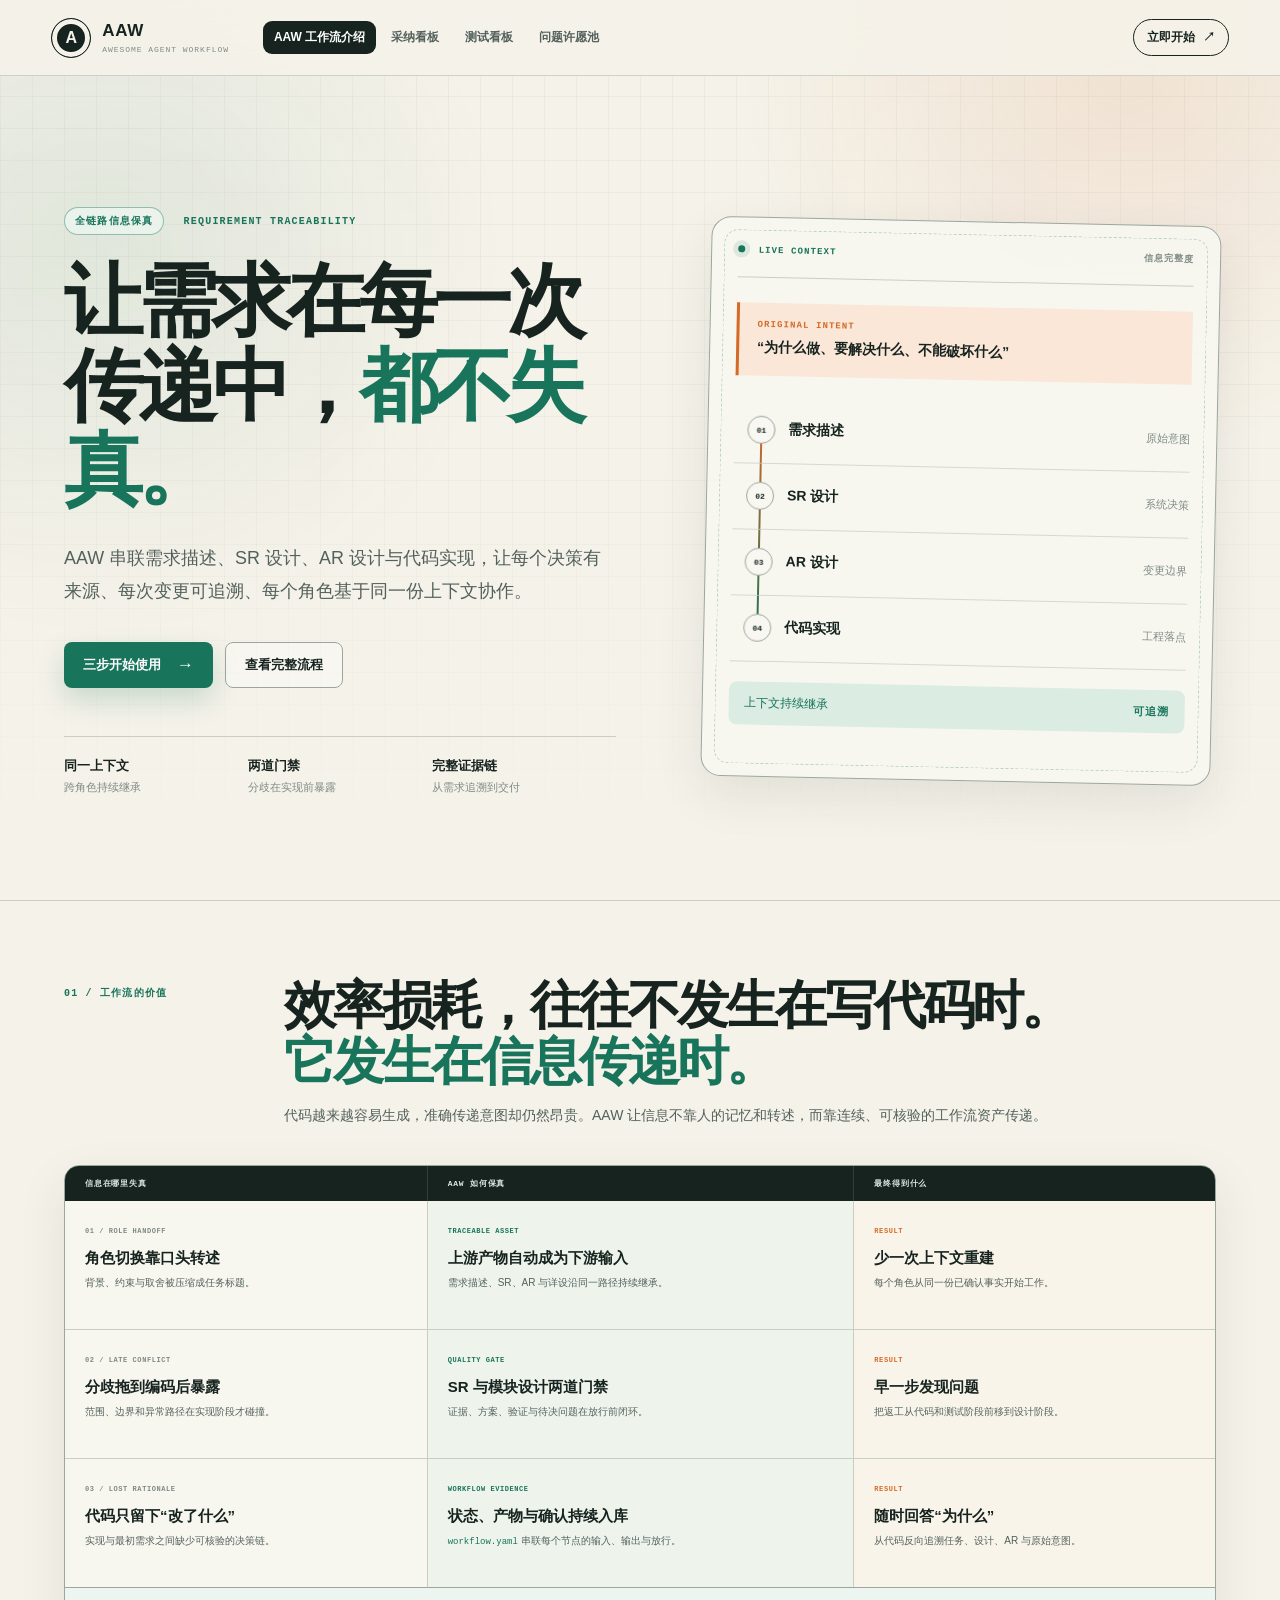
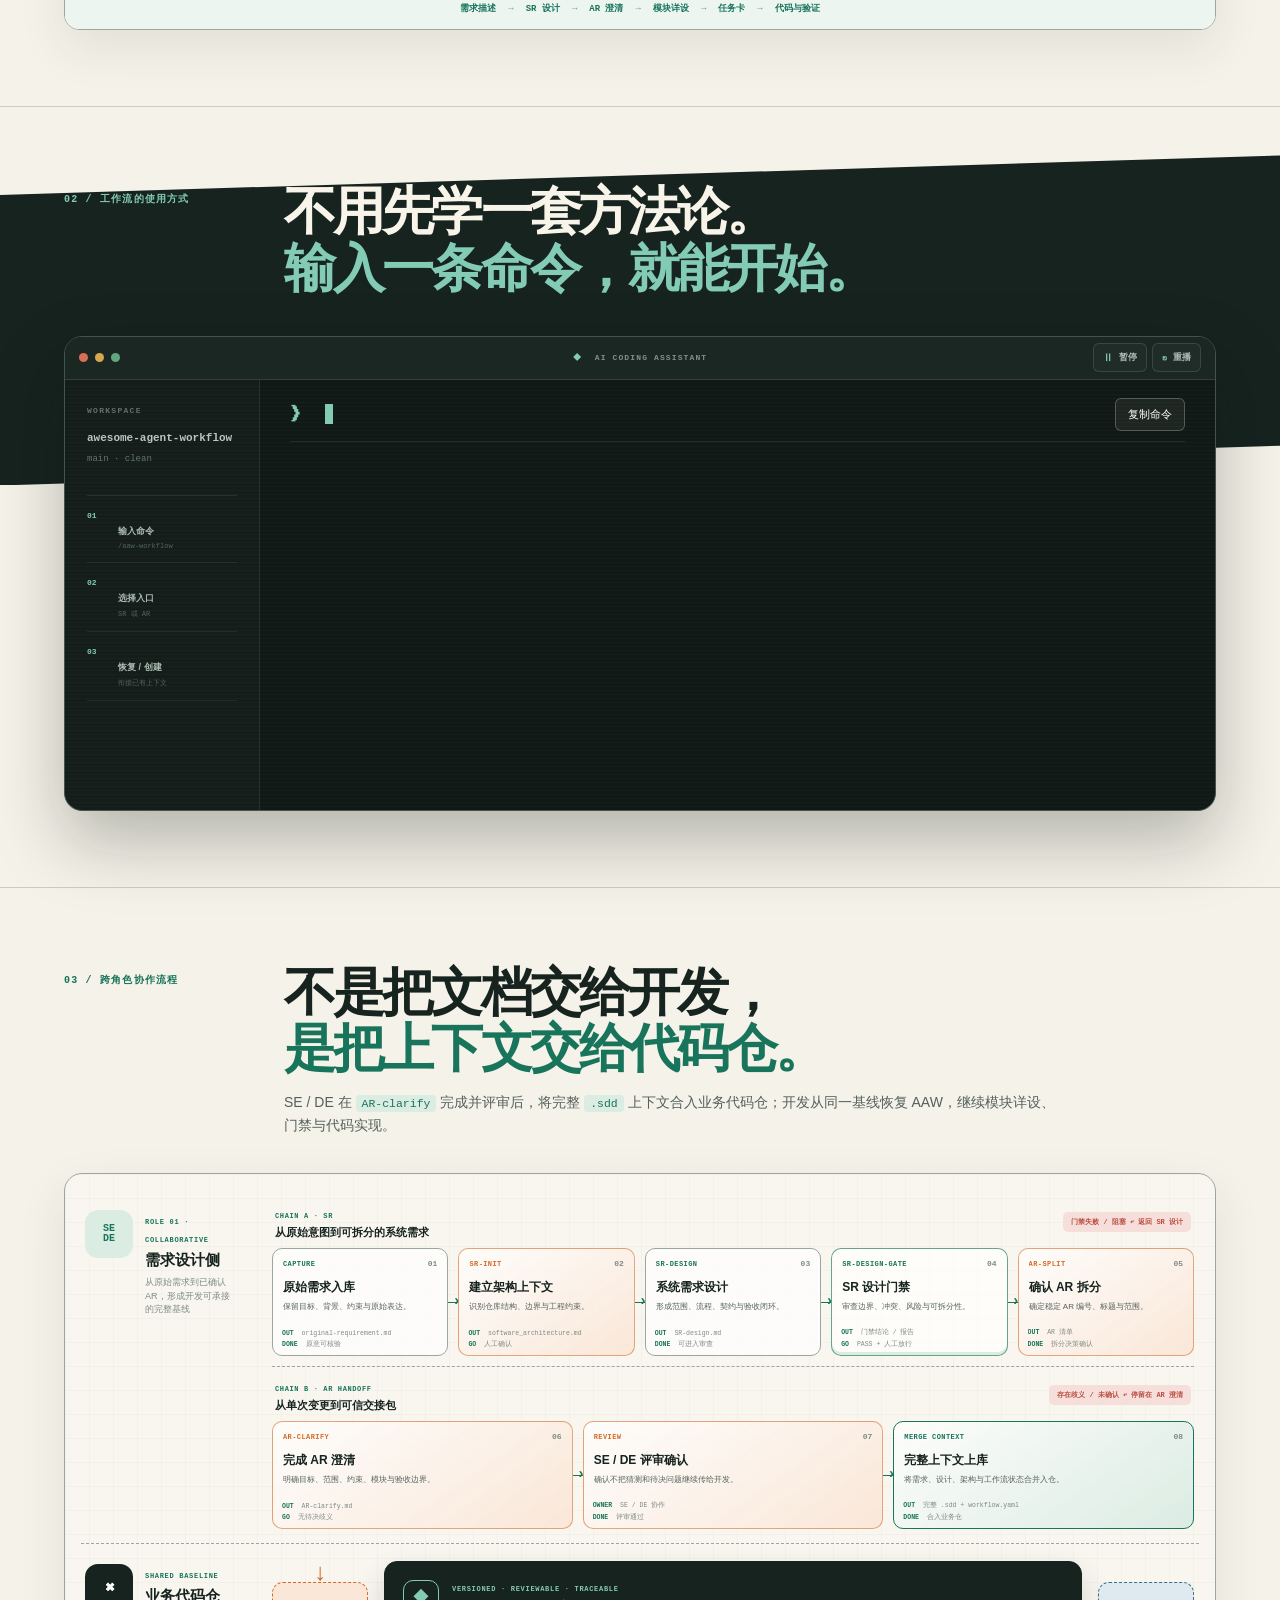
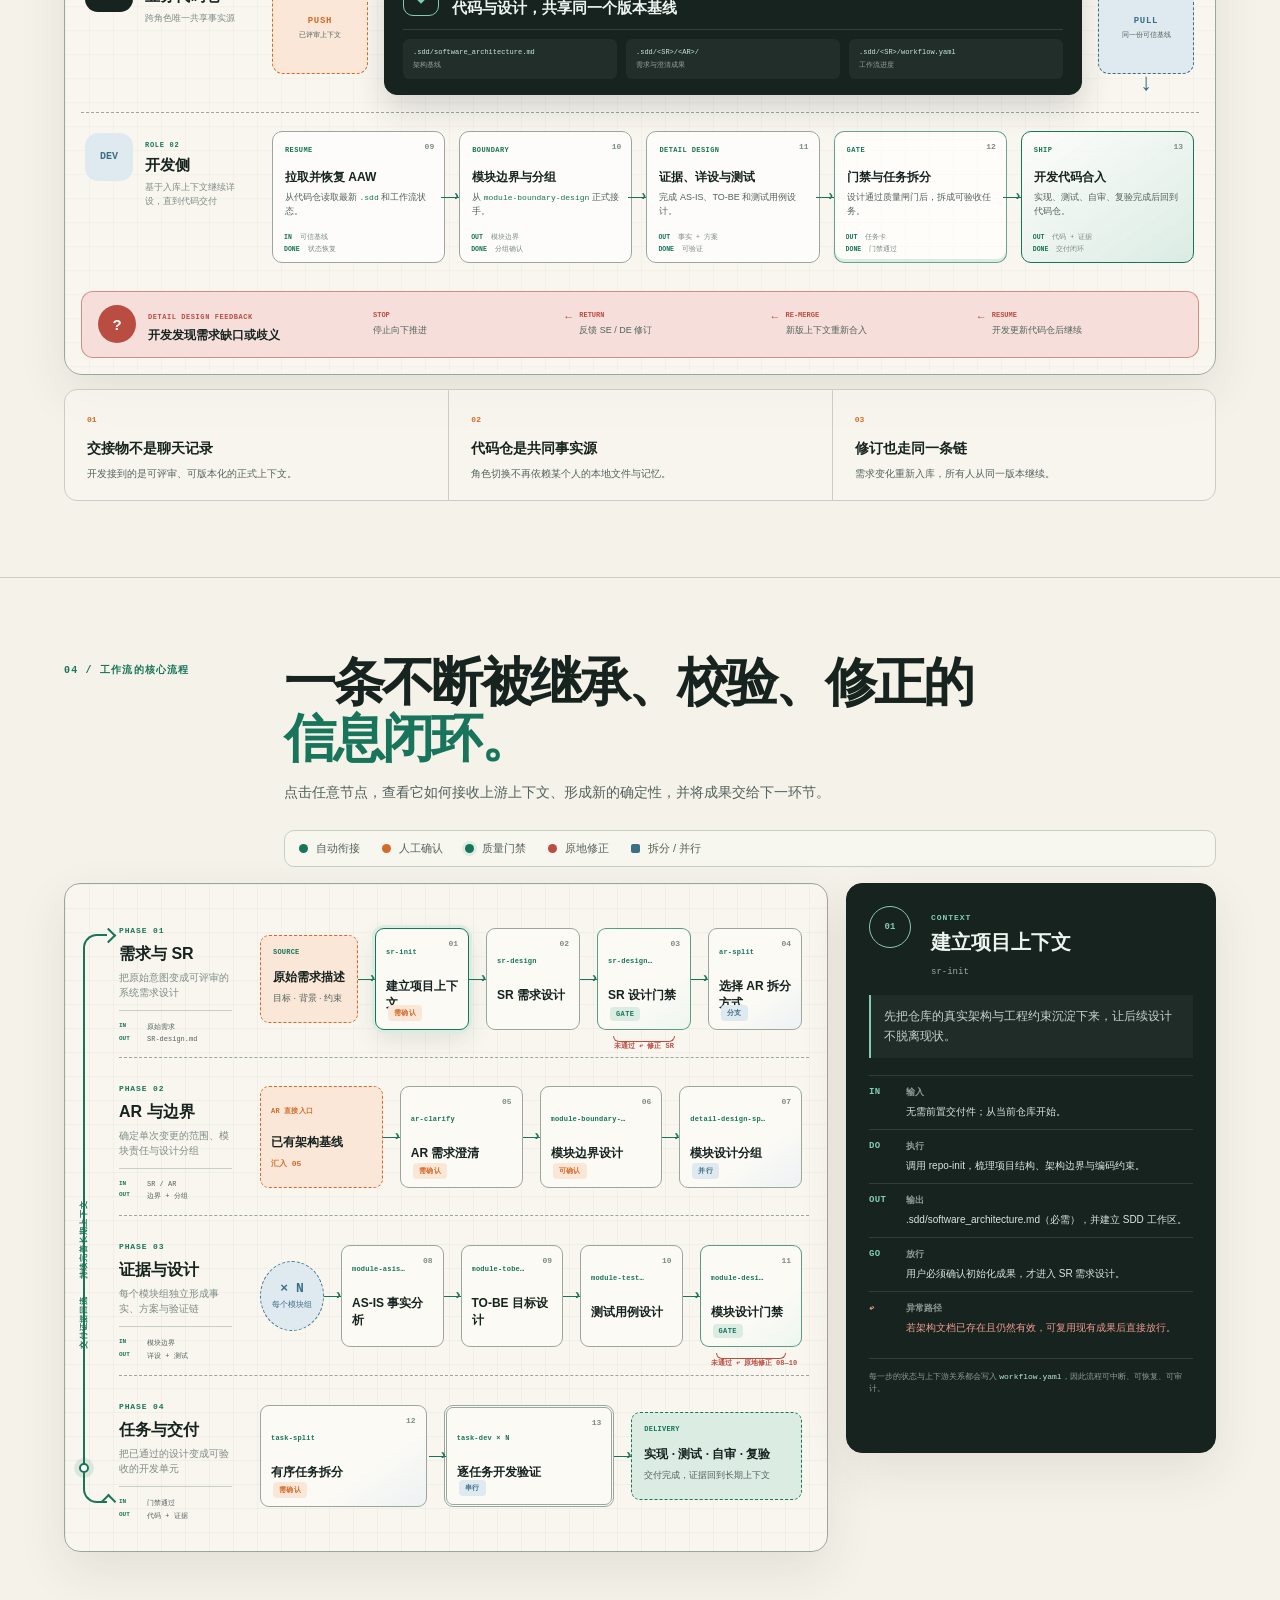
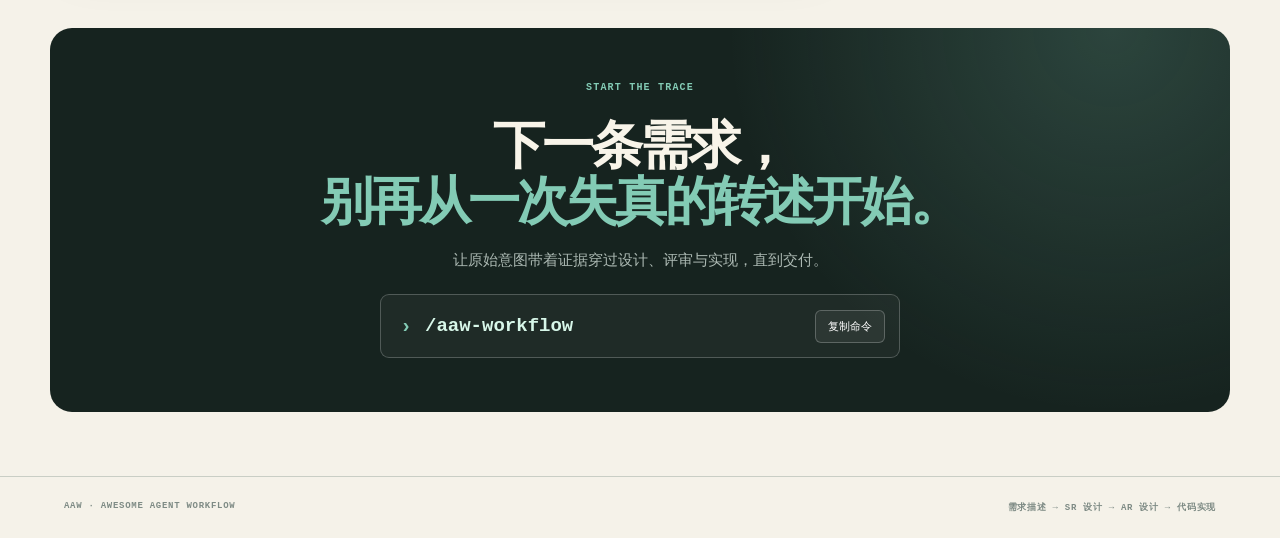
==== telemetry-front/portal/aaw-workflow.html @ e858fbc6 "fix: complete requirements design collaboration flow" ====
<!doctype html>
<html lang="zh-CN">
<head>
<meta charset="utf-8">
<meta name="viewport" content="width=device-width,initial-scale=1">
<meta name="description" content="AAW 让需求描述、SR 设计、AR 设计与代码实现形成可追溯的信息链，减少人与人之间的信息传递失真。">
<title>AAW 工作流介绍 · Adoption Studio</title>
<link rel="stylesheet" href="vendor/fonts.css">
<link rel="stylesheet" href="aaw-workflow.css?v=20260727-5">
<script defer src="aaw-workflow.js?v=20260727-3"></script>
</head>
<body>
<div class="paper-grid" aria-hidden="true"></div>

<header class="site-bar">
  <a class="site-brand" href="aaw-workflow.html" aria-label="AAW 工作流介绍首页">
    <span class="site-brand__mark" aria-hidden="true">A</span>
    <span class="site-brand__copy"><b>AAW</b><small>AWESOME AGENT WORKFLOW</small></span>
  </a>
  <nav class="portal-nav" aria-label="主导航">
    <a class="is-active" href="aaw-workflow.html" aria-current="page">AAW 工作流介绍</a>
    <a href="bright.html">采纳看板</a>
    <a href="test.html">测试看板</a>
    <a href="wishes.html">问题许愿池</a>
  </nav>
  <a class="nav-cta" href="#start">立即开始 <span aria-hidden="true">↗</span></a>
</header>

<main>
  <section class="hero" aria-labelledby="hero-title">
    <div class="hero__copy">
      <p class="eyebrow"><span>全链路信息保真</span> REQUIREMENT TRACEABILITY</p>
      <h1 id="hero-title">让需求在每一次传递中，<em>都不失真。</em></h1>
      <p class="hero__lead">AAW 串联需求描述、SR 设计、AR 设计与代码实现，让每个决策有来源、每次变更可追溯、每个角色基于同一份上下文协作。</p>
      <div class="hero__actions">
        <a class="button button--primary" href="#start">三步开始使用 <span aria-hidden="true">→</span></a>
        <a class="button button--quiet" href="#workflow">查看完整流程</a>
      </div>
      <ul class="hero__proof" aria-label="AAW 核心能力">
        <li><b>同一上下文</b><span>跨角色持续继承</span></li>
        <li><b>两道门禁</b><span>分歧在实现前暴露</span></li>
        <li><b>完整证据链</b><span>从需求追溯到交付</span></li>
      </ul>
    </div>

    <div class="trace-card" aria-label="从需求到交付的上下文传递示意">
      <header>
        <span><i aria-hidden="true"></i> LIVE CONTEXT</span>
        <b>信息完整度</b>
      </header>
      <div class="trace-source">
        <small>ORIGINAL INTENT</small>
        <strong>“为什么做、要解决什么、不能破坏什么”</strong>
      </div>
      <ol class="trace-chain">
        <li style="--step:0"><span>01</span><b>需求描述</b><em>原始意图</em></li>
        <li style="--step:1"><span>02</span><b>SR 设计</b><em>系统决策</em></li>
        <li style="--step:2"><span>03</span><b>AR 设计</b><em>变更边界</em></li>
        <li style="--step:3"><span>04</span><b>代码实现</b><em>工程落点</em></li>
      </ol>
      <div class="trace-status"><span>上下文持续继承</span><b>可追溯</b></div>
    </div>
  </section>

  <section class="value-section" id="value" aria-labelledby="value-title">
    <div class="section-heading">
      <p class="section-index">01 / 工作流的价值</p>
      <h2 id="value-title">效率损耗，往往不发生在写代码时。<br><em>它发生在信息传递时。</em></h2>
      <p>代码越来越容易生成，准确传递意图却仍然昂贵。AAW 让信息不靠人的记忆和转述，而靠连续、可核验的工作流资产传递。</p>
    </div>

    <div class="value-matrix" aria-label="信息失真点、AAW 机制与可验证结果对照">
      <div class="value-matrix__head"><span>信息在哪里失真</span><span>AAW 如何保真</span><span>最终得到什么</span></div>
      <article>
        <div><small>01 / ROLE HANDOFF</small><b>角色切换靠口头转述</b><p>背景、约束与取舍被压缩成任务标题。</p></div>
        <div><small>TRACEABLE ASSET</small><b>上游产物自动成为下游输入</b><p>需求描述、SR、AR 与详设沿同一路径持续继承。</p></div>
        <div><small>RESULT</small><b>少一次上下文重建</b><p>每个角色从同一份已确认事实开始工作。</p></div>
      </article>
      <article>
        <div><small>02 / LATE CONFLICT</small><b>分歧拖到编码后暴露</b><p>范围、边界和异常路径在实现阶段才碰撞。</p></div>
        <div><small>QUALITY GATE</small><b>SR 与模块设计两道门禁</b><p>证据、方案、验证与待决问题在放行前闭环。</p></div>
        <div><small>RESULT</small><b>早一步发现问题</b><p>把返工从代码和测试阶段前移到设计阶段。</p></div>
      </article>
      <article>
        <div><small>03 / LOST RATIONALE</small><b>代码只留下“改了什么”</b><p>实现与最初需求之间缺少可核验的决策链。</p></div>
        <div><small>WORKFLOW EVIDENCE</small><b>状态、产物与确认持续入库</b><p><code>workflow.yaml</code> 串联每个节点的输入、输出与放行。</p></div>
        <div><small>RESULT</small><b>随时回答“为什么”</b><p>从代码反向追溯任务、设计、AR 与原始意图。</p></div>
      </article>
      <div class="trace-strip" aria-label="AAW 全链路追溯路径">
        <span>需求描述</span><i>→</i><span>SR 设计</span><i>→</i><span>AR 澄清</span><i>→</i><span>模块详设</span><i>→</i><span>任务卡</span><i>→</i><span>代码与验证</span>
      </div>
    </div>
  </section>

  <section class="start-section" id="start" aria-labelledby="start-title">
    <div class="section-heading section-heading--compact">
      <p class="section-index">02 / 工作流的使用方式</p>
      <h2 id="start-title">不用先学一套方法论。<br><em>输入一条命令，就能开始。</em></h2>
    </div>

    <div class="terminal-demo" data-terminal-demo data-phase="idle" data-active-entry="sr" data-playing="true" aria-label="AAW 工作流入口交互演示">
      <div class="terminal-demo__bar">
        <span class="terminal-lights" aria-hidden="true"><i></i><i></i><i></i></span>
        <span class="terminal-demo__identity"><i aria-hidden="true">◆</i> AI CODING ASSISTANT</span>
        <div class="terminal-demo__actions">
          <button type="button" data-terminal-toggle aria-label="暂停演示"><span aria-hidden="true">Ⅱ</span><b>暂停</b></button>
          <button type="button" data-terminal-replay aria-label="重新播放演示"><span aria-hidden="true">↻</span><b>重播</b></button>
        </div>
      </div>

      <div class="terminal-screen">
        <div class="terminal-context">
          <span>WORKSPACE</span>
          <b>awesome-agent-workflow</b>
          <small>main · clean</small>
          <ol class="terminal-steps" aria-label="三个使用步骤">
            <li><i>01</i><b>输入命令</b><small>/aaw-workflow</small></li>
            <li><i>02</i><b>选择入口</b><small>SR 或 AR</small></li>
            <li><i>03</i><b>恢复 / 创建</b><small>衔接已有上下文</small></li>
          </ol>
        </div>

        <div class="terminal-transcript">
          <div class="terminal-row terminal-row--command">
            <span class="terminal-prompt" aria-hidden="true">❯</span>
            <code data-terminal-command></code><span class="terminal-cursor" aria-hidden="true"></span>
            <button class="copy-command terminal-copy" type="button" data-copy="/aaw-workflow" aria-label="复制 /aaw-workflow 命令">复制命令</button>
          </div>

          <div class="terminal-detection">
            <p><span aria-hidden="true">✓</span><b>仓库上下文</b><small>branch · modules · constraints</small></p>
            <p><span aria-hidden="true">✓</span><b>架构基线</b><small data-terminal-baseline>读取 software_architecture.md</small></p>
            <p><span aria-hidden="true">✓</span><b>工作流进度</b><small>读取 .sdd/&lt;SR&gt;/workflow.yaml</small></p>
          </div>

          <div class="terminal-entry">
            <p class="terminal-question"><span>?</span> 请选择本次工作的入口</p>
            <div class="terminal-entry__options" role="group" aria-label="工作流入口">
              <button type="button" data-terminal-entry="sr" aria-pressed="true">
                <span>SR</span><b>从原始需求开始</b><small>前置：原始需求 · 下一步：sr-init</small>
              </button>
              <button type="button" data-terminal-entry="ar" aria-pressed="false">
                <span>AR</span><b>从明确变更接入</b><small>前置：架构基线 + AR · 下一步：ar-clarify</small>
              </button>
            </div>
            <p class="terminal-hint"><kbd>↑</kbd><kbd>↓</kbd> 选择 <kbd>Enter</kbd> 确认</p>
          </div>

          <div class="terminal-result" aria-live="polite">
            <span class="terminal-result__icon" aria-hidden="true">→</span>
            <div>
              <small data-terminal-result-label>已选择 SR 入口</small>
              <b data-terminal-result-title>准备执行 sr-init</b>
              <p data-terminal-result-copy>建立项目与架构上下文，再进入系统需求设计。</p>
            </div>
          </div>

          <div class="terminal-progress">
            <span aria-hidden="true">↻</span>
            <p><b data-terminal-progress-title>已创建工作流，可随时恢复</b><code>.sdd/&lt;SR&gt;/workflow.yaml</code></p>
            <i aria-hidden="true"></i>
          </div>
        </div>
      </div>
    </div>
  </section>

  <section class="collaboration-section" id="collaboration" aria-labelledby="collaboration-title">
    <div class="section-heading collaboration-heading">
      <p class="section-index">03 / 跨角色协作流程</p>
      <h2 id="collaboration-title">不是把文档交给开发，<br><em>是把上下文交给代码仓。</em></h2>
      <p>SE / DE 在 <code>AR-clarify</code> 完成并评审后，将完整 <code>.sdd</code> 上下文合入业务代码仓；开发从同一基线恢复 AAW，继续模块详设、门禁与代码实现。</p>
    </div>

    <div class="handoff-board" aria-label="SE、DE 与开发通过业务代码仓协作的三泳道流程">
      <section class="swimlane swimlane--design" aria-labelledby="role-design">
        <header class="swimlane__role">
          <span class="role-avatar role-avatar--design">SE<br>DE</span>
          <div><small>ROLE 01 · COLLABORATIVE</small><h3 id="role-design">需求设计侧</h3><p>从原始需求到已确认 AR，形成开发可承接的完整基线</p></div>
        </header>
        <div class="design-chains">
          <section class="design-chain" aria-label="SR 需求设计链">
            <header><div><small>CHAIN A · SR</small><b>从原始意图到可拆分的系统需求</b></div><em>门禁失败 / 阻塞 ↩ 返回 SR 设计</em></header>
            <div class="design-track design-track--sr">
              <article class="collab-step">
                <span>01</span><small>CAPTURE</small>
                <h4>原始需求入库</h4>
                <p>保留目标、背景、约束与原始表达。</p>
                <div class="collab-facts"><span><b>OUT</b> original-requirement.md</span><span><b>DONE</b> 原意可核验</span></div>
              </article>
              <article class="collab-step collab-step--human">
                <span>02</span><small>SR-INIT</small>
                <h4>建立架构上下文</h4>
                <p>识别仓库结构、边界与工程约束。</p>
                <div class="collab-facts"><span><b>OUT</b> software_architecture.md</span><span><b>GO</b> 人工确认</span></div>
              </article>
              <article class="collab-step">
                <span>03</span><small>SR-DESIGN</small>
                <h4>系统需求设计</h4>
                <p>形成范围、流程、契约与验收闭环。</p>
                <div class="collab-facts"><span><b>OUT</b> SR-design.md</span><span><b>DONE</b> 可进入审查</span></div>
              </article>
              <article class="collab-step collab-step--gate">
                <span>04</span><small>SR-DESIGN-GATE</small>
                <h4>SR 设计门禁</h4>
                <p>审查边界、冲突、风险与可拆分性。</p>
                <div class="collab-facts"><span><b>OUT</b> 门禁结论 / 报告</span><span><b>GO</b> PASS + 人工放行</span></div>
              </article>
              <article class="collab-step collab-step--human">
                <span>05</span><small>AR-SPLIT</small>
                <h4>确认 AR 拆分</h4>
                <p>确定稳定 AR 编号、标题与范围。</p>
                <div class="collab-facts"><span><b>OUT</b> AR 清单</span><span><b>DONE</b> 拆分决策确认</span></div>
              </article>
            </div>
          </section>

          <section class="design-chain design-chain--handoff" aria-label="AR 澄清与交接链">
            <header><div><small>CHAIN B · AR HANDOFF</small><b>从单次变更到可信交接包</b></div><em>存在歧义 / 未确认 ↩ 停留在 AR 澄清</em></header>
            <div class="design-track design-track--ar">
              <article class="collab-step collab-step--human">
                <span>06</span><small>AR-CLARIFY</small>
                <h4>完成 AR 澄清</h4>
                <p>明确目标、范围、约束、模块与验收边界。</p>
                <div class="collab-facts"><span><b>OUT</b> AR-clarify.md</span><span><b>GO</b> 无待决歧义</span></div>
              </article>
              <article class="collab-step collab-step--human">
                <span>07</span><small>REVIEW</small>
                <h4>SE / DE 评审确认</h4>
                <p>确认不把猜测和待决问题继续传给开发。</p>
                <div class="collab-facts"><span><b>OWNER</b> SE / DE 协作</span><span><b>DONE</b> 评审通过</span></div>
              </article>
              <article class="collab-step collab-step--merge">
                <span>08</span><small>MERGE CONTEXT</small>
                <h4>完整上下文上库</h4>
                <p>将需求、设计、架构与工作流状态合并入仓。</p>
                <div class="collab-facts"><span><b>OUT</b> 完整 .sdd + workflow.yaml</span><span><b>DONE</b> 合入业务仓</span></div>
              </article>
            </div>
          </section>
        </div>
      </section>

      <section class="swimlane swimlane--repository" aria-labelledby="role-repository">
        <header class="swimlane__role">
          <span class="role-avatar role-avatar--repo" aria-hidden="true">⌘</span>
          <div><small>SHARED BASELINE</small><h3 id="role-repository">业务代码仓</h3><p>跨角色唯一共享事实源</p></div>
        </header>
        <div class="repo-track">
          <div class="repo-transfer repo-transfer--in"><span>↓</span><b>PUSH</b><small>已评审上下文</small></div>
          <article class="repo-hub">
            <div class="repo-hub__title">
              <span aria-hidden="true">◆</span>
              <div><small>VERSIONED · REVIEWABLE · TRACEABLE</small><h4>代码与设计，共享同一个版本基线</h4></div>
            </div>
            <ul aria-label="入库的 AAW 交接资产">
              <li><code>.sdd/software_architecture.md</code><span>架构基线</span></li>
              <li><code>.sdd/&lt;SR&gt;/&lt;AR&gt;/</code><span>需求与澄清成果</span></li>
              <li><code>.sdd/&lt;SR&gt;/workflow.yaml</code><span>工作流进度</span></li>
            </ul>
          </article>
          <div class="repo-transfer repo-transfer--out"><span>↓</span><b>PULL</b><small>同一份可信基线</small></div>
        </div>
      </section>

      <section class="swimlane swimlane--development" aria-labelledby="role-development">
        <header class="swimlane__role">
          <span class="role-avatar role-avatar--dev">DEV</span>
          <div><small>ROLE 02</small><h3 id="role-development">开发侧</h3><p>基于入库上下文继续详设，直到代码交付</p></div>
        </header>
        <div class="lane-track lane-track--development">
          <article class="collab-step">
            <span>09</span><small>RESUME</small>
            <h4>拉取并恢复 AAW</h4>
            <p>从代码仓读取最新 <code>.sdd</code> 和工作流状态。</p>
            <div class="collab-facts"><span><b>IN</b> 可信基线</span><span><b>DONE</b> 状态恢复</span></div>
          </article>
          <article class="collab-step">
            <span>10</span><small>BOUNDARY</small>
            <h4>模块边界与分组</h4>
            <p>从 <code>module-boundary-design</code> 正式接手。</p>
            <div class="collab-facts"><span><b>OUT</b> 模块边界</span><span><b>DONE</b> 分组确认</span></div>
          </article>
          <article class="collab-step">
            <span>11</span><small>DETAIL DESIGN</small>
            <h4>证据、详设与测试</h4>
            <p>完成 AS-IS、TO-BE 和测试用例设计。</p>
            <div class="collab-facts"><span><b>OUT</b> 事实 + 方案</span><span><b>DONE</b> 可验证</span></div>
          </article>
          <article class="collab-step collab-step--gate">
            <span>12</span><small>GATE</small>
            <h4>门禁与任务拆分</h4>
            <p>设计通过质量闸门后，拆成可验收任务。</p>
            <div class="collab-facts"><span><b>OUT</b> 任务卡</span><span><b>DONE</b> 门禁通过</span></div>
          </article>
          <article class="collab-step collab-step--ship">
            <span>13</span><small>SHIP</small>
            <h4>开发代码合入</h4>
            <p>实现、测试、自审、复验完成后回到代码仓。</p>
            <div class="collab-facts"><span><b>OUT</b> 代码 + 证据</span><span><b>DONE</b> 交付闭环</span></div>
          </article>
        </div>
      </section>

      <aside class="handoff-feedback" aria-label="开发发现需求缺口时的反馈流程">
        <div class="feedback-question"><span>?</span><div><small>DETAIL DESIGN FEEDBACK</small><b>开发发现需求缺口或歧义</b></div></div>
        <ol>
          <li><span>STOP</span>停止向下推进</li>
          <li><span>RETURN</span>反馈 SE / DE 修订</li>
          <li><span>RE-MERGE</span>新版上下文重新合入</li>
          <li><span>RESUME</span>开发更新代码仓后继续</li>
        </ol>
      </aside>
    </div>

    <div class="handoff-principles" aria-label="协作交接原则">
      <article><span>01</span><b>交接物不是聊天记录</b><p>开发接到的是可评审、可版本化的正式上下文。</p></article>
      <article><span>02</span><b>代码仓是共同事实源</b><p>角色切换不再依赖某个人的本地文件与记忆。</p></article>
      <article><span>03</span><b>修订也走同一条链</b><p>需求变化重新入库，所有人从同一版本继续。</p></article>
    </div>
  </section>

  <section class="workflow-section" id="workflow" aria-labelledby="workflow-title">
    <div class="section-heading workflow-heading">
      <p class="section-index">04 / 工作流的核心流程</p>
      <h2 id="workflow-title">一条不断被继承、校验、修正的<br><em>信息闭环。</em></h2>
      <p>点击任意节点，查看它如何接收上游上下文、形成新的确定性，并将成果交给下一环节。</p>
    </div>

    <div class="workflow-legend" aria-label="流程图图例">
      <span><i class="legend-dot legend-dot--flow"></i>自动衔接</span>
      <span><i class="legend-dot legend-dot--human"></i>人工确认</span>
      <span><i class="legend-dot legend-dot--gate"></i>质量门禁</span>
      <span><i class="legend-dot legend-dot--fix"></i>原地修正</span>
      <span><i class="legend-dot legend-dot--parallel"></i>拆分 / 并行</span>
    </div>

    <div class="workflow-atlas">
      <div class="workflow-map" aria-label="AAW 完整闭环流程图">
        <div class="return-rail" aria-hidden="true"><span>交付证据回流 · 持续完善长期上下文</span><i></i></div>

        <section class="phase-lane phase-lane--sr" aria-labelledby="phase-sr">
          <header><span>PHASE 01</span><h3 id="phase-sr">需求与 SR</h3><p>把原始意图变成可评审的系统需求设计</p><dl class="phase-io"><div><dt>IN</dt><dd>原始需求</dd></div><div><dt>OUT</dt><dd>SR-design.md</dd></div></dl></header>
          <div class="phase-flow">
            <div class="source-node"><small>SOURCE</small><b>原始需求描述</b><span>目标 · 背景 · 约束</span></div>
            <button class="flow-node is-selected" type="button" data-node="sr-init" aria-pressed="true">
              <span class="node-id">01</span><small>sr-init</small><b>建立项目上下文</b><em class="node-tag node-tag--human">需确认</em>
            </button>
            <button class="flow-node" type="button" data-node="sr-design" aria-pressed="false">
              <span class="node-id">02</span><small>sr-design</small><b>SR 需求设计</b>
            </button>
            <button class="flow-node flow-node--gate" type="button" data-node="sr-design-gate" aria-pressed="false">
              <span class="node-id">03</span><small>sr-design-gate</small><b>SR 设计门禁</b><em class="node-tag node-tag--gate">GATE</em>
              <span class="fix-loop">未通过 ↩ 修正 SR</span>
            </button>
            <button class="flow-node flow-node--split" type="button" data-node="ar-split" aria-pressed="false">
              <span class="node-id">04</span><small>ar-split</small><b>选择 AR 拆分方式</b><em class="node-tag node-tag--parallel">分支</em>
            </button>
          </div>
        </section>

        <section class="phase-lane phase-lane--ar" aria-labelledby="phase-ar">
          <header><span>PHASE 02</span><h3 id="phase-ar">AR 与边界</h3><p>确定单次变更的范围、模块责任与设计分组</p><dl class="phase-io"><div><dt>IN</dt><dd>SR / AR</dd></div><div><dt>OUT</dt><dd>边界 + 分组</dd></div></dl></header>
          <div class="phase-flow">
            <button class="entry-port" type="button" data-node="ar-init" aria-pressed="false"><small>AR 直接入口</small><b>已有架构基线</b><span>汇入 05</span></button>
            <button class="flow-node" type="button" data-node="ar-clarify" aria-pressed="false">
              <span class="node-id">05</span><small>ar-clarify</small><b>AR 需求澄清</b><em class="node-tag node-tag--human">需确认</em>
            </button>
            <button class="flow-node" type="button" data-node="module-boundary-design" aria-pressed="false">
              <span class="node-id">06</span><small>module-boundary-design</small><b>模块边界设计</b><em class="node-tag node-tag--human">可确认</em>
            </button>
            <button class="flow-node flow-node--split" type="button" data-node="module-detail-design-split" aria-pressed="false">
              <span class="node-id">07</span><small>detail-design-split</small><b>模块设计分组</b><em class="node-tag node-tag--parallel">并行</em>
            </button>
          </div>
        </section>

        <section class="phase-lane phase-lane--design" aria-labelledby="phase-design">
          <header><span>PHASE 03</span><h3 id="phase-design">证据与设计</h3><p>每个模块组独立形成事实、方案与验证链</p><dl class="phase-io"><div><dt>IN</dt><dd>模块边界</dd></div><div><dt>OUT</dt><dd>详设 + 测试</dd></div></dl></header>
          <div class="phase-flow">
            <div class="parallel-badge"><b>× N</b><span>每个模块组</span></div>
            <button class="flow-node" type="button" data-node="module-asis-analysis" aria-pressed="false">
              <span class="node-id">08</span><small>module-asis-analysis</small><b>AS-IS 事实分析</b>
            </button>
            <button class="flow-node" type="button" data-node="module-tobe-design" aria-pressed="false">
              <span class="node-id">09</span><small>module-tobe-design</small><b>TO-BE 目标设计</b>
            </button>
            <button class="flow-node" type="button" data-node="module-test-design" aria-pressed="false">
              <span class="node-id">10</span><small>module-test-design</small><b>测试用例设计</b>
            </button>
            <button class="flow-node flow-node--gate" type="button" data-node="module-design-gate" aria-pressed="false">
              <span class="node-id">11</span><small>module-design-gate</small><b>模块设计门禁</b><em class="node-tag node-tag--gate">GATE</em>
              <span class="fix-loop">未通过 ↩ 原地修正 08—10</span>
            </button>
          </div>
        </section>

        <section class="phase-lane phase-lane--ship" aria-labelledby="phase-ship">
          <header><span>PHASE 04</span><h3 id="phase-ship">任务与交付</h3><p>把已通过的设计变成可验收的开发单元</p><dl class="phase-io"><div><dt>IN</dt><dd>门禁通过</dd></div><div><dt>OUT</dt><dd>代码 + 证据</dd></div></dl></header>
          <div class="phase-flow">
            <button class="flow-node flow-node--split" type="button" data-node="task-split" aria-pressed="false">
              <span class="node-id">12</span><small>task-split</small><b>有序任务拆分</b><em class="node-tag node-tag--human">需确认</em>
            </button>
            <button class="flow-node flow-node--serial" type="button" data-node="task-dev" aria-pressed="false">
              <span class="node-id">13</span><small>task-dev × N</small><b>逐任务开发验证</b><em class="node-tag node-tag--parallel">串行</em>
            </button>
            <div class="delivery-node"><small>DELIVERY</small><b>实现 · 测试 · 自审 · 复验</b><span>交付完成，证据回到长期上下文</span></div>
          </div>
        </section>
      </div>

      <aside class="node-detail" aria-live="polite" aria-atomic="true">
        <div class="node-detail__top">
          <span class="detail-index" id="detailIndex">01</span>
          <div><small id="detailType">CONTEXT</small><h3 id="detailTitle">建立项目上下文</h3><code id="detailCode">sr-init</code></div>
        </div>
        <p class="detail-summary" id="detailSummary"></p>
        <dl class="detail-grid">
          <div><dt><i>IN</i> 输入</dt><dd id="detailInput"></dd></div>
          <div><dt><i>DO</i> 执行</dt><dd id="detailAction"></dd></div>
          <div><dt><i>OUT</i> 输出</dt><dd id="detailOutput"></dd></div>
          <div><dt><i>GO</i> 放行</dt><dd id="detailRelease"></dd></div>
          <div class="detail-exception"><dt><i>↩</i> 异常路径</dt><dd id="detailException"></dd></div>
        </dl>
        <p class="detail-footnote">每一步的状态与上下游关系都会写入 <code>workflow.yaml</code>，因此流程可中断、可恢复、可审计。</p>
      </aside>
    </div>
  </section>

  <section class="final-cta" aria-labelledby="cta-title">
    <p class="section-index">START THE TRACE</p>
    <h2 id="cta-title">下一条需求，<br><em>别再从一次失真的转述开始。</em></h2>
    <p>让原始意图带着证据穿过设计、评审与实现，直到交付。</p>
    <div class="final-command">
      <span aria-hidden="true">›</span><code>/aaw-workflow</code>
      <button class="copy-command" type="button" data-copy="/aaw-workflow" aria-label="复制 /aaw-workflow 命令">复制命令</button>
    </div>
  </section>
</main>

<footer>
  <span>AAW · AWESOME AGENT WORKFLOW</span>
  <span>需求描述 → SR 设计 → AR 设计 → 代码实现</span>
</footer>
</body>
</html>
---- telemetry-front/portal/aaw-workflow.css ----
:root {
  --paper: #f5f2e9;
  --paper-deep: #ece7da;
  --ink: #16231f;
  --soft: #53615c;
  --muted: #7e8b85;
  --line: #c9cec5;
  --line-dark: #9ba69f;
  --green: #18745a;
  --green-soft: #dbece3;
  --green-pale: #edf6f0;
  --orange: #d56a28;
  --orange-soft: #fae7d8;
  --red: #ba4d42;
  --red-soft: #f6dfda;
  --blue: #3b6f87;
  --blue-soft: #dfeaf0;
  --shadow: 0 18px 50px rgba(40, 49, 44, .09);
  --display: "Sora", "Microsoft YaHei", sans-serif;
  --sans: "Manrope", "Microsoft YaHei", sans-serif;
  --mono: "Space Mono", Consolas, monospace;
}

* { box-sizing: border-box; }
html { scroll-behavior: smooth; }
body {
  margin: 0;
  color: var(--ink);
  background: var(--paper);
  font-family: var(--sans);
  -webkit-font-smoothing: antialiased;
  overflow-x: hidden;
}
button, a { -webkit-tap-highlight-color: transparent; }
button { font: inherit; }
code { font-family: var(--mono); }
.paper-grid {
  position: fixed;
  inset: 0;
  z-index: -2;
  pointer-events: none;
  background:
    radial-gradient(circle at 88% 8%, rgba(213, 106, 40, .12), transparent 24rem),
    radial-gradient(circle at 8% 28%, rgba(24, 116, 90, .10), transparent 25rem),
    linear-gradient(rgba(39, 73, 62, .045) 1px, transparent 1px),
    linear-gradient(90deg, rgba(39, 73, 62, .045) 1px, transparent 1px);
  background-size: auto, auto, 32px 32px, 32px 32px;
  mask-image: linear-gradient(to bottom, #000 0, rgba(0, 0, 0, .82) 50%, transparent 96%);
}

.site-bar {
  position: sticky;
  top: 0;
  z-index: 20;
  min-height: 76px;
  padding: 12px clamp(18px, 4vw, 58px);
  display: flex;
  align-items: center;
  gap: 34px;
  background: rgba(245, 242, 233, .9);
  border-bottom: 1px solid rgba(109, 122, 114, .28);
  backdrop-filter: blur(18px);
}
.site-brand {
  display: flex;
  align-items: center;
  gap: 11px;
  color: inherit;
  text-decoration: none;
  flex: 0 0 auto;
}
.site-brand__mark {
  width: 40px;
  height: 40px;
  display: grid;
  place-items: center;
  border: 1px solid var(--ink);
  border-radius: 50%;
  color: var(--paper);
  background: var(--ink);
  font: 700 16px var(--display);
  box-shadow: inset 0 0 0 5px var(--paper), inset 0 0 0 6px var(--ink);
}
.site-brand__copy { display: grid; line-height: 1.05; }
.site-brand__copy b { font: 700 17px var(--display); letter-spacing: .04em; }
.site-brand__copy small { margin-top: 4px; color: var(--muted); font: 8px var(--mono); letter-spacing: .12em; }
.portal-nav { display: flex; align-items: center; gap: 4px; }
.portal-nav a {
  padding: 8px 11px;
  border-radius: 9px;
  color: var(--soft);
  text-decoration: none;
  white-space: nowrap;
  font: 600 12px var(--display);
  transition: background .2s ease, color .2s ease;
}
.portal-nav a:hover { color: var(--green); background: rgba(24, 116, 90, .08); }
.portal-nav a.is-active { color: #fff; background: var(--ink); }
.nav-cta {
  margin-left: auto;
  padding: 9px 13px;
  border: 1px solid var(--ink);
  border-radius: 999px;
  color: var(--ink);
  text-decoration: none;
  font: 600 12px var(--display);
}
.nav-cta span { margin-left: 4px; }

.hero {
  max-width: 1320px;
  min-height: calc(100vh - 76px);
  margin: auto;
  padding: clamp(74px, 9vw, 125px) clamp(22px, 5vw, 72px) 90px;
  display: grid;
  grid-template-columns: minmax(0, 1.04fr) minmax(430px, .96fr);
  align-items: center;
  gap: clamp(50px, 7vw, 96px);
}
.eyebrow, .section-index {
  margin: 0 0 24px;
  color: var(--green);
  font: 700 10px var(--mono);
  letter-spacing: .12em;
  text-transform: uppercase;
}
.eyebrow span {
  display: inline-block;
  margin-right: 12px;
  padding: 6px 10px;
  border: 1px solid rgba(24, 116, 90, .42);
  border-radius: 999px;
  background: rgba(237, 246, 240, .8);
}
.hero h1 {
  max-width: 720px;
  margin: 0;
  font: 600 clamp(48px, 6.2vw, 82px)/1.07 var(--display);
  letter-spacing: -.065em;
}
h1 em, h2 em { color: var(--green); font-style: normal; }
.hero__lead {
  max-width: 650px;
  margin: 29px 0 0;
  color: var(--soft);
  font-size: clamp(16px, 1.4vw, 19px);
  line-height: 1.82;
}
.hero__actions { display: flex; gap: 12px; margin-top: 34px; }
.button {
  display: inline-flex;
  align-items: center;
  justify-content: center;
  min-height: 46px;
  padding: 0 19px;
  border-radius: 8px;
  text-decoration: none;
  font: 700 13px var(--display);
}
.button--primary { color: #fff; background: var(--green); box-shadow: 0 12px 28px rgba(24, 116, 90, .2); }
.button--primary span { margin-left: 16px; font-size: 17px; }
.button--quiet { color: var(--ink); border: 1px solid var(--line-dark); background: rgba(255, 255, 255, .33); }
.button:focus-visible, .portal-nav a:focus-visible, .nav-cta:focus-visible, .copy-command:focus-visible, .flow-node:focus-visible, .entry-port:focus-visible {
  outline: 3px solid rgba(213, 106, 40, .35);
  outline-offset: 3px;
}
.hero__proof {
  max-width: 690px;
  margin: 48px 0 0;
  padding: 20px 0 0;
  border-top: 1px solid var(--line);
  list-style: none;
  display: grid;
  grid-template-columns: repeat(3, 1fr);
}
.hero__proof li { display: grid; gap: 5px; padding-right: 20px; }
.hero__proof b { font: 600 13px var(--display); }
.hero__proof span { color: var(--muted); font-size: 11px; }

.trace-card {
  position: relative;
  min-height: 560px;
  padding: 26px;
  border: 1px solid var(--line-dark);
  border-radius: 20px;
  background: rgba(248, 247, 241, .88);
  box-shadow: var(--shadow);
  transform: rotate(1.2deg);
}
.trace-card::before {
  content: "";
  position: absolute;
  inset: 12px;
  z-index: -1;
  border: 1px dashed rgba(24, 116, 90, .28);
  border-radius: 14px;
}
.trace-card > header {
  display: flex;
  justify-content: space-between;
  align-items: center;
  padding-bottom: 20px;
  border-bottom: 1px solid var(--line);
  color: var(--muted);
  font: 700 9px var(--mono);
  letter-spacing: .12em;
}
.trace-card > header span { color: var(--green); }
.trace-card > header i {
  display: inline-block;
  width: 7px;
  height: 7px;
  margin-right: 7px;
  border-radius: 50%;
  background: var(--green);
  box-shadow: 0 0 0 5px rgba(24, 116, 90, .12);
  animation: livePulse 1.8s ease-in-out infinite;
}
.trace-source {
  margin-top: 25px;
  padding: 17px 18px;
  border-left: 3px solid var(--orange);
  background: var(--orange-soft);
}
.trace-source small { display: block; margin-bottom: 7px; color: var(--orange); font: 700 9px var(--mono); letter-spacing: .12em; }
.trace-source strong { font: 600 14px/1.55 var(--display); }
.trace-chain {
  position: relative;
  margin: 22px 0 0;
  padding: 0;
  list-style: none;
}
.trace-chain::before {
  content: "";
  position: absolute;
  left: 26px;
  top: 22px;
  bottom: 22px;
  width: 2px;
  background: linear-gradient(var(--orange), var(--green));
}
.trace-chain::after {
  content: "";
  position: absolute;
  left: 22px;
  top: 25px;
  width: 10px;
  height: 10px;
  border-radius: 50%;
  background: #fff;
  border: 2px solid var(--green);
  box-shadow: 0 0 0 5px rgba(24, 116, 90, .12);
  animation: contextTravel 4.8s ease-in-out infinite;
}
.trace-chain li {
  position: relative;
  display: grid;
  grid-template-columns: 54px 1fr auto;
  align-items: center;
  min-height: 66px;
  border-bottom: 1px solid rgba(201, 206, 197, .75);
}
.trace-chain li > span {
  z-index: 1;
  width: 28px;
  height: 28px;
  display: grid;
  place-items: center;
  margin-left: 13px;
  border: 1px solid var(--line-dark);
  border-radius: 50%;
  background: #f8f7f1;
  font: 700 8px var(--mono);
}
.trace-chain b { font: 600 14px var(--display); }
.trace-chain em { color: var(--muted); font: 400 11px var(--sans); font-style: normal; }
.trace-status {
  display: flex;
  align-items: center;
  justify-content: space-between;
  margin-top: 20px;
  padding: 13px 15px;
  border-radius: 8px;
  color: var(--green);
  background: var(--green-soft);
  font-size: 12px;
}
.trace-status b { font: 700 11px var(--mono); letter-spacing: .1em; }

@keyframes livePulse { 50% { box-shadow: 0 0 0 8px rgba(24, 116, 90, .04); } }
@keyframes contextTravel { 0%, 8% { top: 25px; } 92%, 100% { top: calc(100% - 33px); } }

.value-section, .start-section, .collaboration-section, .workflow-section {
  max-width: 1320px;
  margin: auto;
  padding: 76px clamp(22px, 5vw, 72px);
  border-top: 1px solid var(--line);
}
.section-heading {
  max-width: none;
  display: grid;
  grid-template-columns: 190px minmax(0, 1fr);
  column-gap: 30px;
  align-items: start;
}
.section-heading .section-index { grid-column: 1; grid-row: 1 / span 2; margin-top: 9px; }
.section-heading h2, .section-heading > p:last-child { grid-column: 2; }
.section-heading h2, .final-cta h2 {
  margin: 0;
  font: 600 clamp(34px, 4.1vw, 52px)/1.08 var(--display);
  letter-spacing: -.055em;
}
.section-heading > p:last-child {
  max-width: 780px;
  margin: 15px 0 0;
  color: var(--soft);
  font-size: 14px;
  line-height: 1.65;
}
.compare-grid {
  display: grid;
  grid-template-columns: 1fr 1fr;
  gap: 22px;
  margin-top: 62px;
}
.compare-card {
  padding: clamp(26px, 4vw, 42px);
  border: 1px solid var(--line);
  border-radius: 16px;
  background: rgba(249, 247, 241, .78);
}
.compare-card--risk { box-shadow: inset 0 4px 0 var(--red); }
.compare-card--good { box-shadow: inset 0 4px 0 var(--green), var(--shadow); }
.compare-card header { display: flex; align-items: center; gap: 16px; }
.compare-icon {
  width: 48px;
  height: 48px;
  display: grid;
  place-items: center;
  border-radius: 50%;
  font: 600 22px var(--display);
}
.compare-card--risk .compare-icon { color: var(--red); background: var(--red-soft); }
.compare-card--good .compare-icon { color: var(--green); background: var(--green-soft); }
.compare-card header small { color: var(--muted); font: 700 9px var(--mono); letter-spacing: .1em; }
.compare-card h3 { margin: 3px 0 0; font: 600 25px var(--display); }
.message-chain { margin: 34px 0 26px; }
.message-chain p {
  margin: 0;
  padding: 14px 16px;
  display: flex;
  align-items: center;
  justify-content: space-between;
  gap: 18px;
  border: 1px solid var(--line);
  border-radius: 8px;
  background: rgba(255, 255, 255, .48);
}
.message-chain p span { font: 600 12px var(--display); }
.message-chain p b { color: var(--soft); font-size: 11px; text-align: right; }
.message-chain > i {
  position: relative;
  display: block;
  width: fit-content;
  margin: 0 auto;
  padding: 10px 10px 10px 28px;
  color: var(--muted);
  font-size: 10px;
  font-style: normal;
}
.message-chain > i::before {
  content: "";
  position: absolute;
  left: 13px;
  top: -3px;
  width: 1px;
  height: 34px;
  background: var(--line-dark);
}
.message-chain--broken > i { color: var(--red); transform: rotate(-1.5deg); }
.message-chain--broken > i::before { background: repeating-linear-gradient(to bottom, var(--red) 0 4px, transparent 4px 7px); }
.message-chain--kept > i { color: var(--green); }
.message-chain--kept > i::before { background: var(--green); }
.compare-card > ul {
  margin: 0;
  padding: 22px 0 0;
  border-top: 1px solid var(--line);
  list-style: none;
  display: grid;
  gap: 11px;
}
.compare-card > ul li { position: relative; padding-left: 19px; color: var(--soft); font-size: 13px; }
.compare-card > ul li::before { content: "—"; position: absolute; left: 0; color: var(--line-dark); }
.compare-card--risk > ul li::before { color: var(--red); }
.compare-card--good > ul li::before { content: "✓"; color: var(--green); }
.value-outcomes {
  display: grid;
  grid-template-columns: repeat(3, 1fr);
  gap: 0;
  margin-top: 24px;
  border: 1px solid var(--line);
  border-radius: 14px;
  background: rgba(249, 247, 241, .65);
}
.value-outcomes article { min-height: 210px; padding: 30px; }
.value-outcomes article + article { border-left: 1px solid var(--line); }
.value-outcomes span { color: var(--orange); font: 700 10px var(--mono); }
.value-outcomes h3 { margin: 44px 0 11px; font: 600 20px var(--display); }
.value-outcomes p { margin: 0; color: var(--soft); font-size: 13px; line-height: 1.7; }
.value-matrix {
  margin-top: 38px;
  overflow: hidden;
  border: 1px solid var(--line-dark);
  border-radius: 15px;
  background: rgba(249, 247, 241, .72);
  box-shadow: var(--shadow);
}
.value-matrix__head,
.value-matrix > article {
  display: grid;
  grid-template-columns: 1fr 1.18fr 1fr;
}
.value-matrix__head {
  color: #dce8e2;
  background: var(--ink);
  font: 700 8px var(--mono);
  letter-spacing: .1em;
}
.value-matrix__head span { padding: 12px 20px; }
.value-matrix__head span + span { border-left: 1px solid rgba(255,255,255,.12); }
.value-matrix > article + article { border-top: 1px solid var(--line); }
.value-matrix > article > div { position: relative; min-height: 128px; padding: 18px 20px; }
.value-matrix > article > div + div { border-left: 1px solid var(--line); }
.value-matrix > article > div:nth-child(2) { background: rgba(220, 239, 231, .38); }
.value-matrix > article > div:nth-child(3) { background: rgba(255, 240, 220, .22); }
.value-matrix small { color: var(--muted); font: 700 7px var(--mono); letter-spacing: .08em; }
.value-matrix article div:nth-child(2) small { color: var(--green); }
.value-matrix article div:nth-child(3) small { color: var(--orange); }
.value-matrix b { display: block; margin-top: 12px; font: 600 15px var(--display); }
.value-matrix p { margin: 7px 0 0; color: var(--soft); font-size: 10px; line-height: 1.55; }
.value-matrix code { color: var(--green); font-size: 9px; }
.trace-strip {
  display: flex;
  align-items: center;
  justify-content: center;
  gap: 12px;
  padding: 14px 18px;
  border-top: 1px solid var(--line-dark);
  color: var(--green);
  background: #edf5f1;
  font: 700 9px var(--mono);
}
.trace-strip i { color: var(--muted); font-style: normal; }

.start-section { position: relative; }
.start-section::before {
  content: "";
  position: absolute;
  inset: 48px 0 auto;
  height: 330px;
  z-index: -1;
  background: var(--ink);
  clip-path: polygon(0 12%, 100% 0, 100% 88%, 0 100%);
}
.start-section .section-index { color: #83cbb5; }
.start-section .section-heading h2 { color: #f8f4e9; }
.start-section .section-heading h2 em { color: #83cbb5; }
.section-heading--compact { margin-bottom: 40px; }
.terminal-demo {
  position: relative;
  overflow: hidden;
  border: 1px solid #42544e;
  border-radius: 18px;
  background: #101915;
  color: #e8eee9;
  box-shadow: 0 30px 70px rgba(9, 21, 16, .28);
}
.terminal-demo::after {
  content: "";
  position: absolute;
  inset: 46px 0 0;
  pointer-events: none;
  background: repeating-linear-gradient(0deg, transparent 0 3px, rgba(255,255,255,.018) 3px 4px);
  mix-blend-mode: screen;
}
.terminal-demo__bar {
  position: relative;
  z-index: 2;
  min-height: 43px;
  display: grid;
  grid-template-columns: 1fr auto 1fr;
  align-items: center;
  padding: 0 14px;
  border-bottom: 1px solid rgba(200, 222, 211, .13);
  background: #1b2722;
}
.terminal-lights { display: flex; gap: 7px; }
.terminal-lights i { width: 9px; height: 9px; border-radius: 50%; background: #d66f55; }
.terminal-lights i:nth-child(2) { background: #d5a84e; }
.terminal-lights i:nth-child(3) { background: #62a581; }
.terminal-demo__identity { color: #7f9189; font: 700 8px var(--mono); letter-spacing: .14em; }
.terminal-demo__identity i { margin-right: 7px; color: #83cbb5; font-style: normal; }
.terminal-demo__actions { justify-self: end; display: flex; gap: 5px; }
.terminal-demo__actions button {
  display: flex;
  align-items: center;
  gap: 6px;
  min-height: 29px;
  padding: 0 9px;
  border: 1px solid rgba(201, 220, 211, .15);
  border-radius: 6px;
  color: #aebbb5;
  background: rgba(255,255,255,.025);
  cursor: pointer;
  font: 500 9px var(--sans);
}
.terminal-demo__actions button:hover,
.terminal-demo__actions button:focus-visible { color: #e8f8f0; border-color: #699c89; outline: none; }
.terminal-demo__actions span { color: #83cbb5; font: 700 10px var(--mono); }
.terminal-screen {
  position: relative;
  z-index: 1;
  display: grid;
  grid-template-columns: 195px 1fr;
  min-height: 430px;
}
.terminal-context {
  padding: 26px 22px;
  border-right: 1px solid rgba(200, 222, 211, .1);
  background: rgba(255,255,255,.018);
}
.terminal-context span { display: block; color: #617269; font: 700 8px var(--mono); letter-spacing: .16em; }
.terminal-context b { display: block; margin-top: 15px; color: #b8c8c0; font: 600 11px var(--mono); line-height: 1.6; word-break: break-word; }
.terminal-context small { display: block; margin-top: 7px; color: #5f776c; font: 500 9px var(--mono); }
.terminal-steps { margin: 31px 0 0; padding: 0; border-top: 1px solid rgba(200, 222, 211, .1); list-style: none; }
.terminal-steps li { position: relative; padding: 14px 0 12px 31px; border-bottom: 1px solid rgba(200, 222, 211, .08); }
.terminal-steps i { position: absolute; left: 0; top: 15px; color: #83cbb5; font: 700 8px var(--mono); font-style: normal; }
.terminal-steps b { display: block; color: #a9bab2; font: 600 9px var(--sans); }
.terminal-steps small { margin-top: 4px; color: #52665c; font-size: 7px; }
.terminal-transcript { min-width: 0; padding: 18px 30px; font-family: var(--mono); }
.terminal-row--command {
  min-height: 36px;
  display: flex;
  align-items: center;
  gap: 12px;
  padding-bottom: 10px;
  border-bottom: 1px solid rgba(200, 222, 211, .1);
}
.terminal-prompt { color: #83cbb5; font-size: 22px; }
.terminal-row--command code { color: #e8f8f0; font: 700 clamp(15px, 2vw, 20px) var(--mono); }
.terminal-cursor { width: 8px; height: 20px; background: #83cbb5; animation: terminalBlink .8s steps(1) infinite; }
.terminal-copy { margin-left: auto; flex: 0 0 auto; }
.terminal-detection {
  display: grid;
  grid-template-columns: repeat(3, 1fr);
  gap: 9px;
  margin-top: 10px;
}
.terminal-detection p {
  min-width: 0;
  margin: 0;
  padding: 8px 11px;
  border: 1px solid rgba(200, 222, 211, .1);
  border-radius: 8px;
  background: rgba(255,255,255,.018);
  opacity: 0;
  transform: translateY(7px);
  transition: opacity .35s ease, transform .35s ease;
}
.terminal-detection p:nth-child(2) { transition-delay: .1s; }
.terminal-detection p:nth-child(3) { transition-delay: .2s; }
.terminal-detection span { float: left; margin-right: 9px; color: #83cbb5; font-size: 11px; }
.terminal-detection b { display: block; color: #b8c8c0; font-size: 9px; }
.terminal-detection small { display: block; margin: 6px 0 0 20px; overflow: hidden; color: #60756b; font-size: 8px; line-height: 1.45; text-overflow: ellipsis; white-space: nowrap; }
.terminal-entry {
  margin-top: 10px;
  opacity: 0;
  transform: translateY(9px);
  transition: opacity .35s ease, transform .35s ease;
}
.terminal-question { margin: 0 0 8px; color: #b8c8c0; font-size: 10px; }
.terminal-question span { color: #e3aa67; }
.terminal-entry__options { display: grid; grid-template-columns: 1fr 1fr; gap: 10px; }
.terminal-entry__options button {
  position: relative;
  display: grid;
  grid-template-columns: 42px 1fr;
  gap: 1px 13px;
  min-height: 58px;
  padding: 8px 14px;
  border: 1px solid rgba(200, 222, 211, .13);
  border-radius: 9px;
  color: #9aaba3;
  background: rgba(255,255,255,.02);
  text-align: left;
  cursor: pointer;
}
.terminal-entry__options button:hover,
.terminal-entry__options button:focus-visible { border-color: #699c89; outline: none; }
.terminal-entry__options button > span {
  grid-row: span 2;
  align-self: center;
  width: 36px;
  height: 36px;
  display: grid;
  place-items: center;
  border-radius: 7px;
  color: #83cbb5;
  background: rgba(131,203,181,.1);
  font-weight: 700;
}
.terminal-entry__options button:last-child > span { color: #e3aa67; background: rgba(227,170,103,.1); }
.terminal-entry__options b { align-self: end; color: #c4d0ca; font-size: 10px; }
.terminal-entry__options small { color: #65776e; font-size: 8px; }
.terminal-entry__options button.is-selected {
  border-color: #83cbb5;
  background: rgba(131,203,181,.07);
  box-shadow: inset 3px 0 #83cbb5;
}
.terminal-demo[data-active-entry="ar"] .terminal-entry__options button.is-selected {
  border-color: #e3aa67;
  background: rgba(227,170,103,.07);
  box-shadow: inset 3px 0 #e3aa67;
}
.terminal-hint { margin: 5px 0 0; color: #52635b; font-size: 8px; }
.terminal-hint kbd { padding: 2px 5px; border: 1px solid #3c4b44; border-radius: 3px; color: #87958e; background: #1b2722; font: inherit; }
.terminal-result {
  min-height: 52px;
  display: grid;
  grid-template-columns: 32px 1fr;
  align-items: center;
  gap: 12px;
  margin-top: 8px;
  padding: 7px 14px;
  border-left: 2px solid #83cbb5;
  background: rgba(131,203,181,.055);
  opacity: 0;
  transform: translateY(8px);
  transition: opacity .35s ease, transform .35s ease;
}
.terminal-demo[data-active-entry="ar"] .terminal-result { border-left-color: #e3aa67; background: rgba(227,170,103,.055); }
.terminal-result__icon { color: #83cbb5; font-size: 18px; }
.terminal-demo[data-active-entry="ar"] .terminal-result__icon { color: #e3aa67; }
.terminal-result small { display: block; color: #71867c; font-size: 8px; }
.terminal-result b { display: block; margin-top: 4px; color: #d5e0db; font-size: 11px; }
.terminal-result p { margin: 5px 0 0; color: #7f9289; font: 400 9px/1.5 var(--sans); }
.terminal-progress {
  display: grid;
  grid-template-columns: 24px 1fr 80px;
  align-items: center;
  gap: 10px;
  margin-top: 7px;
  color: #83cbb5;
  opacity: 0;
  transform: translateY(7px);
  transition: opacity .35s ease, transform .35s ease;
}
.terminal-progress > span { font-size: 18px; }
.terminal-progress p { margin: 0; }
.terminal-progress b { display: block; color: #93a79d; font-size: 9px; }
.terminal-progress code { display: block; margin-top: 4px; color: #5d786b; font-size: 8px; }
.terminal-progress i { height: 2px; overflow: hidden; background: #2a3a33; }
.terminal-progress i::after { content: ""; display: block; width: 100%; height: 100%; background: #83cbb5; transform-origin: left; animation: progressSweep 1.4s ease both; }
.terminal-demo[data-phase="detecting"] .terminal-detection p,
.terminal-demo[data-phase="choosing"] .terminal-detection p,
.terminal-demo[data-phase="launching"] .terminal-detection p,
.terminal-demo[data-phase="done"] .terminal-detection p,
.terminal-demo[data-phase="choosing"] .terminal-entry,
.terminal-demo[data-phase="launching"] .terminal-entry,
.terminal-demo[data-phase="done"] .terminal-entry,
.terminal-demo[data-phase="launching"] .terminal-result,
.terminal-demo[data-phase="done"] .terminal-result,
.terminal-demo[data-phase="done"] .terminal-progress { opacity: 1; transform: none; }
.terminal-demo[data-playing="false"] .terminal-cursor,
.terminal-demo[data-playing="false"] .terminal-progress i::after { animation-play-state: paused; }
.usage-beats {
  display: grid;
  grid-template-columns: repeat(3, 1fr);
  margin: 24px 0 0;
  padding: 0;
  border: 1px solid var(--line);
  border-radius: 12px;
  background: #f8f6ef;
  box-shadow: var(--shadow);
  list-style: none;
}
.usage-beats li { position: relative; min-height: 92px; padding: 20px 24px 18px 62px; }
.usage-beats li + li { border-left: 1px solid var(--line); }
.usage-beats li > span { position: absolute; left: 22px; top: 23px; color: var(--green); font: 700 9px var(--mono); }
.usage-beats b { display: block; font: 600 15px var(--display); }
.usage-beats small { display: block; margin-top: 7px; color: var(--soft); font: 500 9px var(--mono); }
@keyframes terminalBlink { 50% { opacity: 0; } }
@keyframes progressSweep { from { transform: scaleX(0); } }

.final-command {
  display: flex;
  align-items: center;
  gap: 13px;
  min-height: 64px;
  padding: 0 14px 0 19px;
  border: 1px solid var(--ink);
  border-radius: 9px;
  background: var(--ink);
  color: #fff;
}
.final-command > span { color: #83cbb5; font: 700 20px var(--mono); }
.final-command code { color: #d7f7e9; font: 700 clamp(15px, 2vw, 19px) var(--mono); }
.copy-command {
  margin-left: auto;
  padding: 8px 12px;
  border: 1px solid rgba(255, 255, 255, .23);
  border-radius: 6px;
  color: #fff;
  background: rgba(255, 255, 255, .06);
  cursor: pointer;
  font-size: 11px;
}
.copy-command.is-copied { color: #d7f7e9; border-color: #83cbb5; }
.collaboration-section { max-width: 1460px; }
.collaboration-heading code {
  padding: 2px 6px;
  border-radius: 4px;
  color: var(--green);
  background: var(--green-soft);
  font-size: .82em;
}
.handoff-board {
  margin-top: 36px;
  padding: 16px;
  border: 1px solid var(--line-dark);
  border-radius: 18px;
  background:
    linear-gradient(rgba(41, 78, 65, .035) 1px, transparent 1px),
    linear-gradient(90deg, rgba(41, 78, 65, .035) 1px, transparent 1px),
    rgba(249, 247, 241, .84);
  background-size: 24px 24px;
  box-shadow: var(--shadow);
}
.swimlane {
  display: grid;
  grid-template-columns: 175px minmax(0, 1fr);
  min-height: 154px;
}
.swimlane + .swimlane { border-top: 1px dashed var(--line-dark); }
.swimlane__role {
  display: flex;
  align-items: flex-start;
  gap: 12px;
  padding: 20px 18px 18px 4px;
}
.role-avatar {
  width: 48px;
  height: 48px;
  flex: 0 0 auto;
  display: grid;
  place-items: center;
  border-radius: 13px;
  color: var(--green);
  background: var(--green-soft);
  font: 700 10px/1.05 var(--mono);
  text-align: center;
}
.role-avatar--repo { color: #fff; background: var(--ink); font-size: 17px; }
.role-avatar--dev { color: var(--blue); background: var(--blue-soft); }
.swimlane__role small { color: var(--green); font: 700 7px var(--mono); letter-spacing: .1em; }
.swimlane__role h3 { margin: 5px 0 6px; font: 600 15px var(--display); }
.swimlane__role p { margin: 0; color: var(--muted); font-size: 9px; line-height: 1.5; }
.lane-track {
  display: grid;
  align-items: stretch;
  gap: 14px;
  padding: 18px 5px 18px 16px;
}
.lane-track--design { grid-template-columns: repeat(3, minmax(0, 1fr)); }
.lane-track--development { grid-template-columns: repeat(5, minmax(0, 1fr)); }
.swimlane--design { min-height: 0; }
.design-chains { min-width: 0; padding: 14px 5px 14px 16px; }
.design-chain + .design-chain { margin-top: 10px; padding-top: 10px; border-top: 1px dashed var(--line-dark); }
.design-chain > header {
  min-height: 30px;
  display: flex;
  align-items: center;
  justify-content: space-between;
  gap: 18px;
  padding: 0 3px 8px;
}
.design-chain > header small { color: var(--green); font: 700 7px var(--mono); letter-spacing: .09em; }
.design-chain > header b { display: block; margin-top: 3px; font: 600 11px var(--display); }
.design-chain > header em {
  flex: 0 0 auto;
  padding: 5px 8px;
  border-radius: 5px;
  color: var(--red);
  background: var(--red-soft);
  font: 700 7px var(--mono);
  font-style: normal;
}
.design-track {
  display: grid;
  align-items: stretch;
  gap: 10px;
}
.design-track--sr { grid-template-columns: repeat(5, minmax(0, 1fr)); }
.design-track--ar { grid-template-columns: repeat(3, minmax(0, 1fr)); }
.design-track .collab-step { min-height: 108px; padding: 11px 10px 39px; }
.design-track .collab-step + .collab-step::before { left: -11px; width: 10px; }
.design-track .collab-step + .collab-step::after { left: -7px; }
.design-track .collab-step h4 { margin-top: 12px; }
.design-track .collab-step p { font-size: 8px; line-height: 1.45; }
.design-track .collab-facts { left: 9px; right: 9px; bottom: 6px; }
.collab-step {
  position: relative;
  min-height: 124px;
  padding: 14px 12px 43px;
  border: 1px solid var(--line-dark);
  border-radius: 10px;
  background: rgba(255, 255, 255, .62);
}
.collab-step + .collab-step::before {
  content: "";
  position: absolute;
  left: -19px;
  top: 50%;
  width: 18px;
  height: 1px;
  background: var(--green);
}
.collab-step + .collab-step::after {
  content: "›";
  position: absolute;
  left: -8px;
  top: calc(50% - 9px);
  color: var(--green);
  font: 700 14px var(--mono);
}
.collab-step > span {
  position: absolute;
  top: 10px;
  right: 10px;
  color: var(--muted);
  font: 700 8px var(--mono);
}
.collab-step > small {
  display: block;
  max-width: calc(100% - 24px);
  overflow: hidden;
  color: var(--green);
  font: 700 7px var(--mono);
  letter-spacing: .06em;
  text-overflow: ellipsis;
  white-space: nowrap;
}
.collab-step h4 { margin: 16px 0 5px; font: 600 12px/1.3 var(--display); }
.collab-step p { margin: 0; color: var(--soft); font-size: 9px; line-height: 1.55; }
.collab-step > code, .collab-step > em {
  position: absolute;
  left: 13px;
  bottom: 11px;
  max-width: calc(100% - 26px);
  overflow: hidden;
  color: var(--green);
  font: 700 7px var(--mono);
  font-style: normal;
  text-overflow: ellipsis;
  white-space: nowrap;
}
.collab-step p code { position: static; color: var(--green); font-size: 8px; }
.collab-step--human { border-color: rgba(213, 106, 40, .58); background: linear-gradient(145deg, rgba(255, 255, 255, .7), var(--orange-soft)); }
.collab-step--human > small, .collab-step--human em { color: var(--orange); }
.collab-step--merge, .collab-step--ship { border-color: var(--green); background: linear-gradient(145deg, rgba(255, 255, 255, .7), var(--green-soft)); }
.collab-step--gate { border-color: rgba(24, 116, 90, .65); box-shadow: inset 0 -3px 0 var(--green-soft); }
.collab-facts {
  position: absolute;
  left: 11px;
  right: 11px;
  bottom: 8px;
  display: grid;
  gap: 3px;
}
.collab-facts span {
  overflow: hidden;
  color: var(--muted);
  font: 500 6.5px var(--mono);
  text-overflow: ellipsis;
  white-space: nowrap;
}
.collab-facts b { margin-right: 4px; color: var(--green); font-size: inherit; }
.repo-track {
  display: grid;
  grid-template-columns: 96px minmax(0, 1fr) 96px;
  align-items: center;
  gap: 16px;
  padding: 17px 5px 17px 16px;
}
.repo-transfer {
  position: relative;
  min-height: 92px;
  display: grid;
  place-items: center;
  align-content: center;
  border: 1px dashed var(--orange);
  border-radius: 11px;
  color: var(--orange);
  background: var(--orange-soft);
}
.repo-transfer > span { position: absolute; top: -23px; font: 700 24px var(--mono); animation: transferPulse 2.2s ease-in-out infinite; }
.repo-transfer b { font: 700 9px var(--mono); letter-spacing: .08em; }
.repo-transfer small { margin-top: 4px; color: var(--soft); font-size: 7px; text-align: center; }
.repo-transfer--out { color: var(--blue); border-color: var(--blue); background: var(--blue-soft); }
.repo-transfer--out > span { top: auto; bottom: -24px; }
@keyframes transferPulse { 50% { transform: translateY(5px); opacity: .55; } }
.repo-hub {
  padding: 15px 18px;
  border: 1px solid var(--ink);
  border-radius: 13px;
  color: #eef5f1;
  background: var(--ink);
  box-shadow: 0 14px 30px rgba(22, 35, 31, .16);
}
.repo-hub__title { display: flex; align-items: center; gap: 13px; }
.repo-hub__title > span {
  width: 36px;
  height: 36px;
  display: grid;
  place-items: center;
  flex: 0 0 auto;
  border: 1px solid #83cbb5;
  border-radius: 10px;
  color: #83cbb5;
}
.repo-hub__title small { color: #83cbb5; font: 700 7px var(--mono); letter-spacing: .1em; }
.repo-hub__title h4 { margin: 4px 0 0; font: 600 15px var(--display); }
.repo-hub ul {
  margin: 11px 0 0;
  padding: 9px 0 0;
  border-top: 1px solid rgba(207, 222, 214, .16);
  list-style: none;
  display: grid;
  grid-template-columns: repeat(3, minmax(0, 1fr));
  gap: 9px;
}
.repo-hub li {
  min-width: 0;
  padding: 9px 10px;
  border-radius: 6px;
  background: rgba(255, 255, 255, .05);
}
.repo-hub li code {
  display: block;
  overflow: hidden;
  color: #c4ebdc;
  font-size: 7px;
  text-overflow: ellipsis;
  white-space: nowrap;
}
.repo-hub li span { display: block; margin-top: 4px; color: #94a39c; font-size: 7px; }
.handoff-feedback {
  margin-top: 10px;
  padding: 13px 16px;
  display: grid;
  grid-template-columns: 255px 1fr;
  gap: 20px;
  align-items: center;
  border: 1px solid rgba(186, 77, 66, .55);
  border-radius: 12px;
  background: var(--red-soft);
}
.feedback-question { display: flex; align-items: center; gap: 12px; }
.feedback-question > span {
  width: 38px;
  height: 38px;
  display: grid;
  place-items: center;
  flex: 0 0 auto;
  border-radius: 50%;
  color: #fff;
  background: var(--red);
  font: 700 15px var(--display);
}
.feedback-question small { color: var(--red); font: 700 7px var(--mono); letter-spacing: .08em; }
.feedback-question b { display: block; margin-top: 4px; font: 600 12px var(--display); }
.handoff-feedback ol {
  margin: 0;
  padding: 0;
  list-style: none;
  display: grid;
  grid-template-columns: repeat(4, 1fr);
  gap: 16px;
}
.handoff-feedback li { position: relative; color: var(--soft); font-size: 9px; }
.handoff-feedback li + li::before {
  content: "←";
  position: absolute;
  left: -14px;
  color: var(--red);
  font: 700 11px var(--mono);
}
.handoff-feedback li span { display: block; margin-bottom: 5px; color: var(--red); font: 700 7px var(--mono); }
.handoff-principles {
  margin-top: 14px;
  display: grid;
  grid-template-columns: repeat(3, 1fr);
  border: 1px solid var(--line);
  border-radius: 13px;
  background: rgba(249, 247, 241, .7);
}
.handoff-principles article { min-height: 102px; padding: 18px 22px; }
.handoff-principles article + article { border-left: 1px solid var(--line); }
.handoff-principles span { color: var(--orange); font: 700 8px var(--mono); }
.handoff-principles b { display: block; margin-top: 14px; font: 600 14px var(--display); }
.handoff-principles p { margin: 8px 0 0; color: var(--soft); font-size: 10px; line-height: 1.6; }

.workflow-section { max-width: 1460px; }
.workflow-heading { max-width: 980px; }
.workflow-legend {
  display: flex;
  flex-wrap: wrap;
  gap: 12px 22px;
  margin: 26px 0 16px 220px;
  padding: 10px 14px;
  border: 1px solid var(--line);
  border-radius: 10px;
  background: rgba(249, 247, 241, .72);
  color: var(--soft);
  font-size: 11px;
}
.workflow-legend span { display: inline-flex; align-items: center; gap: 8px; }
.legend-dot { width: 9px; height: 9px; border-radius: 50%; background: var(--green); }
.legend-dot--human { background: var(--orange); }
.legend-dot--gate { background: var(--green); box-shadow: 0 0 0 3px var(--green-soft); }
.legend-dot--fix { background: var(--red); }
.legend-dot--parallel { border-radius: 2px; background: var(--blue); }
.workflow-atlas {
  display: grid;
  grid-template-columns: minmax(720px, 1fr) 370px;
  gap: 18px;
  align-items: start;
}
.workflow-map {
  position: relative;
  min-width: 0;
  padding: 16px 18px 16px 54px;
  border: 1px solid var(--line-dark);
  border-radius: 16px;
  background:
    linear-gradient(rgba(41, 78, 65, .04) 1px, transparent 1px),
    linear-gradient(90deg, rgba(41, 78, 65, .04) 1px, transparent 1px),
    rgba(249, 247, 241, .82);
  background-size: 24px 24px;
  box-shadow: var(--shadow);
}
.return-rail {
  position: absolute;
  left: 18px;
  top: 50px;
  bottom: 48px;
  width: 24px;
  border-left: 2px solid var(--green);
  border-top: 2px solid var(--green);
  border-bottom: 2px solid var(--green);
  border-radius: 14px 0 0 14px;
}
.return-rail::before, .return-rail::after {
  content: "";
  position: absolute;
  right: -7px;
  width: 9px;
  height: 9px;
  border-top: 2px solid var(--green);
  border-right: 2px solid var(--green);
}
.return-rail::before { top: -6px; transform: rotate(45deg); }
.return-rail::after { bottom: -6px; transform: rotate(-45deg); }
.return-rail span {
  position: absolute;
  left: -2px;
  top: 50%;
  width: 260px;
  color: var(--green);
  font: 700 8px var(--mono);
  letter-spacing: .1em;
  transform: translate(-50%, -50%) rotate(-90deg);
}
.return-rail i {
  position: absolute;
  left: -6px;
  bottom: 5%;
  width: 10px;
  height: 10px;
  border: 2px solid var(--green);
  border-radius: 50%;
  background: #fff;
  box-shadow: 0 0 0 5px rgba(24, 116, 90, .12);
  animation: returnTravel 5.5s linear infinite;
}
@keyframes returnTravel { to { bottom: 94%; } }
.phase-lane {
  position: relative;
  display: grid;
  grid-template-columns: 128px minmax(0, 1fr);
  min-height: 148px;
}
.phase-lane + .phase-lane { border-top: 1px dashed var(--line-dark); }
.phase-lane > header { padding: 19px 15px 14px 0; }
.phase-lane > header span { color: var(--green); font: 700 8px var(--mono); letter-spacing: .11em; }
.phase-lane > header h3 { margin: 7px 0 6px; font: 600 16px var(--display); }
.phase-lane > header p { margin: 0; color: var(--muted); font-size: 10px; line-height: 1.45; }
.phase-io { margin: 10px 0 0; padding-top: 8px; border-top: 1px solid var(--line); }
.phase-io > div { display: grid; grid-template-columns: 25px 1fr; gap: 3px; margin-top: 3px; }
.phase-io dt { color: var(--green); font: 700 6px var(--mono); }
.phase-io dd { margin: 0; overflow: hidden; color: var(--soft); font: 500 7px var(--mono); text-overflow: ellipsis; white-space: nowrap; }
.phase-flow {
  position: relative;
  display: flex;
  align-items: center;
  gap: 17px;
  min-width: 0;
  padding: 20px 7px 20px 13px;
}
.phase-flow > * { flex: 1 1 0; }
.phase-flow > * + *::before {
  content: "";
  position: absolute;
  left: -18px;
  top: 50%;
  width: 17px;
  height: 1px;
  background: var(--green);
  pointer-events: none;
}
.phase-flow > * + *::after {
  content: "›";
  position: absolute;
  left: -8px;
  top: calc(50% - 9px);
  color: var(--green);
  font: 700 15px var(--mono);
  pointer-events: none;
}
.flow-node, .entry-port, .source-node, .delivery-node, .parallel-badge {
  position: relative;
  min-width: 0;
}
.flow-node, .entry-port {
  min-height: 102px;
  padding: 13px 10px 11px;
  border: 1px solid var(--line-dark);
  border-radius: 9px;
  color: var(--ink);
  text-align: left;
  background: #fbfaf5;
  cursor: pointer;
  transition: transform .18s ease, border-color .18s ease, box-shadow .18s ease;
}
.flow-node:hover, .entry-port:hover { transform: translateY(-3px); border-color: var(--green); }
.flow-node.is-selected, .entry-port.is-selected {
  border-color: var(--green);
  box-shadow: 0 0 0 3px var(--green-soft), 0 10px 24px rgba(42, 67, 58, .12);
}
.node-id {
  position: absolute;
  top: 10px;
  right: 10px;
  color: var(--muted);
  font: 700 8px var(--mono);
}
.flow-node small, .entry-port small, .source-node small, .delivery-node small {
  display: block;
  max-width: calc(100% - 25px);
  overflow: hidden;
  color: var(--green);
  font: 700 7px var(--mono);
  letter-spacing: .03em;
  text-overflow: ellipsis;
  white-space: nowrap;
}
.flow-node b, .entry-port b, .source-node b, .delivery-node b {
  display: block;
  margin-top: 22px;
  font: 600 12px/1.35 var(--display);
}
.node-tag {
  position: absolute;
  left: 12px;
  bottom: 8px;
  padding: 3px 6px;
  border-radius: 4px;
  font: 700 7px var(--mono);
  font-style: normal;
  letter-spacing: .06em;
}
.node-tag--human { color: var(--orange); background: var(--orange-soft); }
.node-tag--gate { color: var(--green); background: var(--green-soft); }
.node-tag--parallel { color: var(--blue); background: var(--blue-soft); }
.flow-node--gate { border-color: rgba(24, 116, 90, .7); background: linear-gradient(145deg, #fbfaf5 65%, var(--green-pale)); }
.flow-node--split { background: linear-gradient(145deg, #fbfaf5 65%, #edf2f4); }
.flow-node--serial { border-style: double; border-width: 3px; }
.fix-loop {
  position: absolute;
  left: 10px;
  right: 10px;
  bottom: -22px;
  color: var(--red);
  text-align: center;
  font: 700 7px var(--mono);
  white-space: nowrap;
}
.fix-loop::before {
  content: "";
  position: absolute;
  left: 5px;
  right: 5px;
  top: -5px;
  height: 5px;
  border: 1px solid var(--red);
  border-top: 0;
  border-radius: 0 0 7px 7px;
}
.source-node, .delivery-node {
  min-height: 88px;
  padding: 12px;
  border: 1px dashed var(--orange);
  border-radius: 9px;
  background: var(--orange-soft);
}
.source-node b, .delivery-node b { margin-top: 13px; }
.source-node span, .delivery-node span { display: block; margin-top: 7px; color: var(--soft); font-size: 9px; }
.delivery-node { border-color: var(--green); background: var(--green-soft); }
.delivery-node small { color: var(--green); }
.entry-port { border-style: dashed; border-color: var(--orange); background: var(--orange-soft); }
.entry-port small { color: var(--orange); }
.entry-port b { margin-top: 18px; }
.entry-port span { display: block; margin-top: 8px; color: var(--orange); font: 700 8px var(--mono); }
.parallel-badge {
  flex: 0 0 64px;
  min-height: 70px;
  display: grid;
  place-items: center;
  align-content: center;
  border: 1px dashed var(--blue);
  border-radius: 50%;
  color: var(--blue);
  background: var(--blue-soft);
}
.parallel-badge b { font: 700 13px var(--mono); }
.parallel-badge span { margin-top: 3px; font-size: 8px; }

.node-detail {
  position: sticky;
  top: 94px;
  min-height: 570px;
  padding: 22px;
  border: 1px solid var(--ink);
  border-radius: 16px;
  color: #edf4ef;
  background: var(--ink);
  box-shadow: var(--shadow);
}
.node-detail__top { display: grid; grid-template-columns: 48px 1fr; gap: 14px; align-items: start; }
.detail-index {
  width: 42px;
  height: 42px;
  display: grid;
  place-items: center;
  border: 1px solid #83cbb5;
  border-radius: 50%;
  color: #83cbb5;
  font: 700 9px var(--mono);
}
.node-detail__top small { color: #83cbb5; font: 700 8px var(--mono); letter-spacing: .12em; }
.node-detail__top h3 { margin: 5px 0 5px; font: 600 20px/1.3 var(--display); }
.node-detail__top code { color: #9eaaa5; font-size: 9px; }
.detail-summary {
  margin: 17px 0;
  padding: 11px 13px;
  border-left: 2px solid #83cbb5;
  color: #c8d2cd;
  background: rgba(255, 255, 255, .04);
  font-size: 12px;
  line-height: 1.7;
}
.detail-grid { margin: 0; display: grid; gap: 0; }
.detail-grid > div { padding: 10px 0; border-top: 1px solid rgba(207, 222, 214, .14); }
.detail-grid dt { display: flex; align-items: center; gap: 8px; color: #8e9d96; font: 700 9px var(--mono); }
.detail-grid dt i {
  width: 29px;
  color: #83cbb5;
  font-style: normal;
  letter-spacing: .04em;
}
.detail-grid dd { margin: 5px 0 0 37px; color: #dce5e0; font-size: 10px; line-height: 1.5; }
.detail-grid code { color: #bce7d7; font-size: 9px; }
.detail-exception dt i, .detail-exception dd { color: #ef9b8f; }
.detail-footnote { margin: 13px 0 0; padding-top: 12px; border-top: 1px solid rgba(207, 222, 214, .14); color: #8e9d96; font-size: 8px; line-height: 1.55; }
.detail-footnote code { color: #bce7d7; }

.final-cta {
  max-width: 1180px;
  margin: 0 auto 64px;
  padding: 54px clamp(26px, 7vw, 86px);
  border-radius: 22px;
  color: #f8f4e9;
  background:
    radial-gradient(circle at 90% 0, rgba(131, 203, 181, .2), transparent 24rem),
    var(--ink);
  text-align: center;
}
.final-cta .section-index { color: #83cbb5; }
.final-cta h2 em { color: #83cbb5; }
.final-cta > p:not(.section-index) { margin: 22px auto 0; color: #acb9b3; font-size: 15px; }
.final-command {
  max-width: 520px;
  margin: 24px auto 0;
  border-color: rgba(255, 255, 255, .22);
  background: rgba(255, 255, 255, .04);
  text-align: left;
}
footer {
  max-width: 1320px;
  margin: auto;
  padding: 24px clamp(22px, 5vw, 72px);
  display: flex;
  justify-content: space-between;
  gap: 24px;
  border-top: 1px solid var(--line);
  color: var(--muted);
  font: 700 9px var(--mono);
  letter-spacing: .08em;
}

@media (max-width: 1180px) {
  .site-bar { gap: 18px; }
  .portal-nav a { padding-inline: 8px; font-size: 11px; }
  .hero { grid-template-columns: 1fr 430px; gap: 44px; }
  .swimlane { grid-template-columns: 155px minmax(0, 1fr); }
  .swimlane__role { padding-right: 14px; }
  .lane-track { gap: 14px; padding-left: 15px; }
  .collab-step + .collab-step::before { left: -15px; width: 14px; }
  .workflow-atlas { grid-template-columns: minmax(640px, 1fr) 330px; }
  .workflow-map { padding-left: 50px; }
  .phase-lane { grid-template-columns: 112px minmax(0, 1fr); }
  .phase-flow { gap: 17px; padding-left: 12px; }
  .phase-flow > * + *::before { left: -18px; width: 17px; }
  .phase-flow > * + *::after { left: -7px; }
  .flow-node { padding-inline: 10px; }
}

@media (max-width: 980px) {
  .site-bar { flex-wrap: wrap; }
  .site-brand { margin-right: auto; }
  .portal-nav { order: 3; width: 100%; overflow-x: auto; padding-bottom: 1px; }
  .nav-cta { margin-left: 0; }
  .hero { min-height: 0; grid-template-columns: 1fr; }
  .trace-card { width: min(620px, 100%); min-height: 0; transform: none; }
  .start-section::before { height: 510px; }
  .terminal-screen { grid-template-columns: 155px 1fr; }
  .terminal-context { padding-inline: 20px; }
  .terminal-transcript { padding-inline: 28px; }
  .terminal-detection { grid-template-columns: 1fr; }
  .terminal-detection p { padding-block: 10px; }
  .swimlane { grid-template-columns: 1fr; }
  .swimlane__role { padding: 23px 8px 14px; }
  .swimlane__role p { max-width: 420px; }
  .lane-track { padding: 12px 5px 26px; overflow-x: auto; }
  .lane-track--design { grid-template-columns: repeat(3, minmax(210px, 1fr)); }
  .lane-track--development { grid-template-columns: repeat(5, minmax(165px, 1fr)); }
  .design-chains { padding: 12px 5px 18px; }
  .design-track { overflow-x: auto; padding-bottom: 6px; }
  .design-track--sr { grid-template-columns: repeat(5, minmax(180px, 1fr)); }
  .design-track--ar { grid-template-columns: repeat(3, minmax(210px, 1fr)); }
  .repo-track { padding: 12px 5px 26px; }
  .handoff-feedback { grid-template-columns: 1fr; }
  .workflow-atlas { grid-template-columns: 1fr; }
  .workflow-legend { margin-left: 0; }
  .workflow-map { overflow-x: auto; }
  .workflow-map > .phase-lane { min-width: 830px; }
  .return-rail { width: 24px; }
  .node-detail { position: static; min-height: 0; }
  .detail-grid { grid-template-columns: 1fr 1fr; column-gap: 26px; }
  .detail-exception { grid-column: 1 / -1; }
}

@media (max-width: 720px) {
  .site-bar { padding: 10px 16px; }
  .site-brand__mark { width: 36px; height: 36px; }
  .site-brand__copy small { display: none; }
  .nav-cta { font-size: 10px; }
  .portal-nav a { font-size: 10px; }
  .hero, .value-section, .start-section, .collaboration-section, .workflow-section { padding: 58px 20px; }
  .hero { padding-top: 62px; }
  .hero h1 { font-size: clamp(42px, 13vw, 62px); }
  .hero__proof { grid-template-columns: 1fr; gap: 14px; }
  .hero__proof li { grid-template-columns: 110px 1fr; align-items: baseline; }
  .trace-card { padding: 20px; }
  .compare-grid, .value-outcomes { grid-template-columns: 1fr; }
  .value-outcomes article + article { border-left: 0; border-top: 1px solid var(--line); }
  .value-outcomes article { min-height: 170px; }
  .section-heading { grid-template-columns: 1fr; gap: 0; }
  .section-heading .section-index { grid-column: 1; grid-row: auto; margin: 0 0 14px; }
  .section-heading h2, .section-heading > p:last-child { grid-column: 1; }
  .value-matrix__head { display: none; }
  .value-matrix > article { grid-template-columns: 1fr; }
  .value-matrix > article > div { min-height: 0; padding: 16px 18px; }
  .value-matrix > article > div + div { border-left: 0; border-top: 1px solid var(--line); }
  .trace-strip { justify-content: flex-start; overflow-x: auto; white-space: nowrap; }
  .start-section::before { height: 530px; }
  .section-heading--compact { margin-bottom: 48px; }
  .terminal-demo__bar { grid-template-columns: auto 1fr; }
  .terminal-demo__identity { padding-left: 16px; }
  .terminal-demo__actions { grid-column: 1 / -1; width: 100%; justify-content: flex-end; padding: 8px 0; border-top: 1px solid rgba(200, 222, 211, .1); }
  .terminal-screen { grid-template-columns: 1fr; min-height: 0; }
  .terminal-context { display: block; padding: 0 14px; border-right: 0; border-bottom: 1px solid rgba(200, 222, 211, .1); }
  .terminal-context > span, .terminal-context > b, .terminal-context > small { display: none; }
  .terminal-steps { display: grid; grid-template-columns: repeat(3, 1fr); margin: 0; border-top: 0; }
  .terminal-steps li { min-width: 0; padding: 12px 7px 11px 25px; border-bottom: 0; }
  .terminal-steps li + li { border-left: 1px solid rgba(200, 222, 211, .08); }
  .terminal-steps i { left: 7px; top: 13px; }
  .terminal-steps b { font-size: 8px; }
  .terminal-steps small { overflow: hidden; font-size: 6px; text-overflow: ellipsis; white-space: nowrap; }
  .terminal-transcript { padding: 25px 20px 30px; }
  .terminal-row--command { flex-wrap: wrap; }
  .terminal-copy { margin-left: auto; }
  .terminal-entry__options { grid-template-columns: 1fr; }
  .usage-beats { grid-template-columns: 1fr; }
  .usage-beats li + li { border-left: 0; border-top: 1px solid var(--line); }
  .handoff-board { margin-inline: -8px; padding: 15px; }
  .lane-track--design, .lane-track--development { grid-template-columns: 1fr; overflow: visible; }
  .design-chain > header { align-items: flex-start; flex-direction: column; gap: 7px; }
  .design-track--sr, .design-track--ar { grid-template-columns: 1fr; overflow: visible; }
  .design-track .collab-step { min-height: 118px; }
  .design-track .collab-step + .collab-step::before {
    left: 50%;
    top: -11px;
    width: 1px;
    height: 10px;
  }
  .design-track .collab-step + .collab-step::after {
    content: "↓";
    left: calc(50% - 5px);
    top: -9px;
  }
  .collab-step { min-height: 130px; }
  .collab-step + .collab-step::before {
    left: 50%;
    top: -19px;
    width: 1px;
    height: 18px;
  }
  .collab-step + .collab-step::after {
    content: "↓";
    left: calc(50% - 5px);
    top: -14px;
  }
  .repo-track { grid-template-columns: 1fr; gap: 24px; }
  .repo-transfer { min-height: 70px; }
  .repo-transfer--out > span { bottom: -25px; }
  .repo-hub ul { grid-template-columns: 1fr; }
  .handoff-feedback ol { grid-template-columns: 1fr; gap: 13px; }
  .handoff-feedback li + li::before { content: "↑"; left: 0; top: -13px; }
  .handoff-principles { grid-template-columns: 1fr; }
  .handoff-principles article { min-height: 130px; }
  .handoff-principles article + article { border-left: 0; border-top: 1px solid var(--line); }
  .workflow-legend { gap: 10px 15px; margin: 20px 0 15px; }
  .detail-grid { grid-template-columns: 1fr; }
  .detail-exception { grid-column: auto; }
  .final-cta { margin: 0 16px 70px; padding: 62px 22px; border-radius: 16px; }
  .final-command code { font-size: 14px; }
  footer { flex-direction: column; }
}

@media (max-width: 460px) {
  .nav-cta { display: none; }
  .hero__actions { align-items: stretch; flex-direction: column; }
  .trace-chain li { grid-template-columns: 52px 1fr; }
  .trace-chain em { display: none; }
  .message-chain p { align-items: flex-start; flex-direction: column; gap: 4px; }
  .message-chain p b { text-align: left; }
  .copy-command { padding-inline: 9px; }
  .terminal-demo { margin-inline: -8px; }
  .terminal-demo__identity { font-size: 7px; }
  .terminal-row--command code { font-size: 13px; }
  .terminal-copy { font-size: 9px; }
  .terminal-entry__options button { padding-inline: 12px; }
  .workflow-map { margin-inline: -20px; border-radius: 0; }
  .node-detail { margin-inline: -8px; padding: 22px; }
  .final-command { flex-wrap: wrap; justify-content: center; padding: 14px; }
  .final-command .copy-command { margin: 0; }
}

@media (prefers-reduced-motion: reduce) {
  html { scroll-behavior: auto; }
  *, *::before, *::after { animation-duration: .01ms !important; animation-iteration-count: 1 !important; }
}
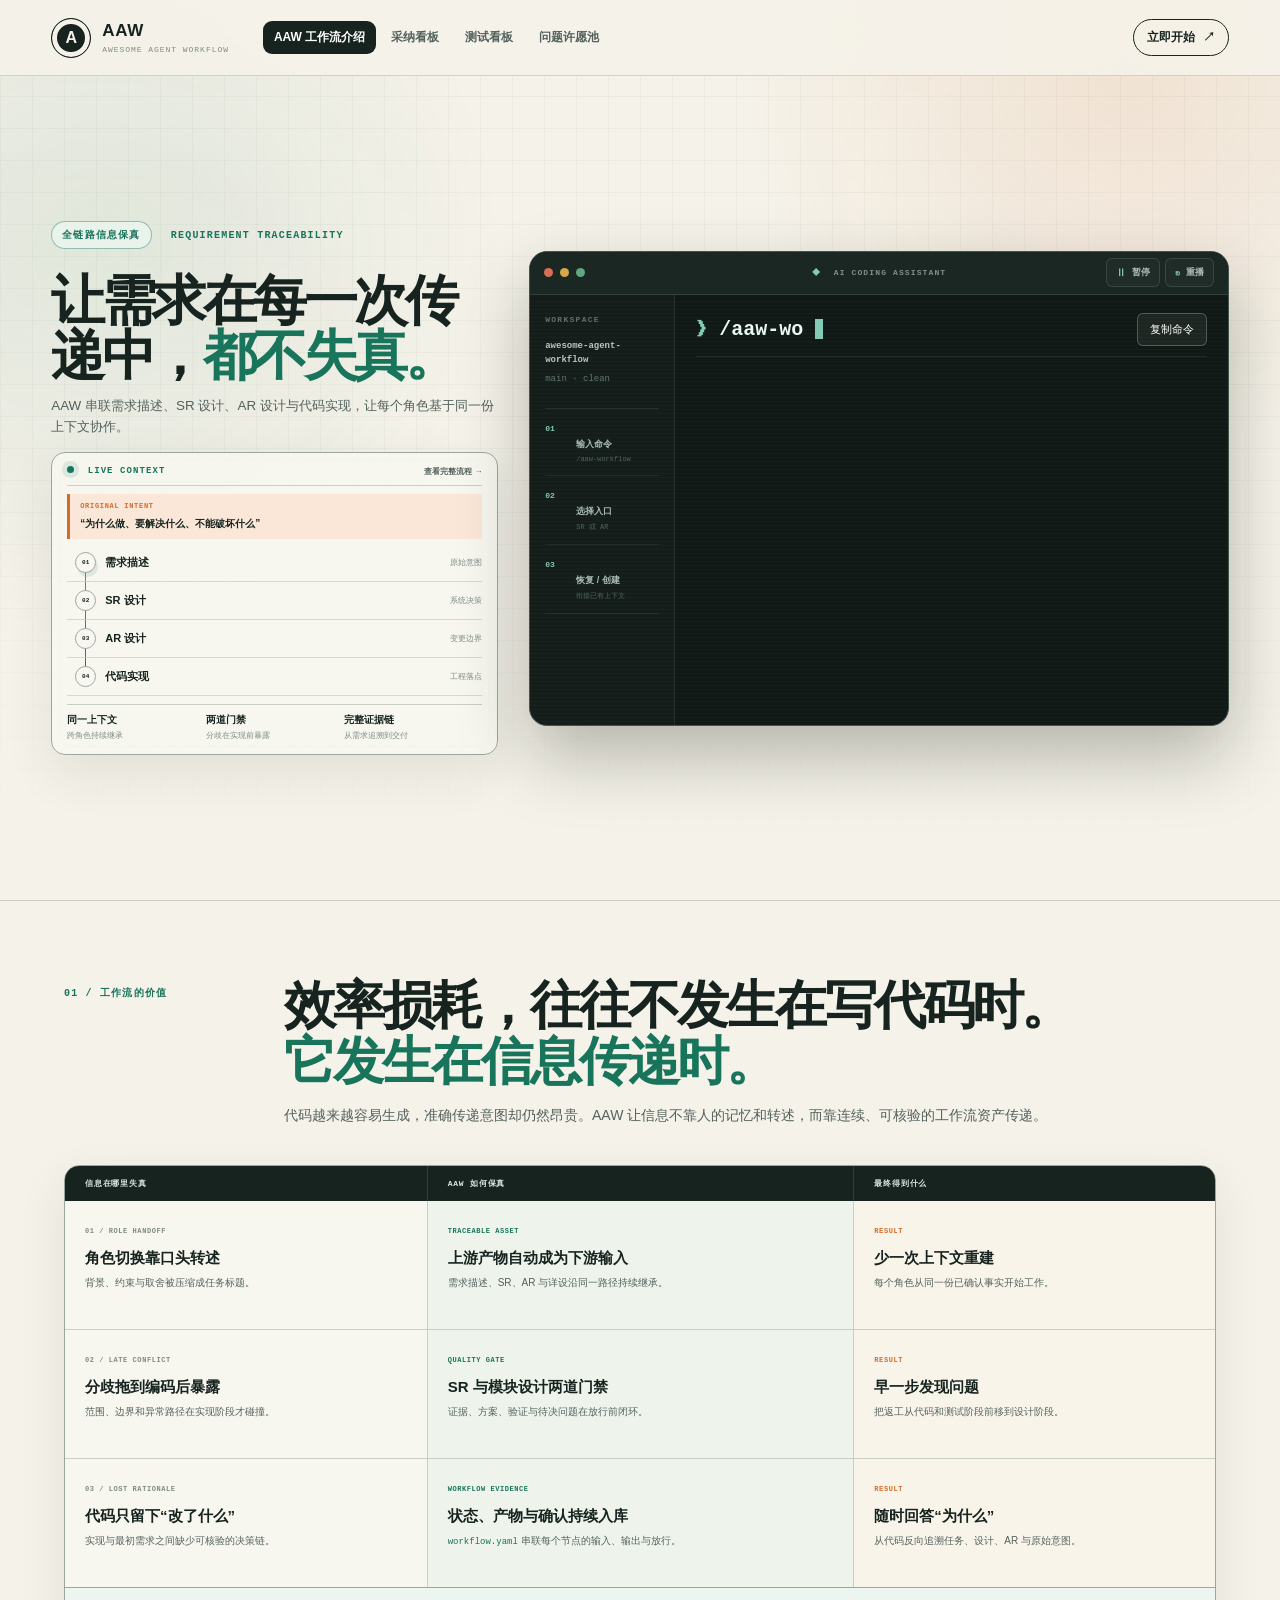
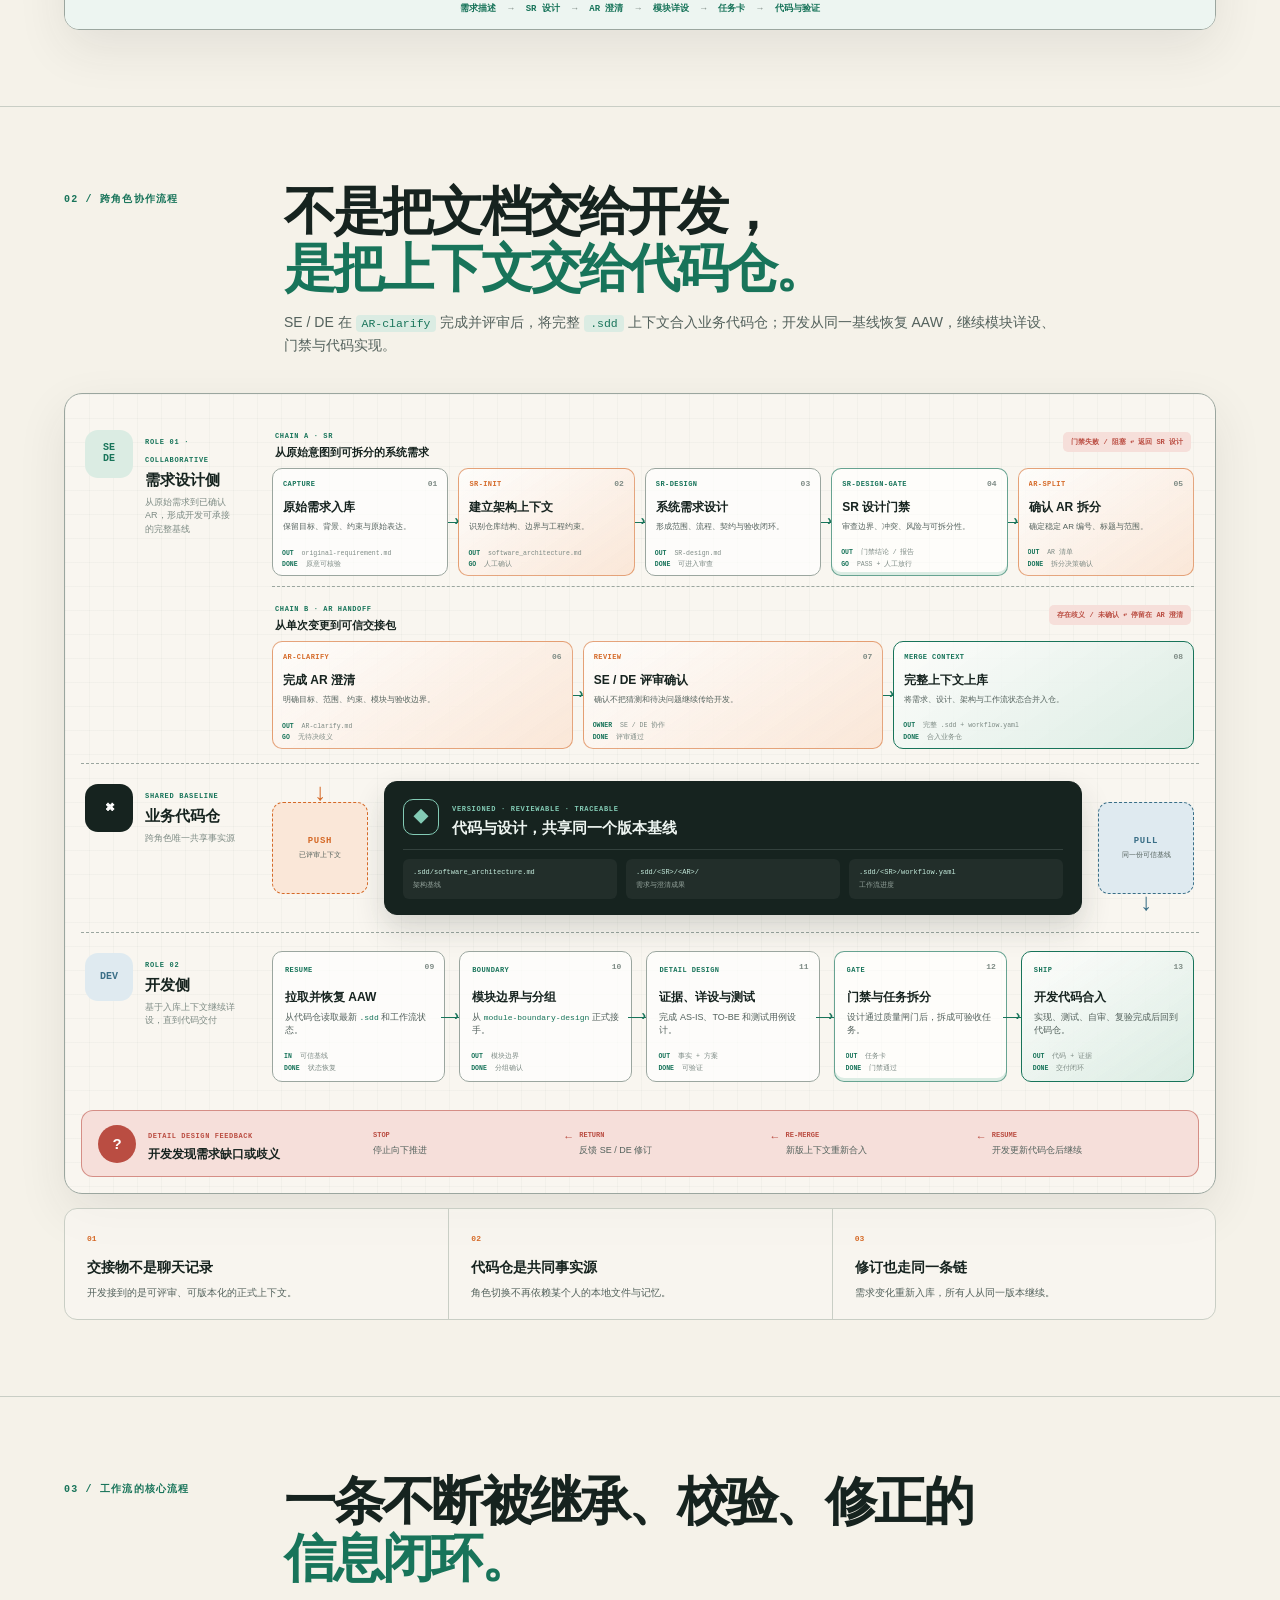
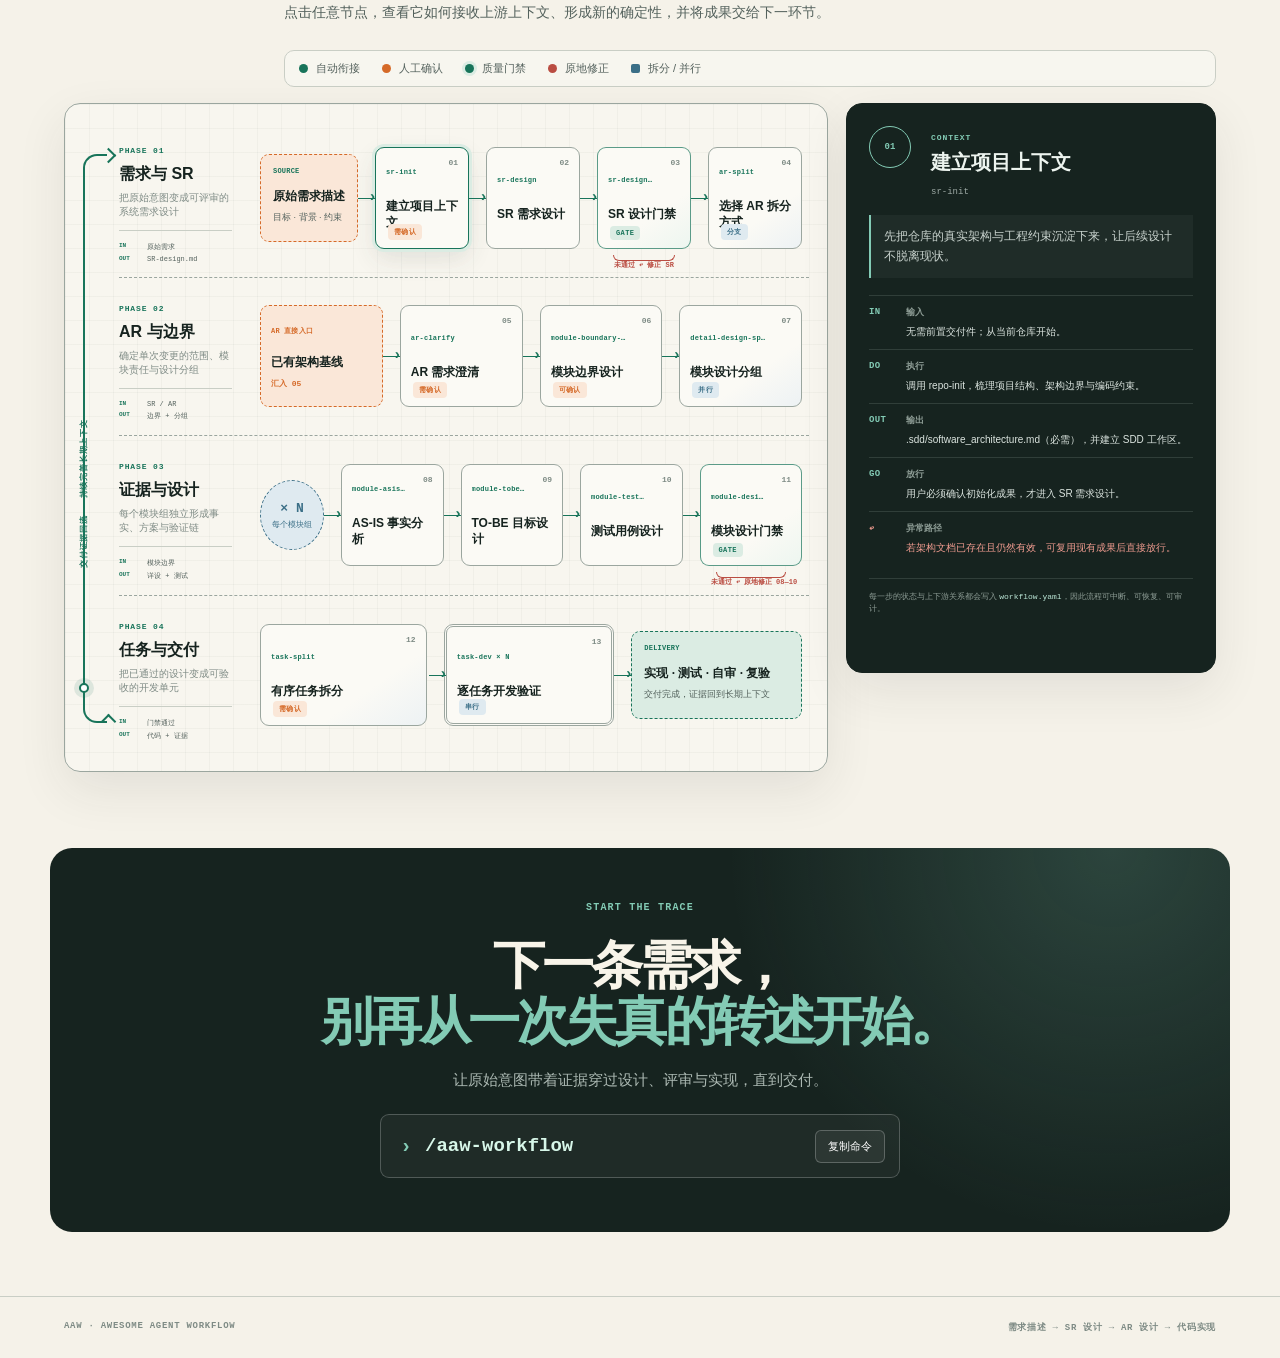
==== commit 43784142: "refactor: bring AAW value and usage into first screen" ====
--- a/telemetry-front/portal/aaw-workflow.html
+++ b/telemetry-front/portal/aaw-workflow.html
@@ -6,8 +6,8 @@
 <meta name="description" content="AAW 让需求描述、SR 设计、AR 设计与代码实现形成可追溯的信息链，减少人与人之间的信息传递失真。">
 <title>AAW 工作流介绍 · Adoption Studio</title>
 <link rel="stylesheet" href="vendor/fonts.css">
-<link rel="stylesheet" href="aaw-workflow.css?v=20260727-5">
-<script defer src="aaw-workflow.js?v=20260727-3"></script>
+<link rel="stylesheet" href="aaw-workflow.css?v=20260727-6">
+<script defer src="aaw-workflow.js?v=20260727-4"></script>
 </head>
 <body>
 <div class="paper-grid" aria-hidden="true"></div>
@@ -27,38 +27,101 @@
 </header>
 
 <main>
-  <section class="hero" aria-labelledby="hero-title">
-    <div class="hero__copy">
-      <p class="eyebrow"><span>全链路信息保真</span> REQUIREMENT TRACEABILITY</p>
-      <h1 id="hero-title">让需求在每一次传递中，<em>都不失真。</em></h1>
-      <p class="hero__lead">AAW 串联需求描述、SR 设计、AR 设计与代码实现，让每个决策有来源、每次变更可追溯、每个角色基于同一份上下文协作。</p>
-      <div class="hero__actions">
-        <a class="button button--primary" href="#start">三步开始使用 <span aria-hidden="true">→</span></a>
-        <a class="button button--quiet" href="#workflow">查看完整流程</a>
-      </div>
-      <ul class="hero__proof" aria-label="AAW 核心能力">
-        <li><b>同一上下文</b><span>跨角色持续继承</span></li>
-        <li><b>两道门禁</b><span>分歧在实现前暴露</span></li>
-        <li><b>完整证据链</b><span>从需求追溯到交付</span></li>
-      </ul>
-    </div>
-
-    <div class="trace-card" aria-label="从需求到交付的上下文传递示意">
-      <header>
-        <span><i aria-hidden="true"></i> LIVE CONTEXT</span>
-        <b>信息完整度</b>
-      </header>
-      <div class="trace-source">
-        <small>ORIGINAL INTENT</small>
-        <strong>“为什么做、要解决什么、不能破坏什么”</strong>
-      </div>
-      <ol class="trace-chain">
-        <li style="--step:0"><span>01</span><b>需求描述</b><em>原始意图</em></li>
-        <li style="--step:1"><span>02</span><b>SR 设计</b><em>系统决策</em></li>
-        <li style="--step:2"><span>03</span><b>AR 设计</b><em>变更边界</em></li>
-        <li style="--step:3"><span>04</span><b>代码实现</b><em>工程落点</em></li>
-      </ol>
-      <div class="trace-status"><span>上下文持续继承</span><b>可追溯</b></div>
+  <section class="hero" id="start" aria-labelledby="hero-title">
+    <div class="hero-overview">
+      <div class="hero__copy">
+        <p class="eyebrow"><span>全链路信息保真</span> REQUIREMENT TRACEABILITY</p>
+        <h1 id="hero-title">让需求在每一次传递中，<em>都不失真。</em></h1>
+        <p class="hero__lead">AAW 串联需求描述、SR 设计、AR 设计与代码实现，让每个角色基于同一份上下文协作。</p>
+      </div>
+
+      <div class="trace-card" aria-label="从需求到交付的上下文传递示意">
+        <header>
+          <span><i aria-hidden="true"></i> LIVE CONTEXT</span>
+          <a href="#workflow">查看完整流程 →</a>
+        </header>
+        <div class="trace-source">
+          <small>ORIGINAL INTENT</small>
+          <strong>“为什么做、要解决什么、不能破坏什么”</strong>
+        </div>
+        <ol class="trace-chain">
+          <li><span>01</span><b>需求描述</b><em>原始意图</em></li>
+          <li><span>02</span><b>SR 设计</b><em>系统决策</em></li>
+          <li><span>03</span><b>AR 设计</b><em>变更边界</em></li>
+          <li><span>04</span><b>代码实现</b><em>工程落点</em></li>
+        </ol>
+        <ul class="hero__proof" aria-label="AAW 核心能力">
+          <li><b>同一上下文</b><span>跨角色持续继承</span></li>
+          <li><b>两道门禁</b><span>分歧在实现前暴露</span></li>
+          <li><b>完整证据链</b><span>从需求追溯到交付</span></li>
+        </ul>
+      </div>
+    </div>
+
+    <div class="terminal-demo hero-terminal" data-terminal-demo data-phase="idle" data-active-entry="sr" data-playing="true" aria-label="AAW 工作流入口交互演示">
+      <div class="terminal-demo__bar">
+        <span class="terminal-lights" aria-hidden="true"><i></i><i></i><i></i></span>
+        <span class="terminal-demo__identity"><i aria-hidden="true">◆</i> AI CODING ASSISTANT</span>
+        <div class="terminal-demo__actions">
+          <button type="button" data-terminal-toggle aria-label="暂停演示"><span aria-hidden="true">Ⅱ</span><b>暂停</b></button>
+          <button type="button" data-terminal-replay aria-label="重新播放演示"><span aria-hidden="true">↻</span><b>重播</b></button>
+        </div>
+      </div>
+
+      <div class="terminal-screen">
+        <div class="terminal-context">
+          <span>WORKSPACE</span>
+          <b>awesome-agent-workflow</b>
+          <small>main · clean</small>
+          <ol class="terminal-steps" aria-label="三个使用步骤">
+            <li><i>01</i><b>输入命令</b><small>/aaw-workflow</small></li>
+            <li><i>02</i><b>选择入口</b><small>SR 或 AR</small></li>
+            <li><i>03</i><b>恢复 / 创建</b><small>衔接已有上下文</small></li>
+          </ol>
+        </div>
+
+        <div class="terminal-transcript">
+          <div class="terminal-row terminal-row--command">
+            <span class="terminal-prompt" aria-hidden="true">❯</span>
+            <code data-terminal-command></code><span class="terminal-cursor" aria-hidden="true"></span>
+            <button class="copy-command terminal-copy" type="button" data-copy="/aaw-workflow" aria-label="复制 /aaw-workflow 命令">复制命令</button>
+          </div>
+
+          <div class="terminal-detection">
+            <p><span aria-hidden="true">✓</span><b>仓库上下文</b><small>branch · modules · constraints</small></p>
+            <p><span aria-hidden="true">✓</span><b>架构基线</b><small data-terminal-baseline>读取 software_architecture.md</small></p>
+            <p><span aria-hidden="true">✓</span><b>工作流进度</b><small>读取 .sdd/&lt;SR&gt;/workflow.yaml</small></p>
+          </div>
+
+          <div class="terminal-entry">
+            <p class="terminal-question"><span>?</span> 请选择本次工作的入口</p>
+            <div class="terminal-entry__options" role="group" aria-label="工作流入口">
+              <button type="button" data-terminal-entry="sr" aria-pressed="true">
+                <span>SR</span><b>从原始需求开始</b><small>前置：原始需求 · 下一步：sr-init</small>
+              </button>
+              <button type="button" data-terminal-entry="ar" aria-pressed="false">
+                <span>AR</span><b>从明确变更接入</b><small>前置：架构基线 + AR · 下一步：ar-clarify</small>
+              </button>
+            </div>
+            <p class="terminal-hint"><kbd>↑</kbd><kbd>↓</kbd> 选择 <kbd>Enter</kbd> 确认</p>
+          </div>
+
+          <div class="terminal-result" aria-live="polite">
+            <span class="terminal-result__icon" aria-hidden="true">→</span>
+            <div>
+              <small data-terminal-result-label>已选择 SR 入口</small>
+              <b data-terminal-result-title>准备执行 sr-init</b>
+              <p data-terminal-result-copy>建立项目与架构上下文，再进入系统需求设计。</p>
+            </div>
+          </div>
+
+          <div class="terminal-progress">
+            <span aria-hidden="true">↻</span>
+            <p><b data-terminal-progress-title>已创建工作流，可随时恢复</b><code>.sdd/&lt;SR&gt;/workflow.yaml</code></p>
+            <i aria-hidden="true"></i>
+          </div>
+        </div>
+      </div>
     </div>
   </section>
 
@@ -92,82 +155,9 @@
     </div>
   </section>
 
-  <section class="start-section" id="start" aria-labelledby="start-title">
-    <div class="section-heading section-heading--compact">
-      <p class="section-index">02 / 工作流的使用方式</p>
-      <h2 id="start-title">不用先学一套方法论。<br><em>输入一条命令，就能开始。</em></h2>
-    </div>
-
-    <div class="terminal-demo" data-terminal-demo data-phase="idle" data-active-entry="sr" data-playing="true" aria-label="AAW 工作流入口交互演示">
-      <div class="terminal-demo__bar">
-        <span class="terminal-lights" aria-hidden="true"><i></i><i></i><i></i></span>
-        <span class="terminal-demo__identity"><i aria-hidden="true">◆</i> AI CODING ASSISTANT</span>
-        <div class="terminal-demo__actions">
-          <button type="button" data-terminal-toggle aria-label="暂停演示"><span aria-hidden="true">Ⅱ</span><b>暂停</b></button>
-          <button type="button" data-terminal-replay aria-label="重新播放演示"><span aria-hidden="true">↻</span><b>重播</b></button>
-        </div>
-      </div>
-
-      <div class="terminal-screen">
-        <div class="terminal-context">
-          <span>WORKSPACE</span>
-          <b>awesome-agent-workflow</b>
-          <small>main · clean</small>
-          <ol class="terminal-steps" aria-label="三个使用步骤">
-            <li><i>01</i><b>输入命令</b><small>/aaw-workflow</small></li>
-            <li><i>02</i><b>选择入口</b><small>SR 或 AR</small></li>
-            <li><i>03</i><b>恢复 / 创建</b><small>衔接已有上下文</small></li>
-          </ol>
-        </div>
-
-        <div class="terminal-transcript">
-          <div class="terminal-row terminal-row--command">
-            <span class="terminal-prompt" aria-hidden="true">❯</span>
-            <code data-terminal-command></code><span class="terminal-cursor" aria-hidden="true"></span>
-            <button class="copy-command terminal-copy" type="button" data-copy="/aaw-workflow" aria-label="复制 /aaw-workflow 命令">复制命令</button>
-          </div>
-
-          <div class="terminal-detection">
-            <p><span aria-hidden="true">✓</span><b>仓库上下文</b><small>branch · modules · constraints</small></p>
-            <p><span aria-hidden="true">✓</span><b>架构基线</b><small data-terminal-baseline>读取 software_architecture.md</small></p>
-            <p><span aria-hidden="true">✓</span><b>工作流进度</b><small>读取 .sdd/&lt;SR&gt;/workflow.yaml</small></p>
-          </div>
-
-          <div class="terminal-entry">
-            <p class="terminal-question"><span>?</span> 请选择本次工作的入口</p>
-            <div class="terminal-entry__options" role="group" aria-label="工作流入口">
-              <button type="button" data-terminal-entry="sr" aria-pressed="true">
-                <span>SR</span><b>从原始需求开始</b><small>前置：原始需求 · 下一步：sr-init</small>
-              </button>
-              <button type="button" data-terminal-entry="ar" aria-pressed="false">
-                <span>AR</span><b>从明确变更接入</b><small>前置：架构基线 + AR · 下一步：ar-clarify</small>
-              </button>
-            </div>
-            <p class="terminal-hint"><kbd>↑</kbd><kbd>↓</kbd> 选择 <kbd>Enter</kbd> 确认</p>
-          </div>
-
-          <div class="terminal-result" aria-live="polite">
-            <span class="terminal-result__icon" aria-hidden="true">→</span>
-            <div>
-              <small data-terminal-result-label>已选择 SR 入口</small>
-              <b data-terminal-result-title>准备执行 sr-init</b>
-              <p data-terminal-result-copy>建立项目与架构上下文，再进入系统需求设计。</p>
-            </div>
-          </div>
-
-          <div class="terminal-progress">
-            <span aria-hidden="true">↻</span>
-            <p><b data-terminal-progress-title>已创建工作流，可随时恢复</b><code>.sdd/&lt;SR&gt;/workflow.yaml</code></p>
-            <i aria-hidden="true"></i>
-          </div>
-        </div>
-      </div>
-    </div>
-  </section>
-
   <section class="collaboration-section" id="collaboration" aria-labelledby="collaboration-title">
     <div class="section-heading collaboration-heading">
-      <p class="section-index">03 / 跨角色协作流程</p>
+      <p class="section-index">02 / 跨角色协作流程</p>
       <h2 id="collaboration-title">不是把文档交给开发，<br><em>是把上下文交给代码仓。</em></h2>
       <p>SE / DE 在 <code>AR-clarify</code> 完成并评审后，将完整 <code>.sdd</code> 上下文合入业务代码仓；开发从同一基线恢复 AAW，继续模块详设、门禁与代码实现。</p>
     </div>
@@ -322,7 +312,7 @@
 
   <section class="workflow-section" id="workflow" aria-labelledby="workflow-title">
     <div class="section-heading workflow-heading">
-      <p class="section-index">04 / 工作流的核心流程</p>
+      <p class="section-index">03 / 工作流的核心流程</p>
       <h2 id="workflow-title">一条不断被继承、校验、修正的<br><em>信息闭环。</em></h2>
       <p>点击任意节点，查看它如何接收上游上下文、形成新的确定性，并将成果交给下一环节。</p>
     </div>
--- a/telemetry-front/portal/aaw-workflow.css
+++ b/telemetry-front/portal/aaw-workflow.css
@@ -111,12 +111,13 @@
   max-width: 1320px;
   min-height: calc(100vh - 76px);
   margin: auto;
-  padding: clamp(74px, 9vw, 125px) clamp(22px, 5vw, 72px) 90px;
-  display: grid;
-  grid-template-columns: minmax(0, 1.04fr) minmax(430px, .96fr);
-  align-items: center;
-  gap: clamp(50px, 7vw, 96px);
-}
+  padding: 24px clamp(22px, 4vw, 54px);
+  display: grid;
+  grid-template-columns: minmax(390px, .78fr) minmax(650px, 1.22fr);
+  align-items: center;
+  gap: clamp(18px, 2.4vw, 34px);
+}
+.hero-overview { min-width: 0; }
 .eyebrow, .section-index {
   margin: 0 0 24px;
   color: var(--green);
@@ -133,18 +134,18 @@
   background: rgba(237, 246, 240, .8);
 }
 .hero h1 {
-  max-width: 720px;
+  max-width: 560px;
   margin: 0;
-  font: 600 clamp(48px, 6.2vw, 82px)/1.07 var(--display);
+  font: 600 clamp(40px, 4.2vw, 56px)/1.02 var(--display);
   letter-spacing: -.065em;
 }
 h1 em, h2 em { color: var(--green); font-style: normal; }
 .hero__lead {
-  max-width: 650px;
-  margin: 29px 0 0;
+  max-width: 560px;
+  margin: 12px 0 0;
   color: var(--soft);
-  font-size: clamp(16px, 1.4vw, 19px);
-  line-height: 1.82;
+  font-size: clamp(12px, 1.05vw, 14px);
+  line-height: 1.6;
 }
 .hero__actions { display: flex; gap: 12px; margin-top: 34px; }
 .button {
@@ -165,32 +166,32 @@
   outline-offset: 3px;
 }
 .hero__proof {
-  max-width: 690px;
-  margin: 48px 0 0;
-  padding: 20px 0 0;
+  margin: 8px 0 0;
+  padding: 8px 0 0;
   border-top: 1px solid var(--line);
   list-style: none;
   display: grid;
   grid-template-columns: repeat(3, 1fr);
 }
-.hero__proof li { display: grid; gap: 5px; padding-right: 20px; }
-.hero__proof b { font: 600 13px var(--display); }
-.hero__proof span { color: var(--muted); font-size: 11px; }
+.hero__proof li { display: grid; gap: 3px; padding-right: 10px; }
+.hero__proof b { font: 600 10px var(--display); }
+.hero__proof span { color: var(--muted); font-size: 8px; }
 
 .trace-card {
   position: relative;
-  min-height: 560px;
-  padding: 26px;
+  min-height: 0;
+  margin-top: 14px;
+  padding: 13px 15px;
   border: 1px solid var(--line-dark);
-  border-radius: 20px;
+  border-radius: 14px;
   background: rgba(248, 247, 241, .88);
   box-shadow: var(--shadow);
-  transform: rotate(1.2deg);
+  transform: none;
 }
 .trace-card::before {
   content: "";
   position: absolute;
-  inset: 12px;
+  inset: 7px;
   z-index: -1;
   border: 1px dashed rgba(24, 116, 90, .28);
   border-radius: 14px;
@@ -199,13 +200,15 @@
   display: flex;
   justify-content: space-between;
   align-items: center;
-  padding-bottom: 20px;
+  padding-bottom: 8px;
   border-bottom: 1px solid var(--line);
   color: var(--muted);
   font: 700 9px var(--mono);
   letter-spacing: .12em;
 }
 .trace-card > header span { color: var(--green); }
+.trace-card > header a { color: var(--soft); text-decoration: none; font: 600 8px var(--sans); letter-spacing: 0; }
+.trace-card > header a:hover, .trace-card > header a:focus-visible { color: var(--green); outline: none; }
 .trace-card > header i {
   display: inline-block;
   width: 7px;
@@ -217,35 +220,35 @@
   animation: livePulse 1.8s ease-in-out infinite;
 }
 .trace-source {
-  margin-top: 25px;
-  padding: 17px 18px;
+  margin-top: 8px;
+  padding: 8px 10px;
   border-left: 3px solid var(--orange);
   background: var(--orange-soft);
 }
-.trace-source small { display: block; margin-bottom: 7px; color: var(--orange); font: 700 9px var(--mono); letter-spacing: .12em; }
-.trace-source strong { font: 600 14px/1.55 var(--display); }
+.trace-source small { display: block; margin-bottom: 3px; color: var(--orange); font: 700 7px var(--mono); letter-spacing: .1em; }
+.trace-source strong { font: 600 10px/1.4 var(--display); }
 .trace-chain {
   position: relative;
-  margin: 22px 0 0;
+  margin: 5px 0 0;
   padding: 0;
   list-style: none;
 }
 .trace-chain::before {
   content: "";
   position: absolute;
-  left: 26px;
-  top: 22px;
-  bottom: 22px;
-  width: 2px;
+  left: 18px;
+  top: 15px;
+  bottom: 15px;
+  width: 1px;
   background: linear-gradient(var(--orange), var(--green));
 }
 .trace-chain::after {
   content: "";
   position: absolute;
-  left: 22px;
-  top: 25px;
-  width: 10px;
-  height: 10px;
+  left: 15px;
+  top: 17px;
+  width: 7px;
+  height: 7px;
   border-radius: 50%;
   background: #fff;
   border: 2px solid var(--green);
@@ -255,25 +258,25 @@
 .trace-chain li {
   position: relative;
   display: grid;
-  grid-template-columns: 54px 1fr auto;
-  align-items: center;
-  min-height: 66px;
+  grid-template-columns: 38px 1fr auto;
+  align-items: center;
+  min-height: 38px;
   border-bottom: 1px solid rgba(201, 206, 197, .75);
 }
 .trace-chain li > span {
   z-index: 1;
-  width: 28px;
-  height: 28px;
+  width: 21px;
+  height: 21px;
   display: grid;
   place-items: center;
-  margin-left: 13px;
+  margin-left: 8px;
   border: 1px solid var(--line-dark);
   border-radius: 50%;
   background: #f8f7f1;
-  font: 700 8px var(--mono);
-}
-.trace-chain b { font: 600 14px var(--display); }
-.trace-chain em { color: var(--muted); font: 400 11px var(--sans); font-style: normal; }
+  font: 700 6px var(--mono);
+}
+.trace-chain b { font: 600 11px var(--display); }
+.trace-chain em { color: var(--muted); font: 400 8px var(--sans); font-style: normal; }
 .trace-status {
   display: flex;
   align-items: center;
@@ -289,6 +292,12 @@
 
 @keyframes livePulse { 50% { box-shadow: 0 0 0 8px rgba(24, 116, 90, .04); } }
 @keyframes contextTravel { 0%, 8% { top: 25px; } 92%, 100% { top: calc(100% - 33px); } }
+.hero-terminal { align-self: center; }
+.hero-terminal .terminal-screen { grid-template-columns: 145px 1fr; }
+.hero-terminal .terminal-context { padding: 20px 15px; }
+.hero-terminal .terminal-context > b { font-size: 9px; }
+.hero-terminal .terminal-steps { margin-top: 24px; }
+.hero-terminal .terminal-transcript { padding-inline: 21px; }
 
 .value-section, .start-section, .collaboration-section, .workflow-section {
   max-width: 1320px;
@@ -1331,7 +1340,7 @@
 @media (max-width: 1180px) {
   .site-bar { gap: 18px; }
   .portal-nav a { padding-inline: 8px; font-size: 11px; }
-  .hero { grid-template-columns: 1fr 430px; gap: 44px; }
+  .hero { grid-template-columns: minmax(350px, .75fr) minmax(570px, 1.25fr); gap: 18px; }
   .swimlane { grid-template-columns: 155px minmax(0, 1fr); }
   .swimlane__role { padding-right: 14px; }
   .lane-track { gap: 14px; padding-left: 15px; }
@@ -1350,8 +1359,10 @@
   .site-brand { margin-right: auto; }
   .portal-nav { order: 3; width: 100%; overflow-x: auto; padding-bottom: 1px; }
   .nav-cta { margin-left: 0; }
-  .hero { min-height: 0; grid-template-columns: 1fr; }
-  .trace-card { width: min(620px, 100%); min-height: 0; transform: none; }
+  .hero { min-height: 0; grid-template-columns: 1fr; padding-block: 52px; }
+  .hero-overview { width: min(680px, 100%); }
+  .trace-card { width: 100%; min-height: 0; transform: none; }
+  .hero-terminal { width: 100%; }
   .start-section::before { height: 510px; }
   .terminal-screen { grid-template-columns: 155px 1fr; }
   .terminal-context { padding-inline: 20px; }
@@ -1387,11 +1398,11 @@
   .nav-cta { font-size: 10px; }
   .portal-nav a { font-size: 10px; }
   .hero, .value-section, .start-section, .collaboration-section, .workflow-section { padding: 58px 20px; }
-  .hero { padding-top: 62px; }
+  .hero { padding-top: 48px; }
   .hero h1 { font-size: clamp(42px, 13vw, 62px); }
-  .hero__proof { grid-template-columns: 1fr; gap: 14px; }
-  .hero__proof li { grid-template-columns: 110px 1fr; align-items: baseline; }
-  .trace-card { padding: 20px; }
+  .hero__proof { grid-template-columns: repeat(3, 1fr); gap: 8px; }
+  .hero__proof li { display: grid; grid-template-columns: 1fr; align-items: start; }
+  .trace-card { padding: 15px; }
   .compare-grid, .value-outcomes { grid-template-columns: 1fr; }
   .value-outcomes article + article { border-left: 0; border-top: 1px solid var(--line); }
   .value-outcomes article { min-height: 170px; }
@@ -1471,8 +1482,7 @@
 @media (max-width: 460px) {
   .nav-cta { display: none; }
   .hero__actions { align-items: stretch; flex-direction: column; }
-  .trace-chain li { grid-template-columns: 52px 1fr; }
-  .trace-chain em { display: none; }
+  .trace-chain li { grid-template-columns: 38px 1fr auto; }
   .message-chain p { align-items: flex-start; flex-direction: column; gap: 4px; }
   .message-chain p b { text-align: left; }
   .copy-command { padding-inline: 9px; }
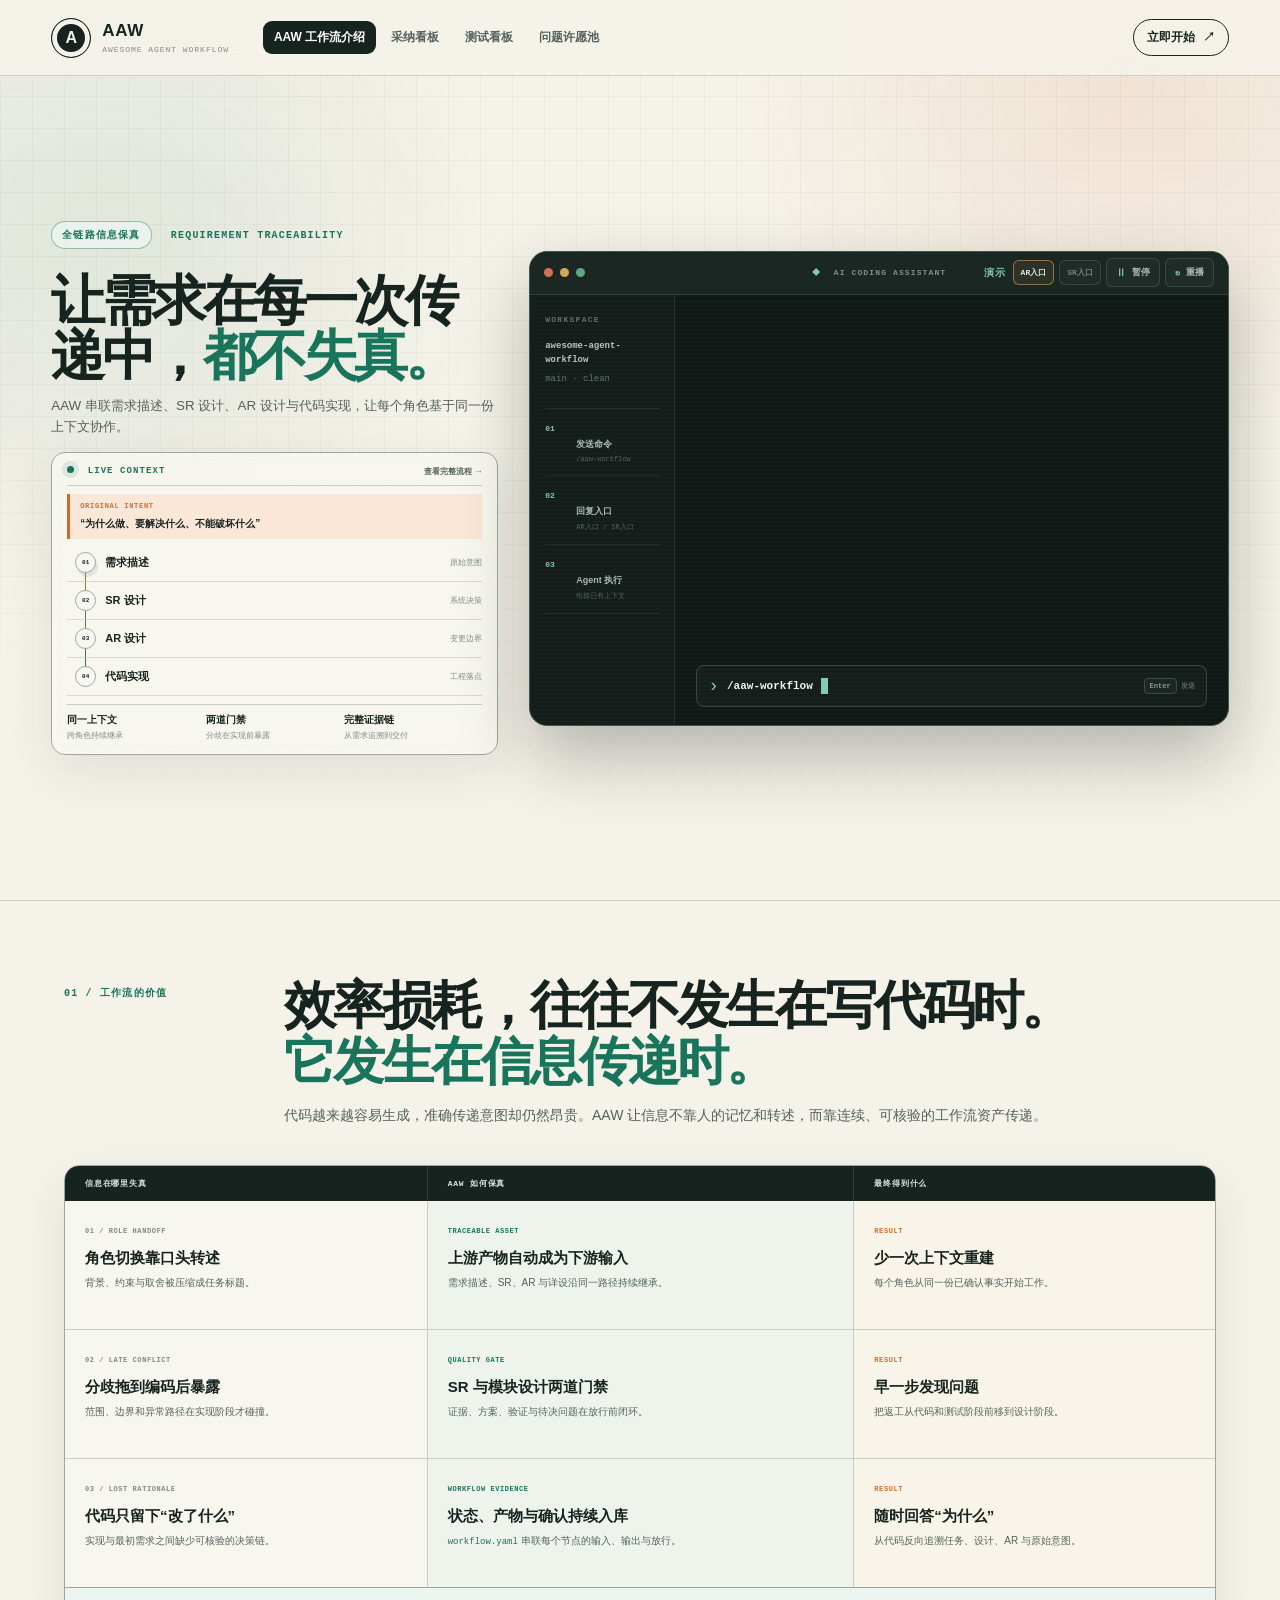
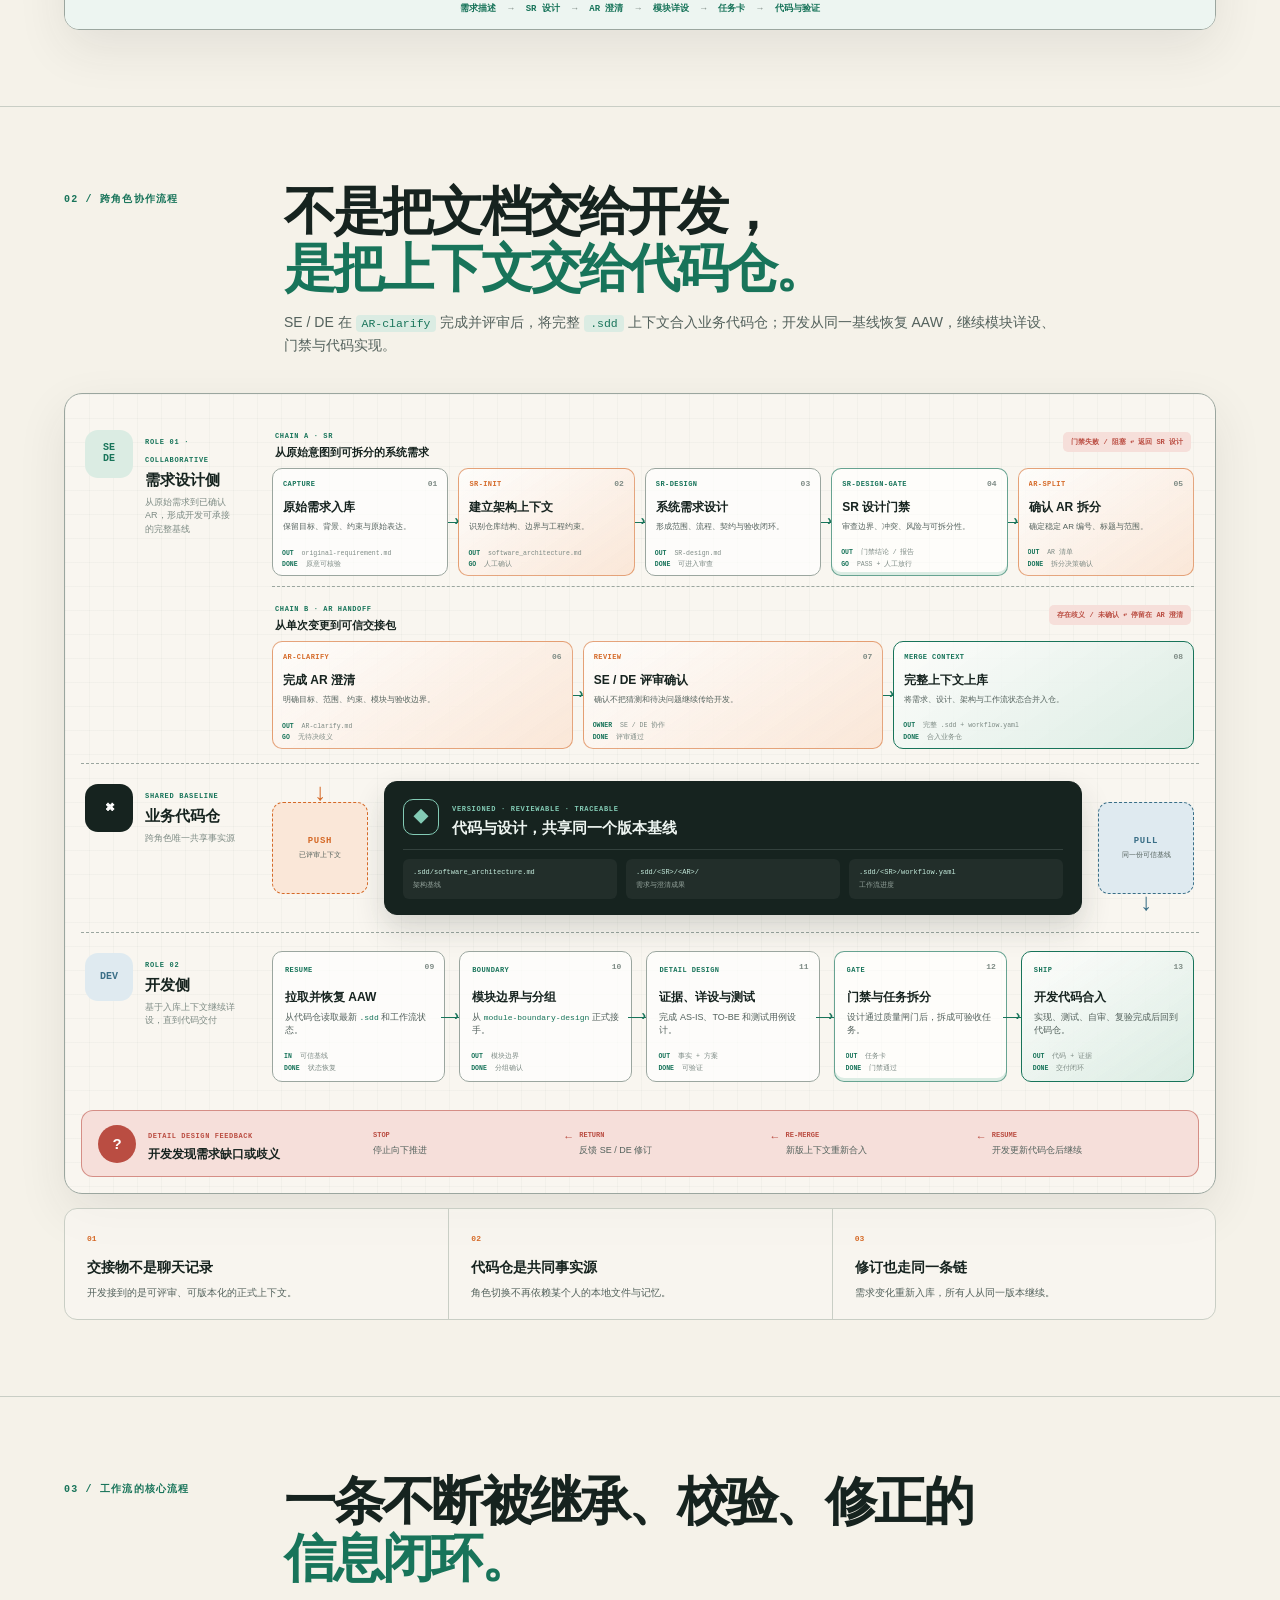
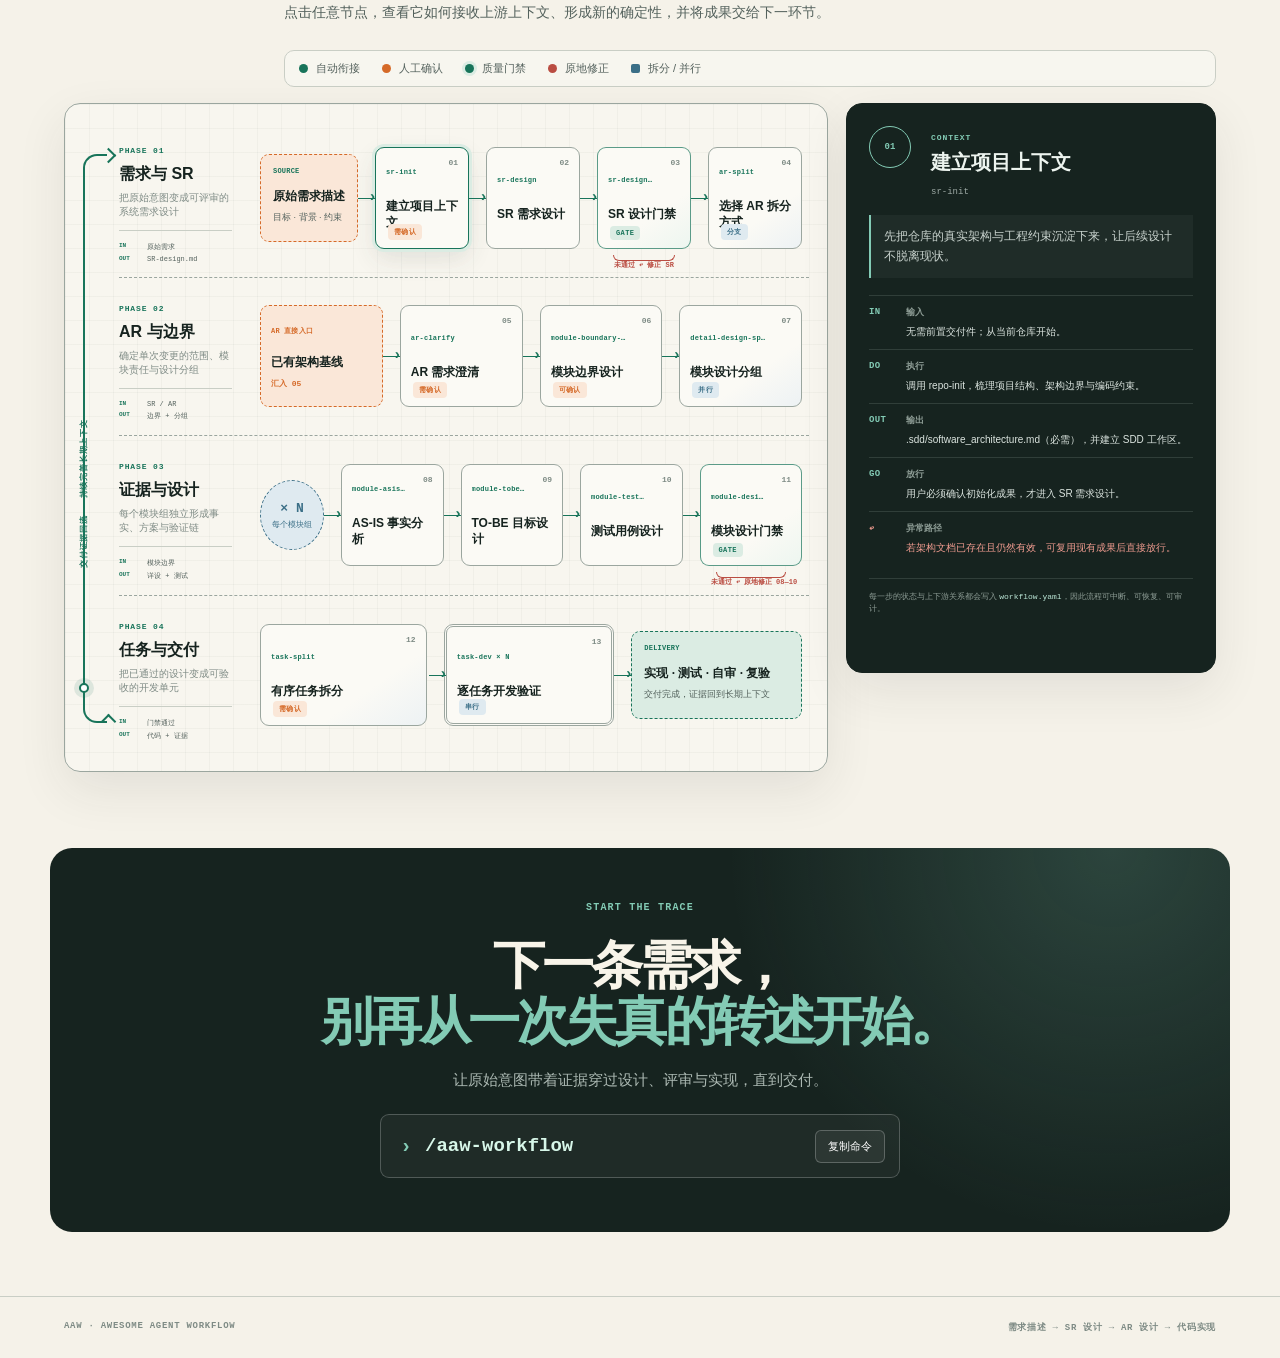
==== commit 17ae103d: "fix: model AAW entry as agent conversation" ====
--- a/telemetry-front/portal/aaw-workflow.html
+++ b/telemetry-front/portal/aaw-workflow.html
@@ -6,8 +6,8 @@
 <meta name="description" content="AAW 让需求描述、SR 设计、AR 设计与代码实现形成可追溯的信息链，减少人与人之间的信息传递失真。">
 <title>AAW 工作流介绍 · Adoption Studio</title>
 <link rel="stylesheet" href="vendor/fonts.css">
-<link rel="stylesheet" href="aaw-workflow.css?v=20260727-6">
-<script defer src="aaw-workflow.js?v=20260727-4"></script>
+<link rel="stylesheet" href="aaw-workflow.css?v=20260727-8">
+<script defer src="aaw-workflow.js?v=20260727-5"></script>
 </head>
 <body>
 <div class="paper-grid" aria-hidden="true"></div>
@@ -58,11 +58,14 @@
       </div>
     </div>
 
-    <div class="terminal-demo hero-terminal" data-terminal-demo data-phase="idle" data-active-entry="sr" data-playing="true" aria-label="AAW 工作流入口交互演示">
+    <div class="terminal-demo hero-terminal" data-terminal-demo data-phase="command-typing" data-active-entry="ar" data-playing="true" aria-label="AAW 工作流 Agent 对话演示">
       <div class="terminal-demo__bar">
         <span class="terminal-lights" aria-hidden="true"><i></i><i></i><i></i></span>
         <span class="terminal-demo__identity"><i aria-hidden="true">◆</i> AI CODING ASSISTANT</span>
         <div class="terminal-demo__actions">
+          <span class="terminal-demo__switch-label">演示</span>
+          <button type="button" data-terminal-entry="ar" aria-pressed="true"><b>AR入口</b></button>
+          <button type="button" data-terminal-entry="sr" aria-pressed="false"><b>SR入口</b></button>
           <button type="button" data-terminal-toggle aria-label="暂停演示"><span aria-hidden="true">Ⅱ</span><b>暂停</b></button>
           <button type="button" data-terminal-replay aria-label="重新播放演示"><span aria-hidden="true">↻</span><b>重播</b></button>
         </div>
@@ -74,51 +77,57 @@
           <b>awesome-agent-workflow</b>
           <small>main · clean</small>
           <ol class="terminal-steps" aria-label="三个使用步骤">
-            <li><i>01</i><b>输入命令</b><small>/aaw-workflow</small></li>
-            <li><i>02</i><b>选择入口</b><small>SR 或 AR</small></li>
-            <li><i>03</i><b>恢复 / 创建</b><small>衔接已有上下文</small></li>
+            <li><i>01</i><b>发送命令</b><small>/aaw-workflow</small></li>
+            <li><i>02</i><b>回复入口</b><small>AR入口 / SR入口</small></li>
+            <li><i>03</i><b>Agent 执行</b><small>衔接已有上下文</small></li>
           </ol>
         </div>
 
         <div class="terminal-transcript">
-          <div class="terminal-row terminal-row--command">
-            <span class="terminal-prompt" aria-hidden="true">❯</span>
-            <code data-terminal-command></code><span class="terminal-cursor" aria-hidden="true"></span>
-            <button class="copy-command terminal-copy" type="button" data-copy="/aaw-workflow" aria-label="复制 /aaw-workflow 命令">复制命令</button>
-          </div>
-
-          <div class="terminal-detection">
-            <p><span aria-hidden="true">✓</span><b>仓库上下文</b><small>branch · modules · constraints</small></p>
-            <p><span aria-hidden="true">✓</span><b>架构基线</b><small data-terminal-baseline>读取 software_architecture.md</small></p>
-            <p><span aria-hidden="true">✓</span><b>工作流进度</b><small>读取 .sdd/&lt;SR&gt;/workflow.yaml</small></p>
-          </div>
-
-          <div class="terminal-entry">
-            <p class="terminal-question"><span>?</span> 请选择本次工作的入口</p>
-            <div class="terminal-entry__options" role="group" aria-label="工作流入口">
-              <button type="button" data-terminal-entry="sr" aria-pressed="true">
-                <span>SR</span><b>从原始需求开始</b><small>前置：原始需求 · 下一步：sr-init</small>
-              </button>
-              <button type="button" data-terminal-entry="ar" aria-pressed="false">
-                <span>AR</span><b>从明确变更接入</b><small>前置：架构基线 + AR · 下一步：ar-clarify</small>
-              </button>
-            </div>
-            <p class="terminal-hint"><kbd>↑</kbd><kbd>↓</kbd> 选择 <kbd>Enter</kbd> 确认</p>
-          </div>
-
-          <div class="terminal-result" aria-live="polite">
-            <span class="terminal-result__icon" aria-hidden="true">→</span>
-            <div>
-              <small data-terminal-result-label>已选择 SR 入口</small>
-              <b data-terminal-result-title>准备执行 sr-init</b>
-              <p data-terminal-result-copy>建立项目与架构上下文，再进入系统需求设计。</p>
-            </div>
-          </div>
-
-          <div class="terminal-progress">
-            <span aria-hidden="true">↻</span>
-            <p><b data-terminal-progress-title>已创建工作流，可随时恢复</b><code>.sdd/&lt;SR&gt;/workflow.yaml</code></p>
-            <i aria-hidden="true"></i>
+          <div class="terminal-conversation" aria-live="polite">
+            <div class="terminal-message terminal-message--user terminal-user-command">
+              <span>You</span>
+              <p><code>/aaw-workflow</code></p>
+            </div>
+
+            <div class="terminal-message terminal-message--agent terminal-detection">
+              <span>Agent</span>
+              <div>
+                <p><i aria-hidden="true">✓</i> 已读取仓库上下文 <small>branch · modules · constraints</small></p>
+                <p><i aria-hidden="true">✓</i> <span data-terminal-baseline>已发现软件架构基线</span></p>
+                <p><i aria-hidden="true">✓</i> 已检查工作流进度 <small>.sdd/&lt;SR&gt;/workflow.yaml</small></p>
+              </div>
+            </div>
+
+            <div class="terminal-message terminal-message--agent terminal-entry">
+              <span>Agent</span>
+              <div>
+                <p>请选择本次工作的入口：</p>
+                <ol><li>AR入口</li><li>SR入口</li></ol>
+              </div>
+            </div>
+
+            <div class="terminal-message terminal-message--user terminal-user-entry">
+              <span>You</span>
+              <p data-terminal-entry-reply>AR入口</p>
+            </div>
+
+            <div class="terminal-message terminal-message--agent terminal-result">
+              <span>Agent</span>
+              <div>
+                <p><b data-terminal-result-label>已选择 AR 入口</b></p>
+                <p><i aria-hidden="true">✓</i> <span data-terminal-result-check>已发现软件架构基线，可直接复用</span></p>
+                <p><i aria-hidden="true">→</i> <span data-terminal-result-title>准备执行 ar-init / ar-clarify</span></p>
+                <p><i aria-hidden="true">→</i> <span data-terminal-result-copy>下一步：澄清本次变更的目标、范围与约束</span></p>
+              </div>
+            </div>
+          </div>
+
+          <div class="terminal-composer" aria-label="Agent 对话输入框">
+            <span class="terminal-composer__prompt" aria-hidden="true">›</span>
+            <code data-terminal-input></code>
+            <span class="terminal-cursor" aria-hidden="true"></span>
+            <span class="terminal-enter"><kbd>Enter</kbd> 发送</span>
           </div>
         </div>
       </div>
--- a/telemetry-front/portal/aaw-workflow.css
+++ b/telemetry-front/portal/aaw-workflow.css
@@ -509,7 +509,8 @@
 .terminal-lights i:nth-child(3) { background: #62a581; }
 .terminal-demo__identity { color: #7f9189; font: 700 8px var(--mono); letter-spacing: .14em; }
 .terminal-demo__identity i { margin-right: 7px; color: #83cbb5; font-style: normal; }
-.terminal-demo__actions { justify-self: end; display: flex; gap: 5px; }
+.terminal-demo__actions { justify-self: end; display: flex; align-items: center; gap: 5px; }
+.terminal-demo__switch-label { margin-right: 2px; color: #586c62; font: 700 7px var(--mono); letter-spacing: .08em; }
 .terminal-demo__actions button {
   display: flex;
   align-items: center;
@@ -526,6 +527,17 @@
 .terminal-demo__actions button:hover,
 .terminal-demo__actions button:focus-visible { color: #e8f8f0; border-color: #699c89; outline: none; }
 .terminal-demo__actions span { color: #83cbb5; font: 700 10px var(--mono); }
+.terminal-demo__actions [data-terminal-entry] { min-height: 25px; padding-inline: 7px; color: #71867c; }
+.terminal-demo__actions [data-terminal-entry] b { font: 600 8px var(--mono); }
+.terminal-demo__actions [data-terminal-entry][aria-pressed="true"] {
+  border-color: rgba(131,203,181,.52);
+  color: #dcebe4;
+  background: rgba(131,203,181,.09);
+}
+.terminal-demo[data-active-entry="ar"] .terminal-demo__actions [data-terminal-entry="ar"][aria-pressed="true"] {
+  border-color: rgba(227,170,103,.55);
+  background: rgba(227,170,103,.09);
+}
 .terminal-screen {
   position: relative;
   z-index: 1;
@@ -546,142 +558,87 @@
 .terminal-steps i { position: absolute; left: 0; top: 15px; color: #83cbb5; font: 700 8px var(--mono); font-style: normal; }
 .terminal-steps b { display: block; color: #a9bab2; font: 600 9px var(--sans); }
 .terminal-steps small { margin-top: 4px; color: #52665c; font-size: 7px; }
-.terminal-transcript { min-width: 0; padding: 18px 30px; font-family: var(--mono); }
-.terminal-row--command {
-  min-height: 36px;
+.terminal-transcript {
+  min-width: 0;
+  min-height: 430px;
+  display: grid;
+  grid-template-rows: 1fr auto;
+  gap: 12px;
+  padding: 17px 24px 18px;
+  font-family: var(--mono);
+}
+.terminal-conversation { min-height: 0; display: flex; flex-direction: column; justify-content: flex-end; gap: 7px; }
+.terminal-message {
+  display: grid;
+  grid-template-columns: 35px 1fr;
+  gap: 9px;
+  color: #93a79d;
+  font-size: 8px;
+  line-height: 1.45;
+  opacity: 0;
+  transform: translateY(6px);
+  transition: opacity .3s ease, transform .3s ease;
+}
+.terminal-message > span { padding-top: 1px; color: #60756b; font-weight: 700; }
+.terminal-message p { margin: 0; }
+.terminal-message code { color: #dcebe4; font: 700 9px var(--mono); }
+.terminal-message--user p {
+  width: fit-content;
+  padding: 5px 9px;
+  border-radius: 6px;
+  color: #dcebe4;
+  background: rgba(131,203,181,.075);
+}
+.terminal-message--agent > span { color: #83cbb5; }
+.terminal-message--agent > div { padding-left: 9px; border-left: 1px solid rgba(131,203,181,.22); }
+.terminal-message--agent p + p { margin-top: 3px; }
+.terminal-message--agent i { display: inline-block; width: 14px; color: #83cbb5; font-style: normal; }
+.terminal-message--agent small { color: #52665c; font-size: 7px; }
+.terminal-entry ol { display: flex; gap: 24px; margin: 4px 0 0; padding-left: 17px; color: #d8e4de; }
+.terminal-user-entry p { color: #f1d2aa; background: rgba(227,170,103,.08); }
+.terminal-result b { color: #dcebe4; font-weight: 700; }
+.terminal-demo[data-active-entry="ar"] .terminal-result i { color: #e3aa67; }
+.terminal-composer {
+  min-height: 42px;
   display: flex;
   align-items: center;
-  gap: 12px;
-  padding-bottom: 10px;
-  border-bottom: 1px solid rgba(200, 222, 211, .1);
-}
-.terminal-prompt { color: #83cbb5; font-size: 22px; }
-.terminal-row--command code { color: #e8f8f0; font: 700 clamp(15px, 2vw, 20px) var(--mono); }
-.terminal-cursor { width: 8px; height: 20px; background: #83cbb5; animation: terminalBlink .8s steps(1) infinite; }
-.terminal-copy { margin-left: auto; flex: 0 0 auto; }
-.terminal-detection {
-  display: grid;
-  grid-template-columns: repeat(3, 1fr);
-  gap: 9px;
-  margin-top: 10px;
-}
-.terminal-detection p {
-  min-width: 0;
-  margin: 0;
-  padding: 8px 11px;
-  border: 1px solid rgba(200, 222, 211, .1);
+  gap: 8px;
+  padding: 0 11px;
+  border: 1px solid rgba(200,222,211,.19);
   border-radius: 8px;
-  background: rgba(255,255,255,.018);
-  opacity: 0;
-  transform: translateY(7px);
-  transition: opacity .35s ease, transform .35s ease;
-}
-.terminal-detection p:nth-child(2) { transition-delay: .1s; }
-.terminal-detection p:nth-child(3) { transition-delay: .2s; }
-.terminal-detection span { float: left; margin-right: 9px; color: #83cbb5; font-size: 11px; }
-.terminal-detection b { display: block; color: #b8c8c0; font-size: 9px; }
-.terminal-detection small { display: block; margin: 6px 0 0 20px; overflow: hidden; color: #60756b; font-size: 8px; line-height: 1.45; text-overflow: ellipsis; white-space: nowrap; }
-.terminal-entry {
-  margin-top: 10px;
-  opacity: 0;
-  transform: translateY(9px);
-  transition: opacity .35s ease, transform .35s ease;
-}
-.terminal-question { margin: 0 0 8px; color: #b8c8c0; font-size: 10px; }
-.terminal-question span { color: #e3aa67; }
-.terminal-entry__options { display: grid; grid-template-columns: 1fr 1fr; gap: 10px; }
-.terminal-entry__options button {
-  position: relative;
-  display: grid;
-  grid-template-columns: 42px 1fr;
-  gap: 1px 13px;
-  min-height: 58px;
-  padding: 8px 14px;
-  border: 1px solid rgba(200, 222, 211, .13);
-  border-radius: 9px;
-  color: #9aaba3;
-  background: rgba(255,255,255,.02);
-  text-align: left;
-  cursor: pointer;
-}
-.terminal-entry__options button:hover,
-.terminal-entry__options button:focus-visible { border-color: #699c89; outline: none; }
-.terminal-entry__options button > span {
-  grid-row: span 2;
-  align-self: center;
-  width: 36px;
-  height: 36px;
-  display: grid;
-  place-items: center;
-  border-radius: 7px;
-  color: #83cbb5;
-  background: rgba(131,203,181,.1);
-  font-weight: 700;
-}
-.terminal-entry__options button:last-child > span { color: #e3aa67; background: rgba(227,170,103,.1); }
-.terminal-entry__options b { align-self: end; color: #c4d0ca; font-size: 10px; }
-.terminal-entry__options small { color: #65776e; font-size: 8px; }
-.terminal-entry__options button.is-selected {
-  border-color: #83cbb5;
-  background: rgba(131,203,181,.07);
-  box-shadow: inset 3px 0 #83cbb5;
-}
-.terminal-demo[data-active-entry="ar"] .terminal-entry__options button.is-selected {
-  border-color: #e3aa67;
-  background: rgba(227,170,103,.07);
-  box-shadow: inset 3px 0 #e3aa67;
-}
-.terminal-hint { margin: 5px 0 0; color: #52635b; font-size: 8px; }
-.terminal-hint kbd { padding: 2px 5px; border: 1px solid #3c4b44; border-radius: 3px; color: #87958e; background: #1b2722; font: inherit; }
-.terminal-result {
-  min-height: 52px;
-  display: grid;
-  grid-template-columns: 32px 1fr;
-  align-items: center;
-  gap: 12px;
-  margin-top: 8px;
-  padding: 7px 14px;
-  border-left: 2px solid #83cbb5;
-  background: rgba(131,203,181,.055);
-  opacity: 0;
-  transform: translateY(8px);
-  transition: opacity .35s ease, transform .35s ease;
-}
-.terminal-demo[data-active-entry="ar"] .terminal-result { border-left-color: #e3aa67; background: rgba(227,170,103,.055); }
-.terminal-result__icon { color: #83cbb5; font-size: 18px; }
-.terminal-demo[data-active-entry="ar"] .terminal-result__icon { color: #e3aa67; }
-.terminal-result small { display: block; color: #71867c; font-size: 8px; }
-.terminal-result b { display: block; margin-top: 4px; color: #d5e0db; font-size: 11px; }
-.terminal-result p { margin: 5px 0 0; color: #7f9289; font: 400 9px/1.5 var(--sans); }
-.terminal-progress {
-  display: grid;
-  grid-template-columns: 24px 1fr 80px;
-  align-items: center;
-  gap: 10px;
-  margin-top: 7px;
-  color: #83cbb5;
-  opacity: 0;
-  transform: translateY(7px);
-  transition: opacity .35s ease, transform .35s ease;
-}
-.terminal-progress > span { font-size: 18px; }
-.terminal-progress p { margin: 0; }
-.terminal-progress b { display: block; color: #93a79d; font-size: 9px; }
-.terminal-progress code { display: block; margin-top: 4px; color: #5d786b; font-size: 8px; }
-.terminal-progress i { height: 2px; overflow: hidden; background: #2a3a33; }
-.terminal-progress i::after { content: ""; display: block; width: 100%; height: 100%; background: #83cbb5; transform-origin: left; animation: progressSweep 1.4s ease both; }
-.terminal-demo[data-phase="detecting"] .terminal-detection p,
-.terminal-demo[data-phase="choosing"] .terminal-detection p,
-.terminal-demo[data-phase="launching"] .terminal-detection p,
-.terminal-demo[data-phase="done"] .terminal-detection p,
-.terminal-demo[data-phase="choosing"] .terminal-entry,
+  background: rgba(255,255,255,.025);
+  box-shadow: inset 0 0 0 1px rgba(131,203,181,.025);
+}
+.terminal-composer__prompt { color: #83cbb5; font-size: 18px; }
+.terminal-composer code { min-width: 0; color: #e8f8f0; font: 700 11px var(--mono); }
+.terminal-cursor { width: 7px; height: 16px; background: #83cbb5; animation: terminalBlink .8s steps(1) infinite; }
+.terminal-enter { margin-left: auto; flex: 0 0 auto; color: #596b62; font: 600 7px var(--mono); }
+.terminal-enter kbd { padding: 3px 5px; border: 1px solid #3c4b44; border-radius: 4px; color: #899a91; background: #1b2722; font: inherit; }
+.terminal-demo[data-phase="command-sent"] .terminal-user-command,
+.terminal-demo[data-phase="detecting"] .terminal-user-command,
+.terminal-demo[data-phase="asking"] .terminal-user-command,
+.terminal-demo[data-phase="entry-typing"] .terminal-user-command,
+.terminal-demo[data-phase="entry-sent"] .terminal-user-command,
+.terminal-demo[data-phase="launching"] .terminal-user-command,
+.terminal-demo[data-phase="done"] .terminal-user-command,
+.terminal-demo[data-phase="detecting"] .terminal-detection,
+.terminal-demo[data-phase="asking"] .terminal-detection,
+.terminal-demo[data-phase="entry-typing"] .terminal-detection,
+.terminal-demo[data-phase="entry-sent"] .terminal-detection,
+.terminal-demo[data-phase="launching"] .terminal-detection,
+.terminal-demo[data-phase="done"] .terminal-detection,
+.terminal-demo[data-phase="asking"] .terminal-entry,
+.terminal-demo[data-phase="entry-typing"] .terminal-entry,
+.terminal-demo[data-phase="entry-sent"] .terminal-entry,
 .terminal-demo[data-phase="launching"] .terminal-entry,
 .terminal-demo[data-phase="done"] .terminal-entry,
+.terminal-demo[data-phase="entry-sent"] .terminal-user-entry,
+.terminal-demo[data-phase="launching"] .terminal-user-entry,
+.terminal-demo[data-phase="done"] .terminal-user-entry,
 .terminal-demo[data-phase="launching"] .terminal-result,
-.terminal-demo[data-phase="done"] .terminal-result,
-.terminal-demo[data-phase="done"] .terminal-progress { opacity: 1; transform: none; }
-.terminal-demo[data-playing="false"] .terminal-cursor,
-.terminal-demo[data-playing="false"] .terminal-progress i::after { animation-play-state: paused; }
+.terminal-demo[data-phase="done"] .terminal-result { opacity: 1; transform: none; }
+.terminal-demo[data-phase="done"] .terminal-cursor { opacity: 0; }
+.terminal-demo[data-playing="false"] .terminal-cursor { animation-play-state: paused; }
 .usage-beats {
   display: grid;
   grid-template-columns: repeat(3, 1fr);
@@ -1367,8 +1324,6 @@
   .terminal-screen { grid-template-columns: 155px 1fr; }
   .terminal-context { padding-inline: 20px; }
   .terminal-transcript { padding-inline: 28px; }
-  .terminal-detection { grid-template-columns: 1fr; }
-  .terminal-detection p { padding-block: 10px; }
   .swimlane { grid-template-columns: 1fr; }
   .swimlane__role { padding: 23px 8px 14px; }
   .swimlane__role p { max-width: 420px; }
@@ -1428,10 +1383,8 @@
   .terminal-steps i { left: 7px; top: 13px; }
   .terminal-steps b { font-size: 8px; }
   .terminal-steps small { overflow: hidden; font-size: 6px; text-overflow: ellipsis; white-space: nowrap; }
-  .terminal-transcript { padding: 25px 20px 30px; }
-  .terminal-row--command { flex-wrap: wrap; }
-  .terminal-copy { margin-left: auto; }
-  .terminal-entry__options { grid-template-columns: 1fr; }
+  .terminal-transcript { min-height: 420px; padding: 22px 20px 24px; }
+  .terminal-conversation { gap: 8px; }
   .usage-beats { grid-template-columns: 1fr; }
   .usage-beats li + li { border-left: 0; border-top: 1px solid var(--line); }
   .handoff-board { margin-inline: -8px; padding: 15px; }
@@ -1488,9 +1441,12 @@
   .copy-command { padding-inline: 9px; }
   .terminal-demo { margin-inline: -8px; }
   .terminal-demo__identity { font-size: 7px; }
-  .terminal-row--command code { font-size: 13px; }
-  .terminal-copy { font-size: 9px; }
-  .terminal-entry__options button { padding-inline: 12px; }
+  .terminal-demo__switch-label { display: none; }
+  .terminal-demo__actions button { padding-inline: 7px; }
+  .terminal-transcript { padding-inline: 14px; }
+  .terminal-message { grid-template-columns: 32px 1fr; gap: 7px; }
+  .terminal-enter { font-size: 0; }
+  .terminal-enter kbd { font-size: 7px; }
   .workflow-map { margin-inline: -20px; border-radius: 0; }
   .node-detail { margin-inline: -8px; padding: 22px; }
   .final-command { flex-wrap: wrap; justify-content: center; padding: 14px; }
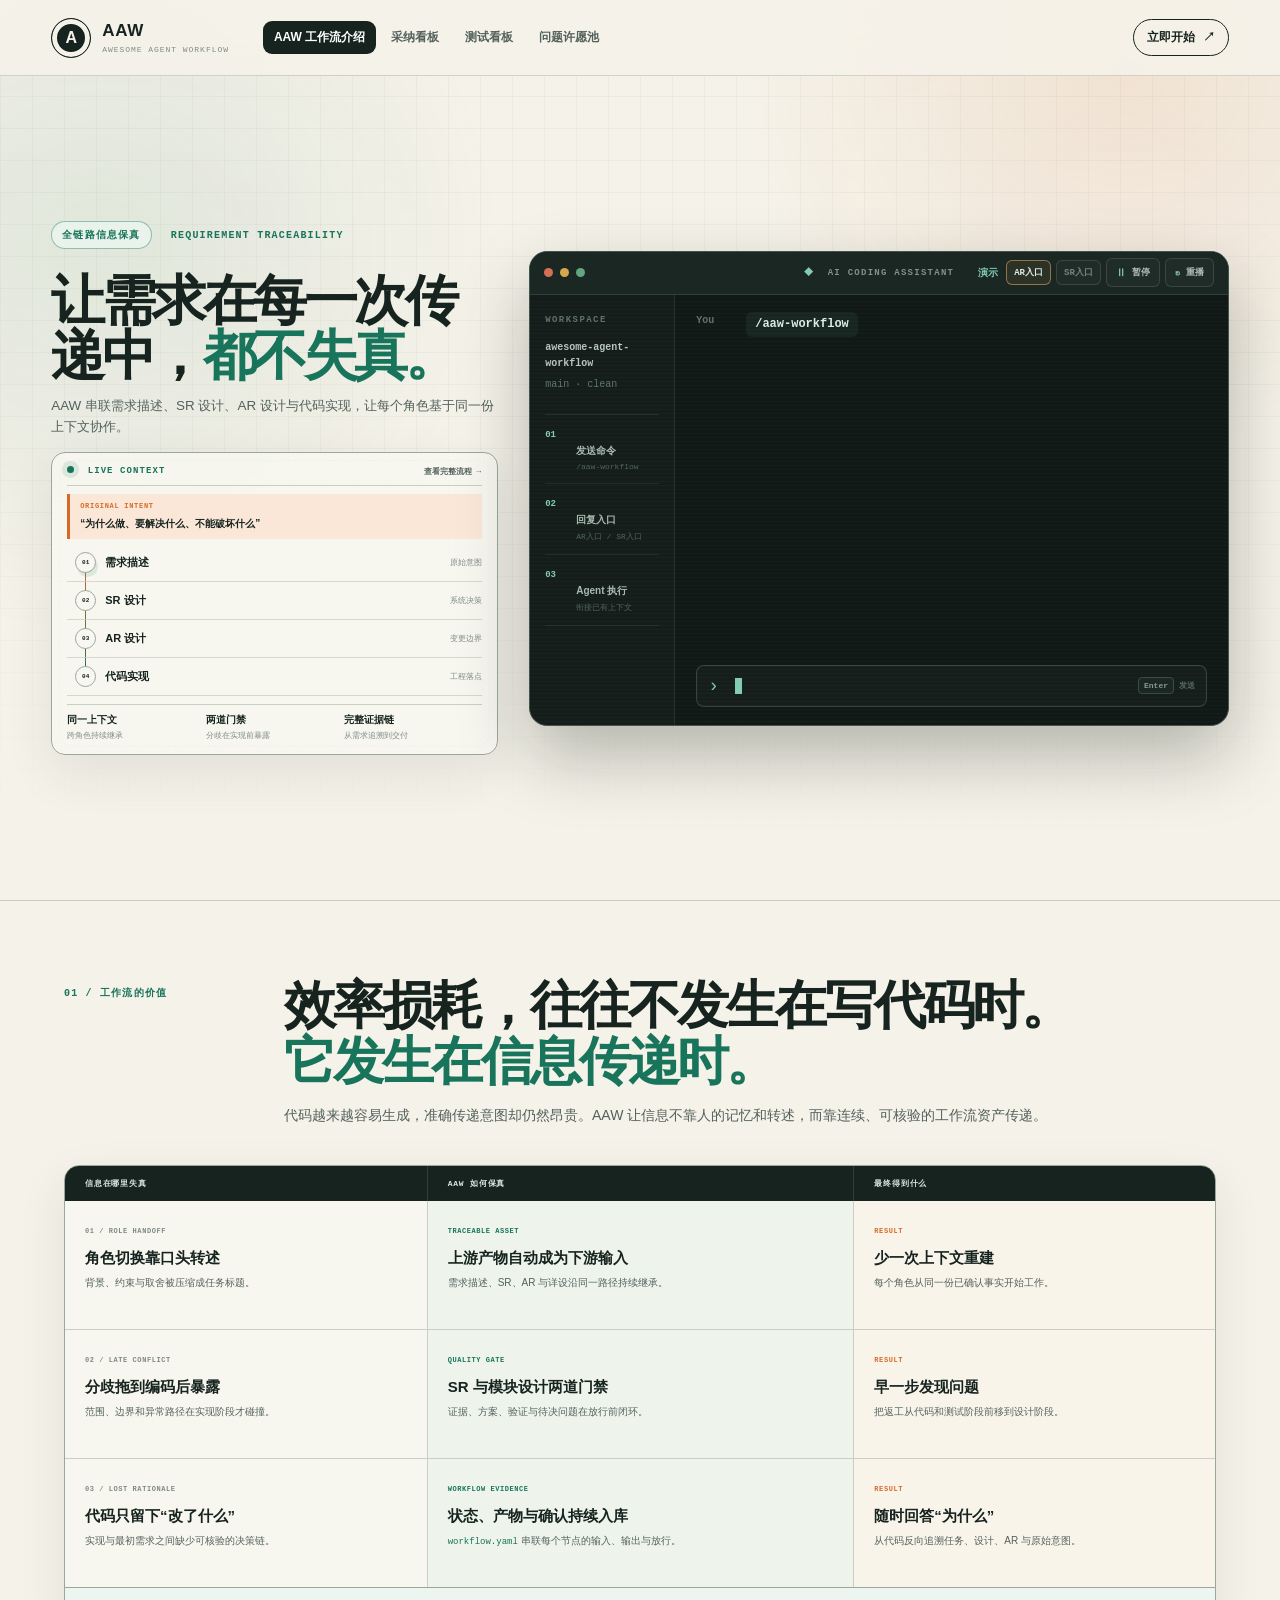
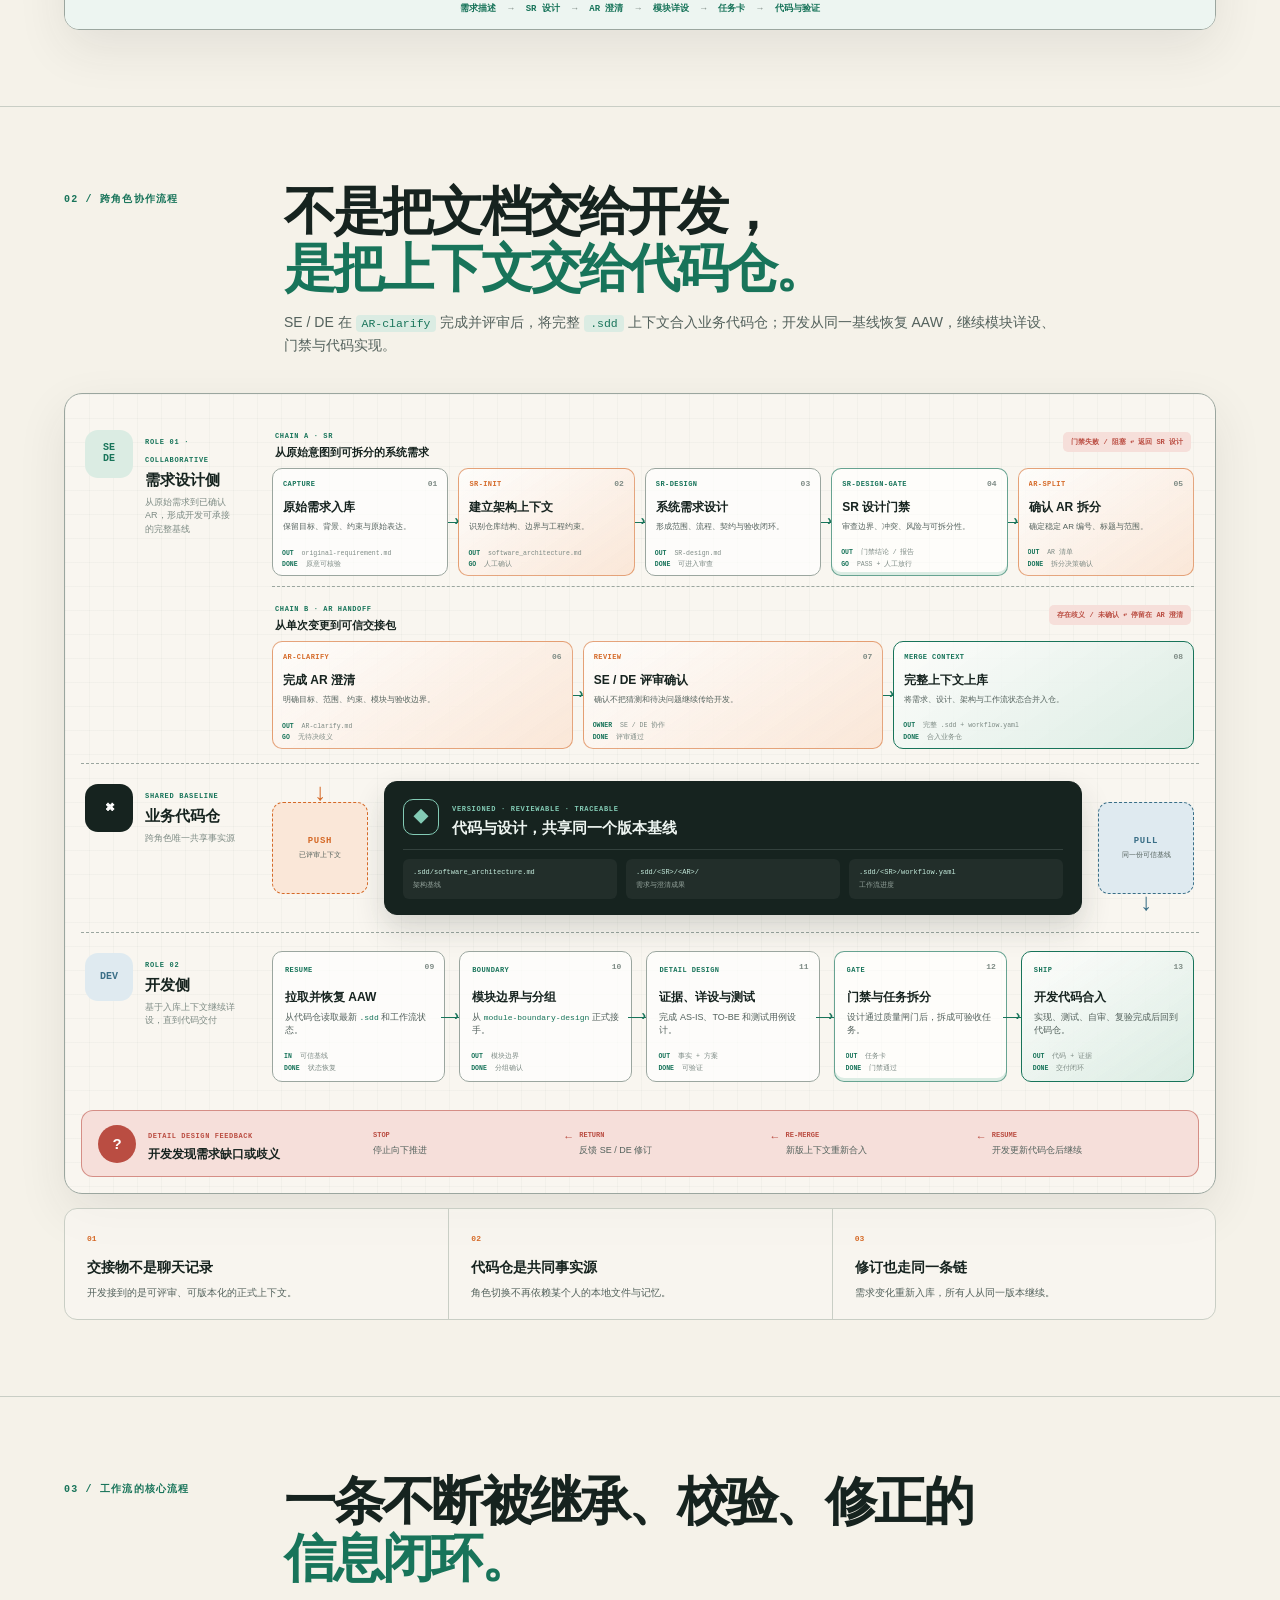
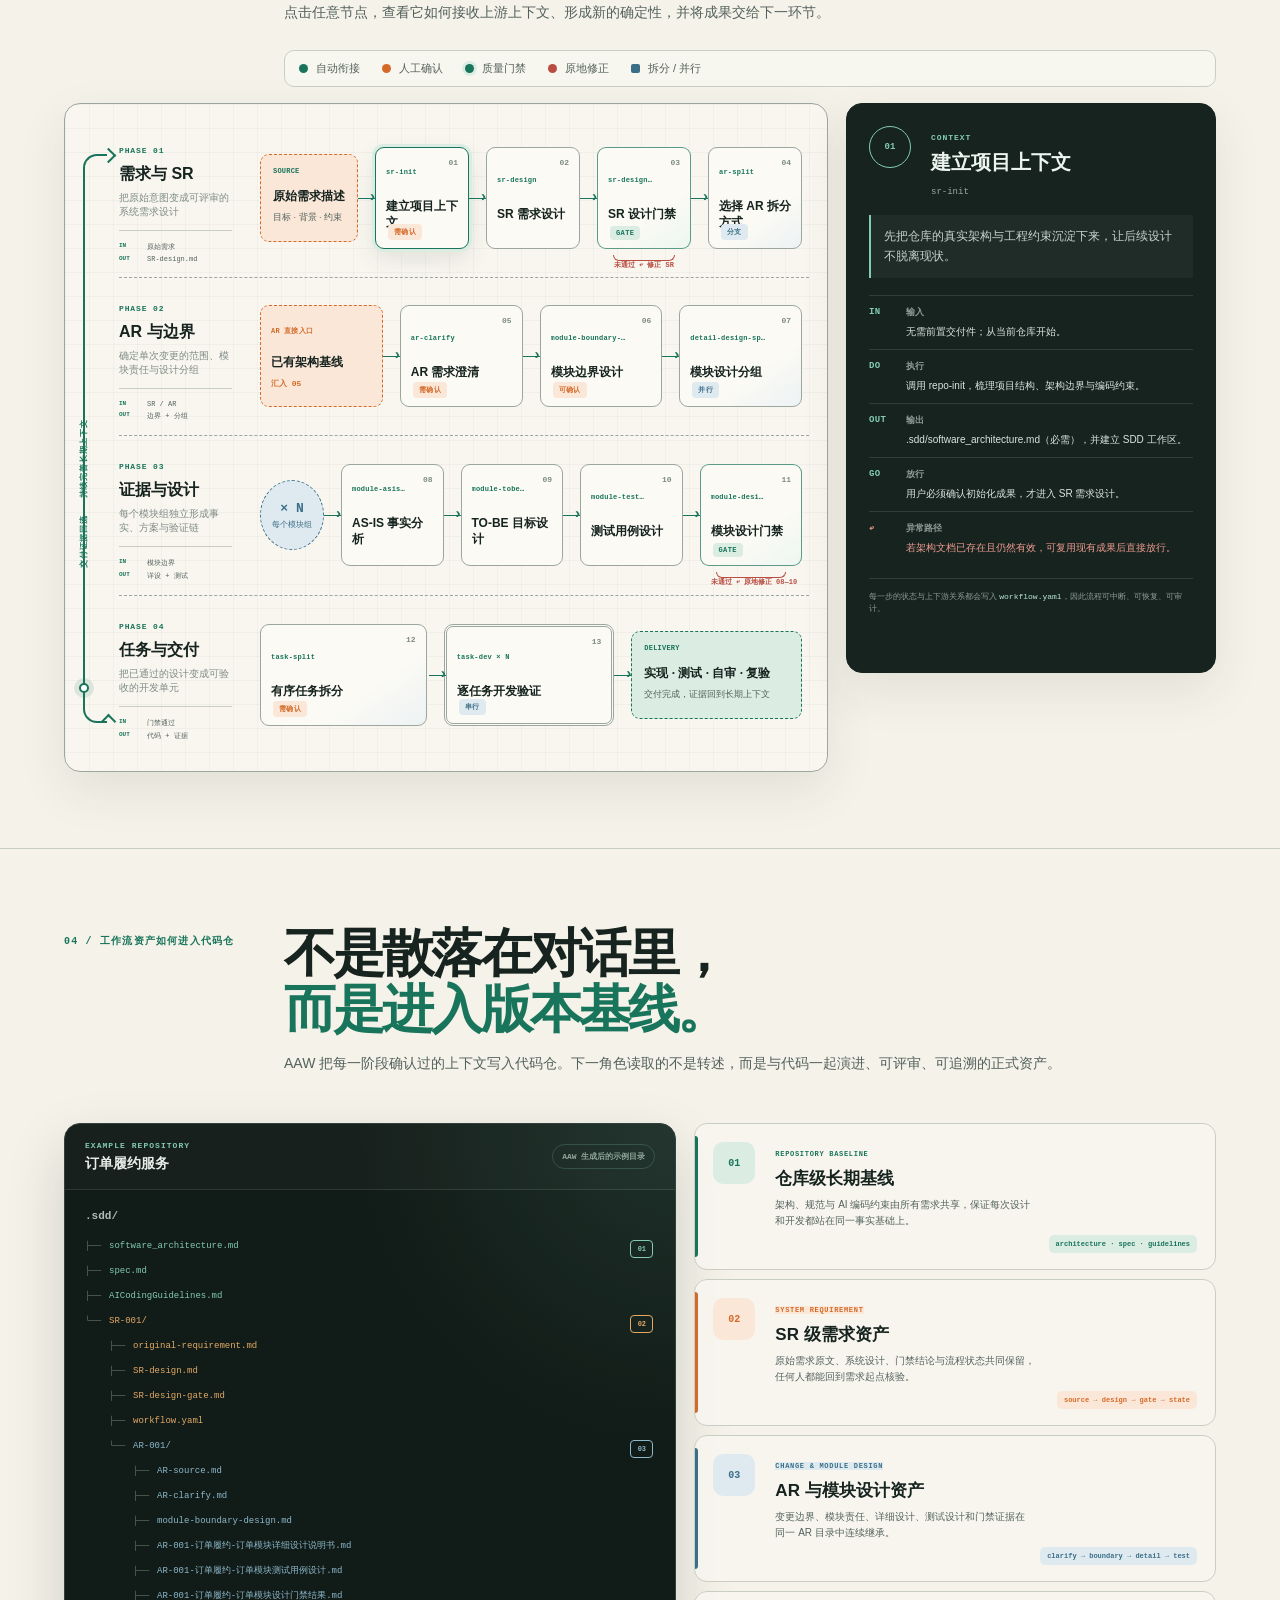
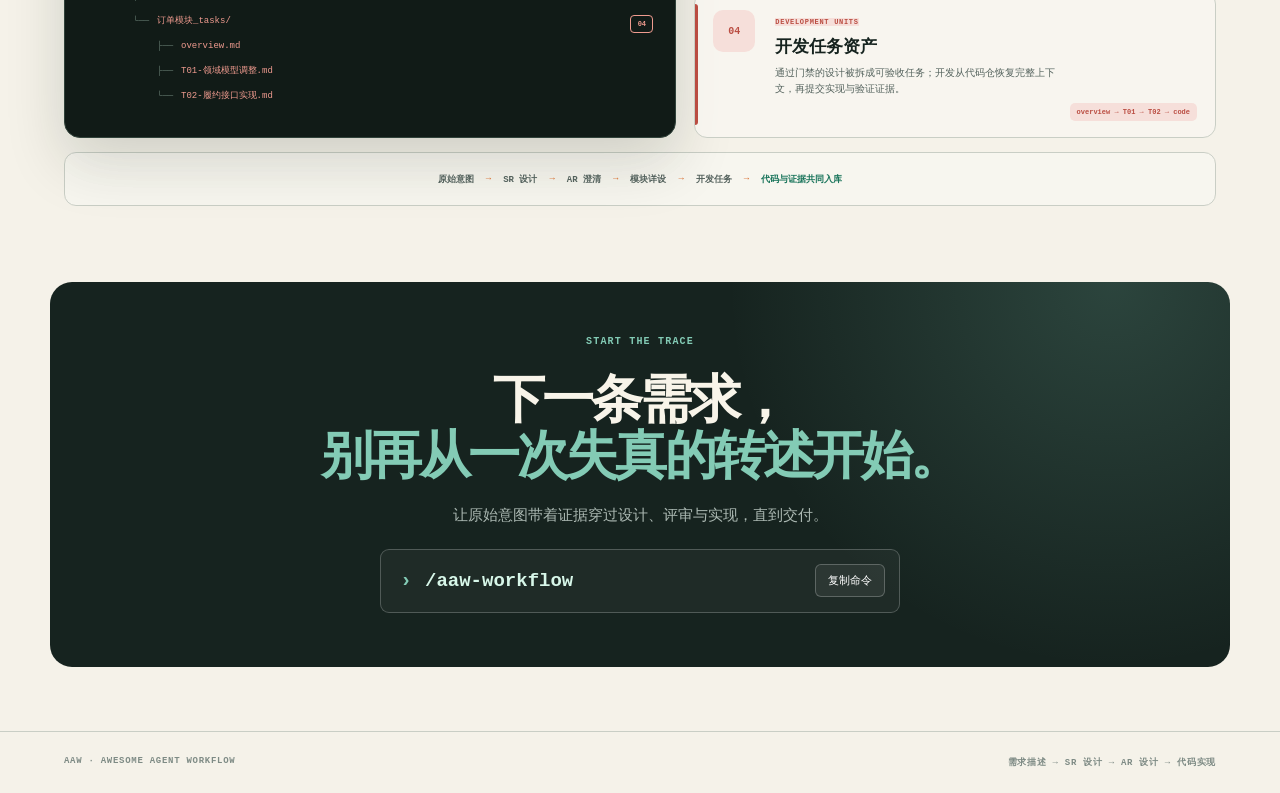
==== commit 5776ff96: "feat: highlight AAW repository assets" ====
--- a/telemetry-front/portal/aaw-workflow.html
+++ b/telemetry-front/portal/aaw-workflow.html
@@ -6,7 +6,7 @@
 <meta name="description" content="AAW 让需求描述、SR 设计、AR 设计与代码实现形成可追溯的信息链，减少人与人之间的信息传递失真。">
 <title>AAW 工作流介绍 · Adoption Studio</title>
 <link rel="stylesheet" href="vendor/fonts.css">
-<link rel="stylesheet" href="aaw-workflow.css?v=20260727-8">
+<link rel="stylesheet" href="aaw-workflow.css?v=20260727-10">
 <script defer src="aaw-workflow.js?v=20260727-5"></script>
 </head>
 <body>
@@ -426,6 +426,72 @@
     </div>
   </section>
 
+  <section class="assets-section" id="assets" aria-labelledby="assets-title">
+    <div class="section-heading assets-heading">
+      <p class="section-index">04 / 工作流资产如何进入代码仓</p>
+      <h2 id="assets-title">不是散落在对话里，<br><em>而是进入版本基线。</em></h2>
+      <p>AAW 把每一阶段确认过的上下文写入代码仓。下一角色读取的不是转述，而是与代码一起演进、可评审、可追溯的正式资产。</p>
+    </div>
+
+    <div class="repo-assets">
+      <div class="repo-tree-panel" aria-label="AAW 生成的示例代码仓目录">
+        <header>
+          <div><small>EXAMPLE REPOSITORY</small><b>订单履约服务</b></div>
+          <span>AAW 生成后的示例目录</span>
+        </header>
+        <div class="repo-tree" role="tree">
+          <p class="tree-line tree-line--root" role="treeitem"><code>.sdd/</code></p>
+          <p class="tree-line asset-tone--baseline" role="treeitem"><span>├──</span><code>software_architecture.md</code><em>01</em></p>
+          <p class="tree-line asset-tone--baseline" role="treeitem"><span>├──</span><code>spec.md</code></p>
+          <p class="tree-line asset-tone--baseline" role="treeitem"><span>├──</span><code>AICodingGuidelines.md</code></p>
+          <p class="tree-line asset-tone--sr" role="treeitem"><span>└──</span><code>SR-001/</code><em>02</em></p>
+          <p class="tree-line tree-line--d2 asset-tone--sr" role="treeitem"><span>├──</span><code>original-requirement.md</code></p>
+          <p class="tree-line tree-line--d2 asset-tone--sr" role="treeitem"><span>├──</span><code>SR-design.md</code></p>
+          <p class="tree-line tree-line--d2 asset-tone--sr" role="treeitem"><span>├──</span><code>SR-design-gate.md</code></p>
+          <p class="tree-line tree-line--d2 asset-tone--sr" role="treeitem"><span>├──</span><code>workflow.yaml</code></p>
+          <p class="tree-line tree-line--d2 asset-tone--ar" role="treeitem"><span>└──</span><code>AR-001/</code><em>03</em></p>
+          <p class="tree-line tree-line--d3 asset-tone--ar" role="treeitem"><span>├──</span><code>AR-source.md</code></p>
+          <p class="tree-line tree-line--d3 asset-tone--ar" role="treeitem"><span>├──</span><code>AR-clarify.md</code></p>
+          <p class="tree-line tree-line--d3 asset-tone--ar" role="treeitem"><span>├──</span><code>module-boundary-design.md</code></p>
+          <p class="tree-line tree-line--d3 asset-tone--ar" role="treeitem"><span>├──</span><code>AR-001-订单履约-订单模块详细设计说明书.md</code></p>
+          <p class="tree-line tree-line--d3 asset-tone--ar" role="treeitem"><span>├──</span><code>AR-001-订单履约-订单模块测试用例设计.md</code></p>
+          <p class="tree-line tree-line--d3 asset-tone--ar" role="treeitem"><span>├──</span><code>AR-001-订单履约-订单模块设计门禁结果.md</code></p>
+          <p class="tree-line tree-line--d3 asset-tone--task" role="treeitem"><span>└──</span><code>订单模块_tasks/</code><em>04</em></p>
+          <p class="tree-line tree-line--d4 asset-tone--task" role="treeitem"><span>├──</span><code>overview.md</code></p>
+          <p class="tree-line tree-line--d4 asset-tone--task" role="treeitem"><span>├──</span><code>T01-领域模型调整.md</code></p>
+          <p class="tree-line tree-line--d4 asset-tone--task" role="treeitem"><span>└──</span><code>T02-履约接口实现.md</code></p>
+        </div>
+      </div>
+
+      <div class="asset-notes" aria-label="目录资产的四个层级">
+        <article class="asset-note asset-tone--baseline">
+          <span>01</span>
+          <div><small>REPOSITORY BASELINE</small><h3>仓库级长期基线</h3><p>架构、规范与 AI 编码约束由所有需求共享，保证每次设计和开发都站在同一事实基础上。</p></div>
+          <code>architecture · spec · guidelines</code>
+        </article>
+        <article class="asset-note asset-tone--sr">
+          <span>02</span>
+          <div><small>SYSTEM REQUIREMENT</small><h3>SR 级需求资产</h3><p>原始需求原文、系统设计、门禁结论与流程状态共同保留，任何人都能回到需求起点核验。</p></div>
+          <code>source → design → gate → state</code>
+        </article>
+        <article class="asset-note asset-tone--ar">
+          <span>03</span>
+          <div><small>CHANGE &amp; MODULE DESIGN</small><h3>AR 与模块设计资产</h3><p>变更边界、模块责任、详细设计、测试设计和门禁证据在同一 AR 目录中连续继承。</p></div>
+          <code>clarify → boundary → detail → test</code>
+        </article>
+        <article class="asset-note asset-tone--task">
+          <span>04</span>
+          <div><small>DEVELOPMENT UNITS</small><h3>开发任务资产</h3><p>通过门禁的设计被拆成可验收任务；开发从代码仓恢复完整上下文，再提交实现与验证证据。</p></div>
+          <code>overview → T01 → T02 → code</code>
+        </article>
+      </div>
+    </div>
+
+    <div class="asset-continuity" aria-label="工作流资产连续性">
+      <span>原始意图</span><i>→</i><span>SR 设计</span><i>→</i><span>AR 澄清</span><i>→</i><span>模块详设</span><i>→</i><span>开发任务</span><i>→</i><b>代码与证据共同入库</b>
+    </div>
+  </section>
+
   <section class="final-cta" aria-labelledby="cta-title">
     <p class="section-index">START THE TRACE</p>
     <h2 id="cta-title">下一条需求，<br><em>别再从一次失真的转述开始。</em></h2>
--- a/telemetry-front/portal/aaw-workflow.css
+++ b/telemetry-front/portal/aaw-workflow.css
@@ -295,11 +295,11 @@
 .hero-terminal { align-self: center; }
 .hero-terminal .terminal-screen { grid-template-columns: 145px 1fr; }
 .hero-terminal .terminal-context { padding: 20px 15px; }
-.hero-terminal .terminal-context > b { font-size: 9px; }
+.hero-terminal .terminal-context > b { font-size: 10px; }
 .hero-terminal .terminal-steps { margin-top: 24px; }
 .hero-terminal .terminal-transcript { padding-inline: 21px; }
 
-.value-section, .start-section, .collaboration-section, .workflow-section {
+.value-section, .start-section, .collaboration-section, .workflow-section, .assets-section {
   max-width: 1320px;
   margin: auto;
   padding: 76px clamp(22px, 5vw, 72px);
@@ -507,7 +507,7 @@
 .terminal-lights i { width: 9px; height: 9px; border-radius: 50%; background: #d66f55; }
 .terminal-lights i:nth-child(2) { background: #d5a84e; }
 .terminal-lights i:nth-child(3) { background: #62a581; }
-.terminal-demo__identity { color: #7f9189; font: 700 8px var(--mono); letter-spacing: .14em; }
+.terminal-demo__identity { color: #7f9189; font: 700 9px var(--mono); letter-spacing: .14em; }
 .terminal-demo__identity i { margin-right: 7px; color: #83cbb5; font-style: normal; }
 .terminal-demo__actions { justify-self: end; display: flex; align-items: center; gap: 5px; }
 .terminal-demo__switch-label { margin-right: 2px; color: #586c62; font: 700 7px var(--mono); letter-spacing: .08em; }
@@ -528,7 +528,7 @@
 .terminal-demo__actions button:focus-visible { color: #e8f8f0; border-color: #699c89; outline: none; }
 .terminal-demo__actions span { color: #83cbb5; font: 700 10px var(--mono); }
 .terminal-demo__actions [data-terminal-entry] { min-height: 25px; padding-inline: 7px; color: #71867c; }
-.terminal-demo__actions [data-terminal-entry] b { font: 600 8px var(--mono); }
+.terminal-demo__actions [data-terminal-entry] b { font: 600 9px var(--mono); }
 .terminal-demo__actions [data-terminal-entry][aria-pressed="true"] {
   border-color: rgba(131,203,181,.52);
   color: #dcebe4;
@@ -550,14 +550,14 @@
   border-right: 1px solid rgba(200, 222, 211, .1);
   background: rgba(255,255,255,.018);
 }
-.terminal-context span { display: block; color: #617269; font: 700 8px var(--mono); letter-spacing: .16em; }
-.terminal-context b { display: block; margin-top: 15px; color: #b8c8c0; font: 600 11px var(--mono); line-height: 1.6; word-break: break-word; }
-.terminal-context small { display: block; margin-top: 7px; color: #5f776c; font: 500 9px var(--mono); }
+.terminal-context span { display: block; color: #617269; font: 700 9px var(--mono); letter-spacing: .16em; }
+.terminal-context b { display: block; margin-top: 15px; color: #b8c8c0; font: 600 12px var(--mono); line-height: 1.6; word-break: break-word; }
+.terminal-context small { display: block; margin-top: 7px; color: #5f776c; font: 500 10px var(--mono); }
 .terminal-steps { margin: 31px 0 0; padding: 0; border-top: 1px solid rgba(200, 222, 211, .1); list-style: none; }
 .terminal-steps li { position: relative; padding: 14px 0 12px 31px; border-bottom: 1px solid rgba(200, 222, 211, .08); }
-.terminal-steps i { position: absolute; left: 0; top: 15px; color: #83cbb5; font: 700 8px var(--mono); font-style: normal; }
-.terminal-steps b { display: block; color: #a9bab2; font: 600 9px var(--sans); }
-.terminal-steps small { margin-top: 4px; color: #52665c; font-size: 7px; }
+.terminal-steps i { position: absolute; left: 0; top: 15px; color: #83cbb5; font: 700 9px var(--mono); font-style: normal; }
+.terminal-steps b { display: block; color: #a9bab2; font: 600 10px var(--sans); }
+.terminal-steps small { margin-top: 4px; color: #52665c; font-size: 8px; }
 .terminal-transcript {
   min-width: 0;
   min-height: 430px;
@@ -567,21 +567,21 @@
   padding: 17px 24px 18px;
   font-family: var(--mono);
 }
-.terminal-conversation { min-height: 0; display: flex; flex-direction: column; justify-content: flex-end; gap: 7px; }
+.terminal-conversation { min-height: 0; display: flex; flex-direction: column; justify-content: flex-start; gap: 8px; }
 .terminal-message {
   display: grid;
-  grid-template-columns: 35px 1fr;
-  gap: 9px;
+  grid-template-columns: 40px 1fr;
+  gap: 10px;
   color: #93a79d;
-  font-size: 8px;
-  line-height: 1.45;
+  font-size: 10px;
+  line-height: 1.5;
   opacity: 0;
   transform: translateY(6px);
   transition: opacity .3s ease, transform .3s ease;
 }
 .terminal-message > span { padding-top: 1px; color: #60756b; font-weight: 700; }
 .terminal-message p { margin: 0; }
-.terminal-message code { color: #dcebe4; font: 700 9px var(--mono); }
+.terminal-message code { color: #dcebe4; font: 700 12px var(--mono); }
 .terminal-message--user p {
   width: fit-content;
   padding: 5px 9px;
@@ -593,7 +593,7 @@
 .terminal-message--agent > div { padding-left: 9px; border-left: 1px solid rgba(131,203,181,.22); }
 .terminal-message--agent p + p { margin-top: 3px; }
 .terminal-message--agent i { display: inline-block; width: 14px; color: #83cbb5; font-style: normal; }
-.terminal-message--agent small { color: #52665c; font-size: 7px; }
+.terminal-message--agent small { color: #52665c; font-size: 8px; }
 .terminal-entry ol { display: flex; gap: 24px; margin: 4px 0 0; padding-left: 17px; color: #d8e4de; }
 .terminal-user-entry p { color: #f1d2aa; background: rgba(227,170,103,.08); }
 .terminal-result b { color: #dcebe4; font-weight: 700; }
@@ -610,9 +610,9 @@
   box-shadow: inset 0 0 0 1px rgba(131,203,181,.025);
 }
 .terminal-composer__prompt { color: #83cbb5; font-size: 18px; }
-.terminal-composer code { min-width: 0; color: #e8f8f0; font: 700 11px var(--mono); }
+.terminal-composer code { min-width: 0; color: #e8f8f0; font: 700 13px var(--mono); }
 .terminal-cursor { width: 7px; height: 16px; background: #83cbb5; animation: terminalBlink .8s steps(1) infinite; }
-.terminal-enter { margin-left: auto; flex: 0 0 auto; color: #596b62; font: 600 7px var(--mono); }
+.terminal-enter { margin-left: auto; flex: 0 0 auto; color: #596b62; font: 600 8px var(--mono); }
 .terminal-enter kbd { padding: 3px 5px; border: 1px solid #3c4b44; border-radius: 4px; color: #899a91; background: #1b2722; font: inherit; }
 .terminal-demo[data-phase="command-sent"] .terminal-user-command,
 .terminal-demo[data-phase="detecting"] .terminal-user-command,
@@ -1259,6 +1259,133 @@
 .detail-exception dt i, .detail-exception dd { color: #ef9b8f; }
 .detail-footnote { margin: 13px 0 0; padding-top: 12px; border-top: 1px solid rgba(207, 222, 214, .14); color: #8e9d96; font-size: 8px; line-height: 1.55; }
 .detail-footnote code { color: #bce7d7; }
+
+.assets-section { max-width: 1320px; }
+.assets-heading { max-width: 1060px; }
+.repo-assets {
+  display: grid;
+  grid-template-columns: minmax(560px, 1.08fr) minmax(410px, .92fr);
+  gap: 18px;
+  align-items: stretch;
+  margin-top: 48px;
+}
+.repo-tree-panel {
+  overflow: hidden;
+  border: 1px solid #31433b;
+  border-radius: 16px;
+  color: #e7eee9;
+  background:
+    radial-gradient(circle at 100% 0, rgba(131,203,181,.12), transparent 20rem),
+    #111b17;
+  box-shadow: 0 24px 60px rgba(11, 28, 21, .16);
+}
+.repo-tree-panel > header {
+  min-height: 66px;
+  display: flex;
+  align-items: center;
+  justify-content: space-between;
+  gap: 20px;
+  padding: 12px 20px;
+  border-bottom: 1px solid rgba(207,222,214,.13);
+  background: rgba(255,255,255,.025);
+}
+.repo-tree-panel > header small { display: block; color: #83cbb5; font: 700 8px var(--mono); letter-spacing: .13em; }
+.repo-tree-panel > header b { display: block; margin-top: 5px; font: 600 14px var(--display); }
+.repo-tree-panel > header > span {
+  padding: 6px 9px;
+  border: 1px solid rgba(131,203,181,.22);
+  border-radius: 999px;
+  color: #91a69c;
+  font: 600 8px var(--mono);
+}
+.repo-tree { padding: 18px 20px 22px; }
+.tree-line {
+  min-height: 25px;
+  display: grid;
+  grid-template-columns: 24px minmax(0, 1fr) 25px;
+  align-items: start;
+  margin: 0;
+  color: #60756b;
+  font: 500 9px/1.55 var(--mono);
+}
+.tree-line--root { min-height: 32px; grid-template-columns: 1fr; color: #f2f7f3; font-size: 11px; font-weight: 700; }
+.tree-line--d2 { padding-left: 24px; }
+.tree-line--d3 { padding-left: 48px; }
+.tree-line--d4 { padding-left: 72px; }
+.tree-line code { min-width: 0; color: #aebdb5; font: inherit; overflow-wrap: anywhere; }
+.tree-line em {
+  width: 23px;
+  height: 18px;
+  display: grid;
+  place-items: center;
+  border: 1px solid currentColor;
+  border-radius: 4px;
+  font: 700 7px var(--mono);
+  font-style: normal;
+}
+.tree-line.asset-tone--baseline code, .tree-line.asset-tone--baseline em { color: #83cbb5; }
+.tree-line.asset-tone--sr code, .tree-line.asset-tone--sr em { color: #e3aa67; }
+.tree-line.asset-tone--ar code, .tree-line.asset-tone--ar em { color: #8db9cc; }
+.tree-line.asset-tone--task code, .tree-line.asset-tone--task em { color: #ef9b8f; }
+.asset-notes { display: grid; grid-template-rows: repeat(4, 1fr); gap: 9px; }
+.asset-note {
+  position: relative;
+  min-height: 132px;
+  display: grid;
+  grid-template-columns: 48px minmax(0, 1fr) auto;
+  gap: 14px;
+  align-items: start;
+  padding: 18px 18px 16px;
+  border: 1px solid var(--line);
+  border-radius: 13px;
+  background: rgba(249,247,241,.78);
+}
+.asset-note::before { content: ""; position: absolute; inset: 12px auto 12px 0; width: 3px; border-radius: 0 3px 3px 0; background: var(--green); }
+.asset-note > span {
+  width: 42px;
+  height: 42px;
+  display: grid;
+  place-items: center;
+  border-radius: 10px;
+  color: var(--green);
+  background: var(--green-soft);
+  font: 700 10px var(--mono);
+}
+.asset-note small { color: var(--green); font: 700 7px var(--mono); letter-spacing: .1em; }
+.asset-note h3 { margin: 7px 0 0; font: 600 17px var(--display); }
+.asset-note p { max-width: 460px; margin: 7px 0 0; color: var(--soft); font-size: 10px; line-height: 1.6; }
+.asset-note > code {
+  align-self: end;
+  padding: 5px 7px;
+  border-radius: 5px;
+  color: var(--green);
+  background: var(--green-soft);
+  font: 700 7px var(--mono);
+  white-space: nowrap;
+}
+.asset-note.asset-tone--sr::before { background: var(--orange); }
+.asset-note.asset-tone--sr > span, .asset-note.asset-tone--sr small, .asset-note.asset-tone--sr > code { color: var(--orange); background: var(--orange-soft); }
+.asset-note.asset-tone--ar::before { background: var(--blue); }
+.asset-note.asset-tone--ar > span, .asset-note.asset-tone--ar small, .asset-note.asset-tone--ar > code { color: var(--blue); background: var(--blue-soft); }
+.asset-note.asset-tone--task::before { background: var(--red); }
+.asset-note.asset-tone--task > span, .asset-note.asset-tone--task small, .asset-note.asset-tone--task > code { color: var(--red); background: var(--red-soft); }
+.asset-continuity {
+  min-height: 54px;
+  display: flex;
+  align-items: center;
+  justify-content: center;
+  flex-wrap: wrap;
+  gap: 8px 12px;
+  margin-top: 14px;
+  padding: 12px 18px;
+  border: 1px solid var(--line);
+  border-radius: 12px;
+  color: var(--soft);
+  background: rgba(249,247,241,.72);
+  font: 700 9px var(--mono);
+}
+.asset-continuity i { color: var(--orange); font-style: normal; }
+.asset-continuity b { color: var(--green); }
 
 .final-cta {
   max-width: 1180px;
@@ -1344,6 +1471,8 @@
   .node-detail { position: static; min-height: 0; }
   .detail-grid { grid-template-columns: 1fr 1fr; column-gap: 26px; }
   .detail-exception { grid-column: 1 / -1; }
+  .repo-assets { grid-template-columns: 1fr; }
+  .asset-note { min-height: 0; }
 }
 
 @media (max-width: 720px) {
@@ -1352,7 +1481,7 @@
   .site-brand__copy small { display: none; }
   .nav-cta { font-size: 10px; }
   .portal-nav a { font-size: 10px; }
-  .hero, .value-section, .start-section, .collaboration-section, .workflow-section { padding: 58px 20px; }
+  .hero, .value-section, .start-section, .collaboration-section, .workflow-section, .assets-section { padding: 58px 20px; }
   .hero { padding-top: 48px; }
   .hero h1 { font-size: clamp(42px, 13vw, 62px); }
   .hero__proof { grid-template-columns: repeat(3, 1fr); gap: 8px; }
@@ -1427,6 +1556,18 @@
   .workflow-legend { gap: 10px 15px; margin: 20px 0 15px; }
   .detail-grid { grid-template-columns: 1fr; }
   .detail-exception { grid-column: auto; }
+  .repo-assets { margin-top: 36px; }
+  .repo-tree-panel > header { align-items: flex-start; flex-direction: column; gap: 9px; }
+  .repo-tree { padding-inline: 14px; }
+  .tree-line { grid-template-columns: 20px minmax(0, 1fr) 24px; font-size: 8px; }
+  .tree-line--root { grid-template-columns: 1fr; font-size: 10px; }
+  .tree-line--d2 { padding-left: 14px; }
+  .tree-line--d3 { padding-left: 28px; }
+  .tree-line--d4 { padding-left: 42px; }
+  .asset-note { grid-template-columns: 42px minmax(0, 1fr); padding-inline: 15px; }
+  .asset-note > span { width: 36px; height: 36px; }
+  .asset-note > code { grid-column: 2; justify-self: start; white-space: normal; }
+  .asset-continuity { justify-content: flex-start; }
   .final-cta { margin: 0 16px 70px; padding: 62px 22px; border-radius: 16px; }
   .final-command code { font-size: 14px; }
   footer { flex-direction: column; }
@@ -1447,6 +1588,8 @@
   .terminal-message { grid-template-columns: 32px 1fr; gap: 7px; }
   .terminal-enter { font-size: 0; }
   .terminal-enter kbd { font-size: 7px; }
+  .tree-line--d3 { padding-left: 20px; }
+  .tree-line--d4 { padding-left: 30px; }
   .workflow-map { margin-inline: -20px; border-radius: 0; }
   .node-detail { margin-inline: -8px; padding: 22px; }
   .final-command { flex-wrap: wrap; justify-content: center; padding: 14px; }
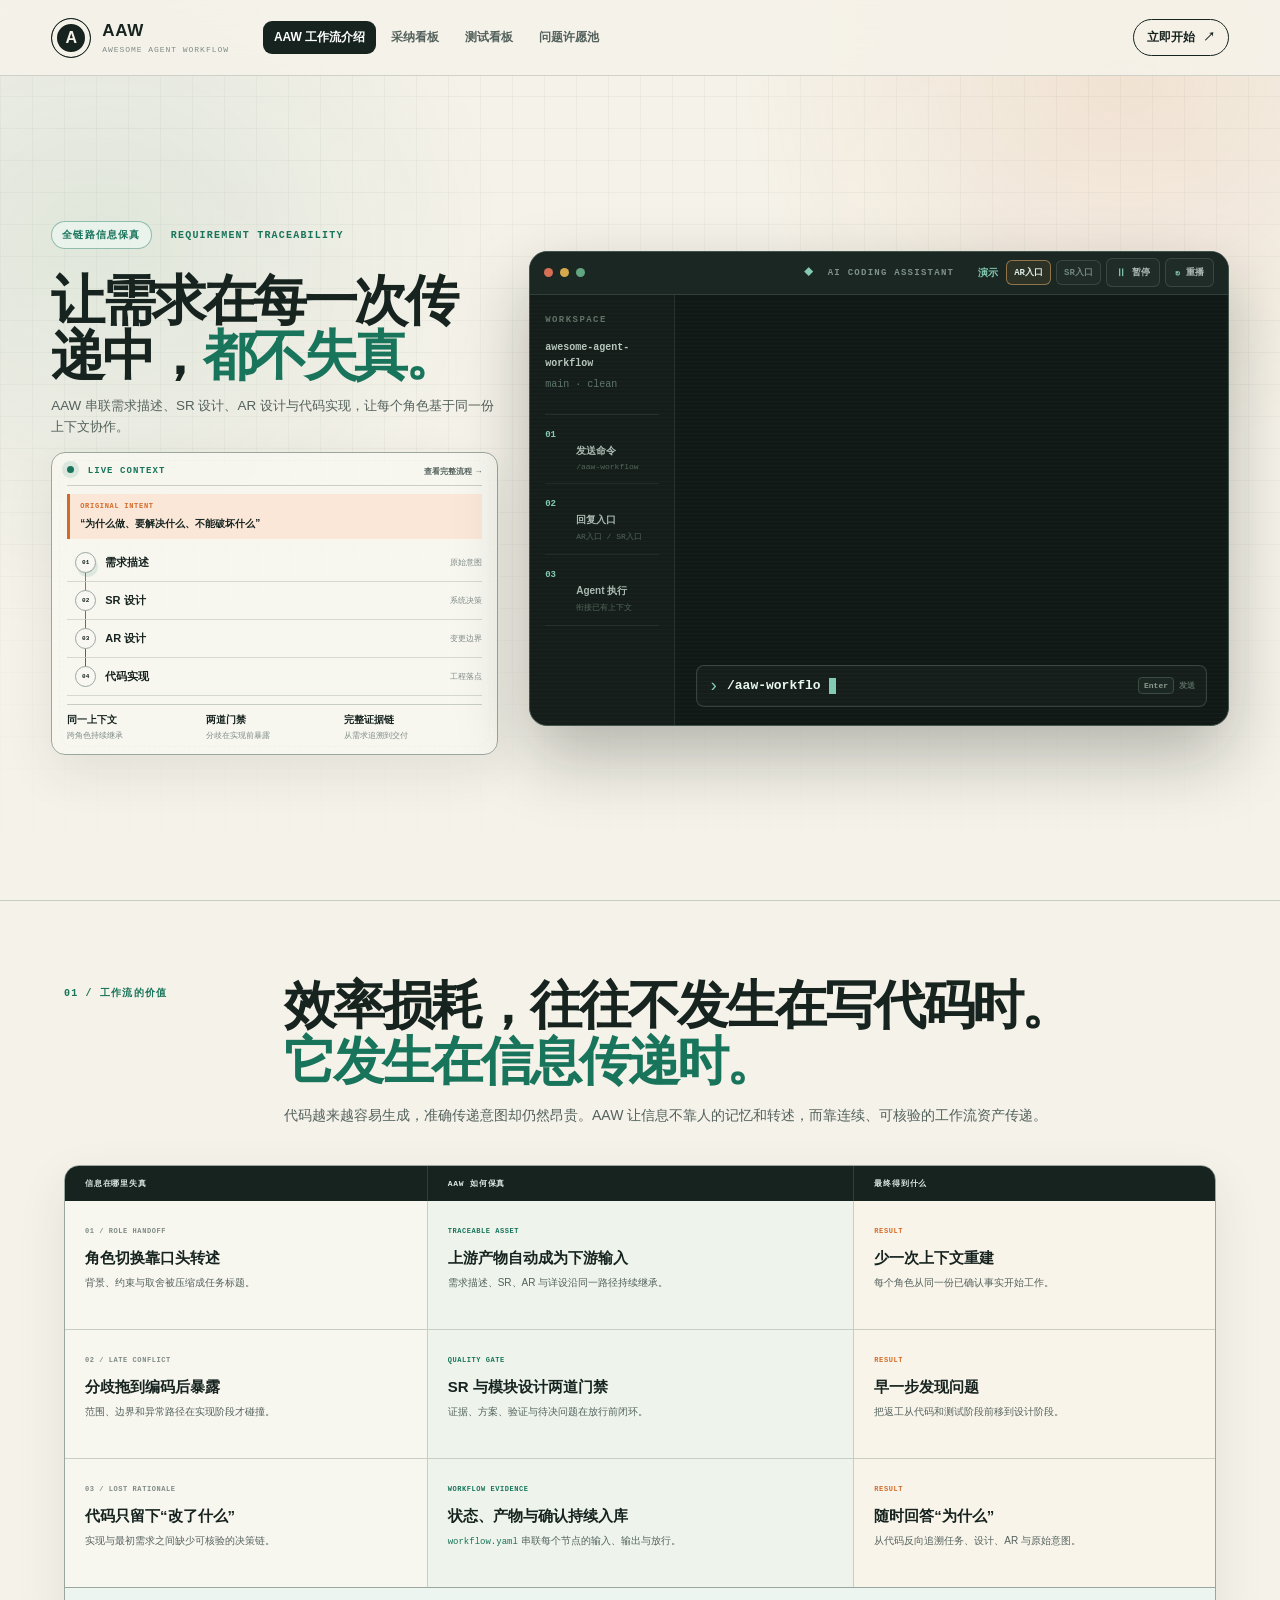
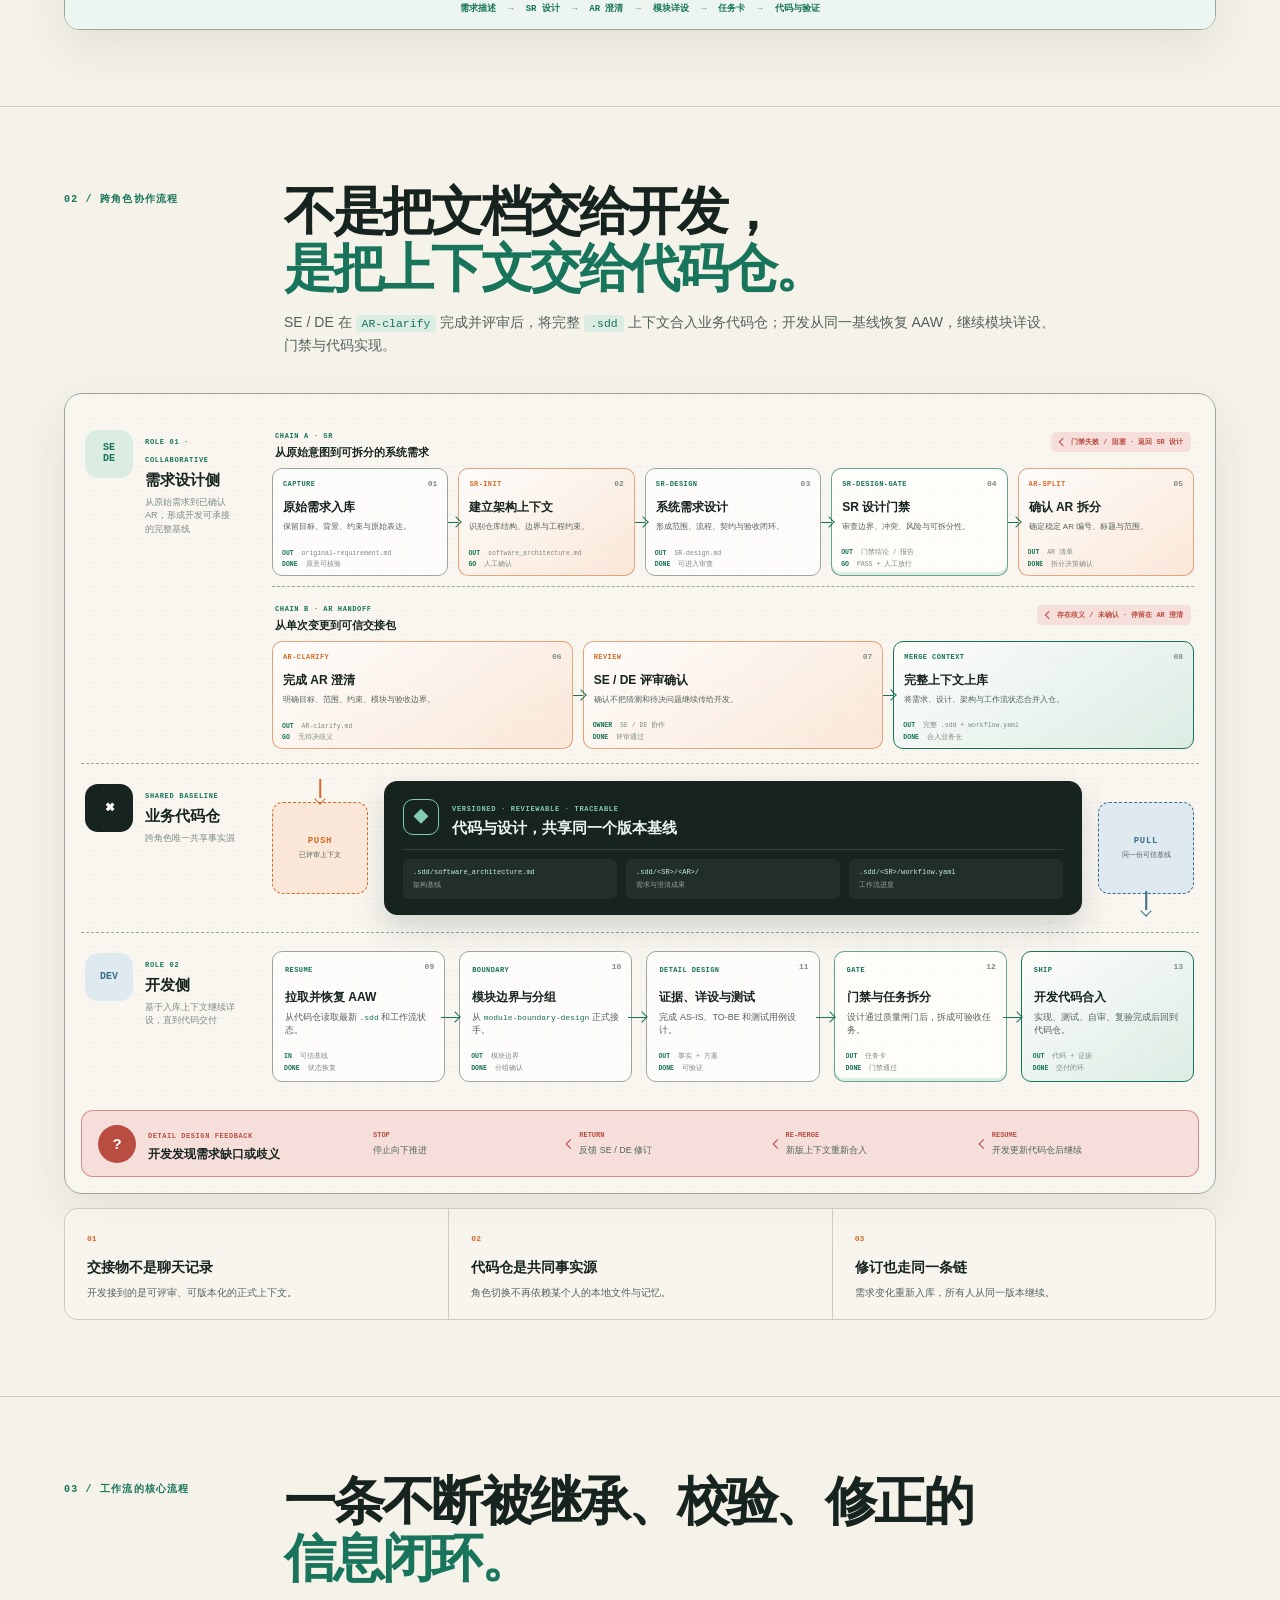
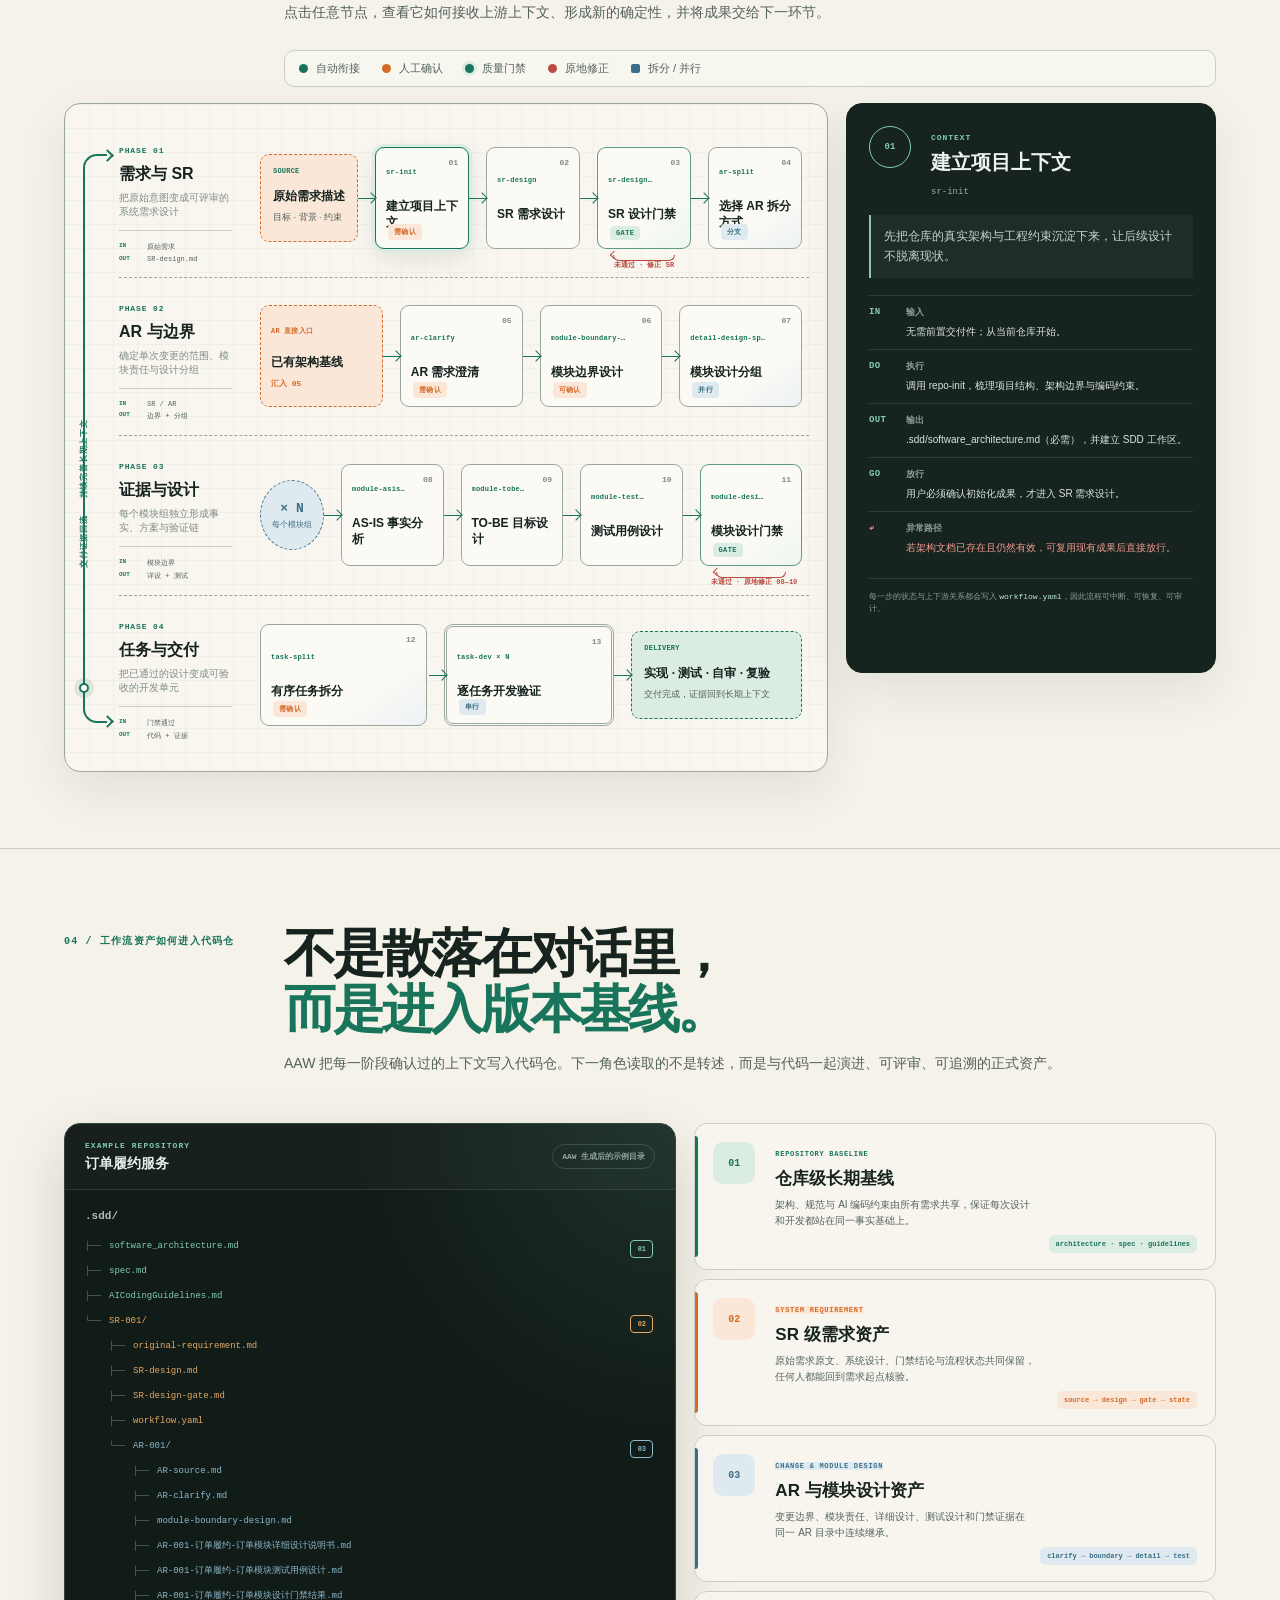
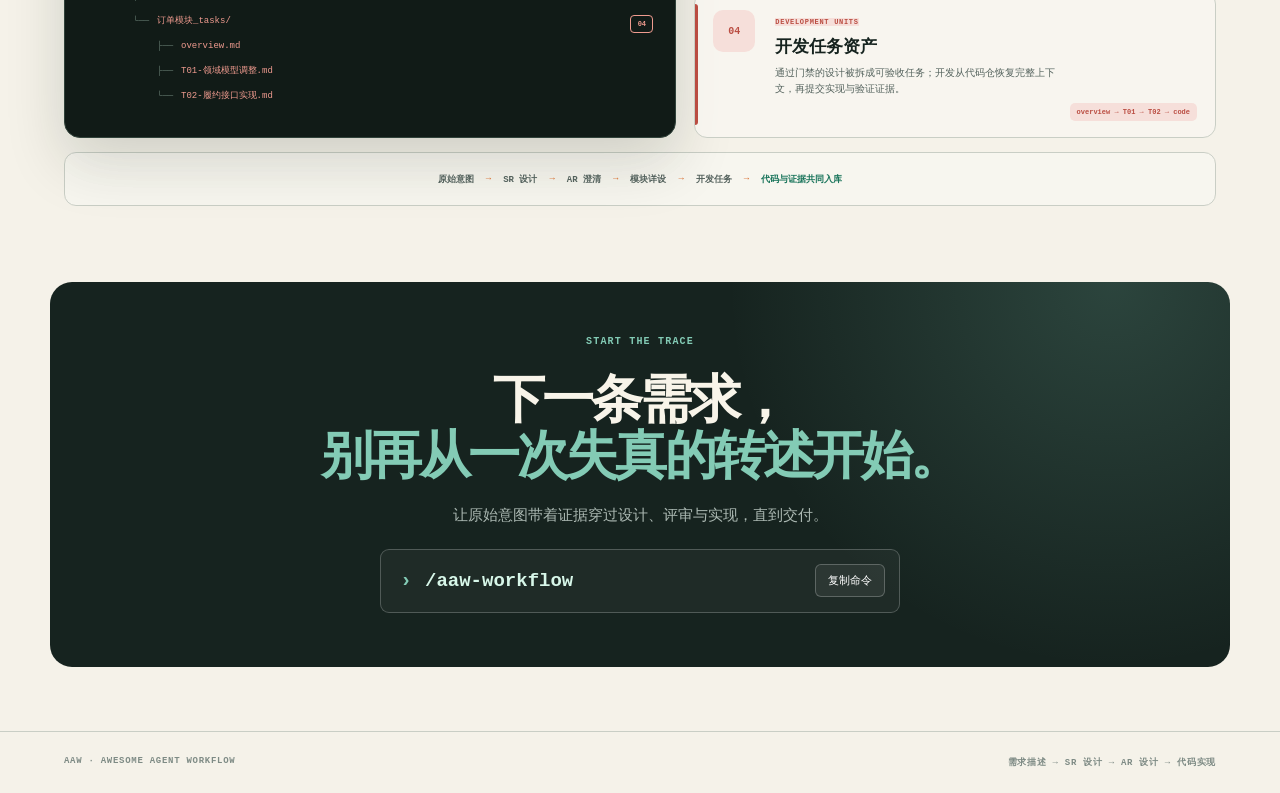
==== commit a65aadeb: "fix AAW workflow arrow alignment" ====
--- a/telemetry-front/portal/aaw-workflow.html
+++ b/telemetry-front/portal/aaw-workflow.html
@@ -6,7 +6,7 @@
 <meta name="description" content="AAW 让需求描述、SR 设计、AR 设计与代码实现形成可追溯的信息链，减少人与人之间的信息传递失真。">
 <title>AAW 工作流介绍 · Adoption Studio</title>
 <link rel="stylesheet" href="vendor/fonts.css">
-<link rel="stylesheet" href="aaw-workflow.css?v=20260727-10">
+<link rel="stylesheet" href="aaw-workflow.css?v=20260728-11">
 <script defer src="aaw-workflow.js?v=20260727-5"></script>
 </head>
 <body>
@@ -179,7 +179,7 @@
         </header>
         <div class="design-chains">
           <section class="design-chain" aria-label="SR 需求设计链">
-            <header><div><small>CHAIN A · SR</small><b>从原始意图到可拆分的系统需求</b></div><em>门禁失败 / 阻塞 ↩ 返回 SR 设计</em></header>
+            <header><div><small>CHAIN A · SR</small><b>从原始意图到可拆分的系统需求</b></div><em>门禁失败 / 阻塞 · 返回 SR 设计</em></header>
             <div class="design-track design-track--sr">
               <article class="collab-step">
                 <span>01</span><small>CAPTURE</small>
@@ -215,7 +215,7 @@
           </section>
 
           <section class="design-chain design-chain--handoff" aria-label="AR 澄清与交接链">
-            <header><div><small>CHAIN B · AR HANDOFF</small><b>从单次变更到可信交接包</b></div><em>存在歧义 / 未确认 ↩ 停留在 AR 澄清</em></header>
+            <header><div><small>CHAIN B · AR HANDOFF</small><b>从单次变更到可信交接包</b></div><em>存在歧义 / 未确认 · 停留在 AR 澄清</em></header>
             <div class="design-track design-track--ar">
               <article class="collab-step collab-step--human">
                 <span>06</span><small>AR-CLARIFY</small>
@@ -246,7 +246,7 @@
           <div><small>SHARED BASELINE</small><h3 id="role-repository">业务代码仓</h3><p>跨角色唯一共享事实源</p></div>
         </header>
         <div class="repo-track">
-          <div class="repo-transfer repo-transfer--in"><span>↓</span><b>PUSH</b><small>已评审上下文</small></div>
+          <div class="repo-transfer repo-transfer--in"><span aria-hidden="true"></span><b>PUSH</b><small>已评审上下文</small></div>
           <article class="repo-hub">
             <div class="repo-hub__title">
               <span aria-hidden="true">◆</span>
@@ -258,7 +258,7 @@
               <li><code>.sdd/&lt;SR&gt;/workflow.yaml</code><span>工作流进度</span></li>
             </ul>
           </article>
-          <div class="repo-transfer repo-transfer--out"><span>↓</span><b>PULL</b><small>同一份可信基线</small></div>
+          <div class="repo-transfer repo-transfer--out"><span aria-hidden="true"></span><b>PULL</b><small>同一份可信基线</small></div>
         </div>
       </section>
 
@@ -350,7 +350,7 @@
             </button>
             <button class="flow-node flow-node--gate" type="button" data-node="sr-design-gate" aria-pressed="false">
               <span class="node-id">03</span><small>sr-design-gate</small><b>SR 设计门禁</b><em class="node-tag node-tag--gate">GATE</em>
-              <span class="fix-loop">未通过 ↩ 修正 SR</span>
+              <span class="fix-loop">未通过 · 修正 SR</span>
             </button>
             <button class="flow-node flow-node--split" type="button" data-node="ar-split" aria-pressed="false">
               <span class="node-id">04</span><small>ar-split</small><b>选择 AR 拆分方式</b><em class="node-tag node-tag--parallel">分支</em>
@@ -389,7 +389,7 @@
             </button>
             <button class="flow-node flow-node--gate" type="button" data-node="module-design-gate" aria-pressed="false">
               <span class="node-id">11</span><small>module-design-gate</small><b>模块设计门禁</b><em class="node-tag node-tag--gate">GATE</em>
-              <span class="fix-loop">未通过 ↩ 原地修正 08—10</span>
+              <span class="fix-loop">未通过 · 原地修正 08—10</span>
             </button>
           </div>
         </section>
--- a/telemetry-front/portal/aaw-workflow.css
+++ b/telemetry-front/portal/aaw-workflow.css
@@ -753,13 +753,25 @@
 .design-chain > header small { color: var(--green); font: 700 7px var(--mono); letter-spacing: .09em; }
 .design-chain > header b { display: block; margin-top: 3px; font: 600 11px var(--display); }
 .design-chain > header em {
+  position: relative;
   flex: 0 0 auto;
-  padding: 5px 8px;
+  padding: 5px 8px 5px 20px;
   border-radius: 5px;
   color: var(--red);
   background: var(--red-soft);
   font: 700 7px var(--mono);
   font-style: normal;
+}
+.design-chain > header em::before {
+  content: "";
+  position: absolute;
+  left: 9px;
+  top: 50%;
+  width: 5px;
+  height: 5px;
+  border-bottom: 1.5px solid currentColor;
+  border-left: 1.5px solid currentColor;
+  transform: translateY(-50%) rotate(45deg);
 }
 .design-track {
   display: grid;
@@ -792,12 +804,16 @@
   background: var(--green);
 }
 .collab-step + .collab-step::after {
-  content: "›";
-  position: absolute;
-  left: -8px;
-  top: calc(50% - 9px);
-  color: var(--green);
-  font: 700 14px var(--mono);
+  content: "";
+  position: absolute;
+  left: -9px;
+  top: 50%;
+  width: 7px;
+  height: 7px;
+  border-top: 1.5px solid var(--green);
+  border-right: 1.5px solid var(--green);
+  transform: translateY(-50%) rotate(45deg);
+  pointer-events: none;
 }
 .collab-step > span {
   position: absolute;
@@ -869,7 +885,34 @@
   color: var(--orange);
   background: var(--orange-soft);
 }
-.repo-transfer > span { position: absolute; top: -23px; font: 700 24px var(--mono); animation: transferPulse 2.2s ease-in-out infinite; }
+.repo-transfer > span {
+  position: absolute;
+  top: -24px;
+  width: 14px;
+  height: 26px;
+  animation: transferPulse 2.2s ease-in-out infinite;
+}
+.repo-transfer > span::before {
+  content: "";
+  position: absolute;
+  left: 50%;
+  top: 0;
+  width: 1.5px;
+  height: 19px;
+  background: currentColor;
+  transform: translateX(-50%);
+}
+.repo-transfer > span::after {
+  content: "";
+  position: absolute;
+  left: 50%;
+  bottom: 2px;
+  width: 7px;
+  height: 7px;
+  border-right: 1.5px solid currentColor;
+  border-bottom: 1.5px solid currentColor;
+  transform: translateX(-50%) rotate(45deg);
+}
 .repo-transfer b { font: 700 9px var(--mono); letter-spacing: .08em; }
 .repo-transfer small { margin-top: 4px; color: var(--soft); font-size: 7px; text-align: center; }
 .repo-transfer--out { color: var(--blue); border-color: var(--blue); background: var(--blue-soft); }
@@ -955,11 +998,15 @@
 }
 .handoff-feedback li { position: relative; color: var(--soft); font-size: 9px; }
 .handoff-feedback li + li::before {
-  content: "←";
-  position: absolute;
-  left: -14px;
-  color: var(--red);
-  font: 700 11px var(--mono);
+  content: "";
+  position: absolute;
+  left: -12px;
+  top: 50%;
+  width: 6px;
+  height: 6px;
+  border-bottom: 1.5px solid var(--red);
+  border-left: 1.5px solid var(--red);
+  transform: translateY(-50%) rotate(45deg);
 }
 .handoff-feedback li span { display: block; margin-bottom: 5px; color: var(--red); font: 700 7px var(--mono); }
 .handoff-principles {
@@ -1029,14 +1076,19 @@
 .return-rail::before, .return-rail::after {
   content: "";
   position: absolute;
-  right: -7px;
-  width: 9px;
-  height: 9px;
+  right: -5px;
+  width: 7px;
+  height: 7px;
   border-top: 2px solid var(--green);
   border-right: 2px solid var(--green);
 }
-.return-rail::before { top: -6px; transform: rotate(45deg); }
-.return-rail::after { bottom: -6px; transform: rotate(-45deg); }
+.return-rail::before { top: -5px; transform: rotate(45deg); }
+.return-rail::after {
+  bottom: -5px;
+  border-top: 0;
+  border-bottom: 2px solid var(--green);
+  transform: rotate(-45deg);
+}
 .return-rail span {
   position: absolute;
   left: -2px;
@@ -1095,12 +1147,15 @@
   pointer-events: none;
 }
 .phase-flow > * + *::after {
-  content: "›";
-  position: absolute;
-  left: -8px;
-  top: calc(50% - 9px);
-  color: var(--green);
-  font: 700 15px var(--mono);
+  content: "";
+  position: absolute;
+  left: -9px;
+  top: 50%;
+  width: 7px;
+  height: 7px;
+  border-top: 1.5px solid var(--green);
+  border-right: 1.5px solid var(--green);
+  transform: translateY(-50%) rotate(45deg);
   pointer-events: none;
 }
 .flow-node, .entry-port, .source-node, .delivery-node, .parallel-badge {
@@ -1181,6 +1236,17 @@
   border: 1px solid var(--red);
   border-top: 0;
   border-radius: 0 0 7px 7px;
+}
+.fix-loop::after {
+  content: "";
+  position: absolute;
+  left: 3px;
+  top: -8px;
+  width: 5px;
+  height: 5px;
+  border-bottom: 1.5px solid var(--red);
+  border-left: 1.5px solid var(--red);
+  transform: rotate(45deg);
 }
 .source-node, .delivery-node {
   min-height: 88px;
@@ -1528,9 +1594,12 @@
     height: 10px;
   }
   .design-track .collab-step + .collab-step::after {
-    content: "↓";
-    left: calc(50% - 5px);
-    top: -9px;
+    left: 50%;
+    top: -8px;
+    border-top: 0;
+    border-right: 1.5px solid var(--green);
+    border-bottom: 1.5px solid var(--green);
+    transform: translateX(-50%) rotate(45deg);
   }
   .collab-step { min-height: 130px; }
   .collab-step + .collab-step::before {
@@ -1540,16 +1609,26 @@
     height: 18px;
   }
   .collab-step + .collab-step::after {
-    content: "↓";
-    left: calc(50% - 5px);
-    top: -14px;
+    left: 50%;
+    top: -15px;
+    border-top: 0;
+    border-right: 1.5px solid var(--green);
+    border-bottom: 1.5px solid var(--green);
+    transform: translateX(-50%) rotate(45deg);
   }
   .repo-track { grid-template-columns: 1fr; gap: 24px; }
   .repo-transfer { min-height: 70px; }
   .repo-transfer--out > span { bottom: -25px; }
   .repo-hub ul { grid-template-columns: 1fr; }
   .handoff-feedback ol { grid-template-columns: 1fr; gap: 13px; }
-  .handoff-feedback li + li::before { content: "↑"; left: 0; top: -13px; }
+  .handoff-feedback li + li::before {
+    left: 0;
+    top: -10px;
+    border-bottom: 0;
+    border-top: 1.5px solid var(--red);
+    border-left: 1.5px solid var(--red);
+    transform: rotate(45deg);
+  }
   .handoff-principles { grid-template-columns: 1fr; }
   .handoff-principles article { min-height: 130px; }
   .handoff-principles article + article { border-left: 0; border-top: 1px solid var(--line); }
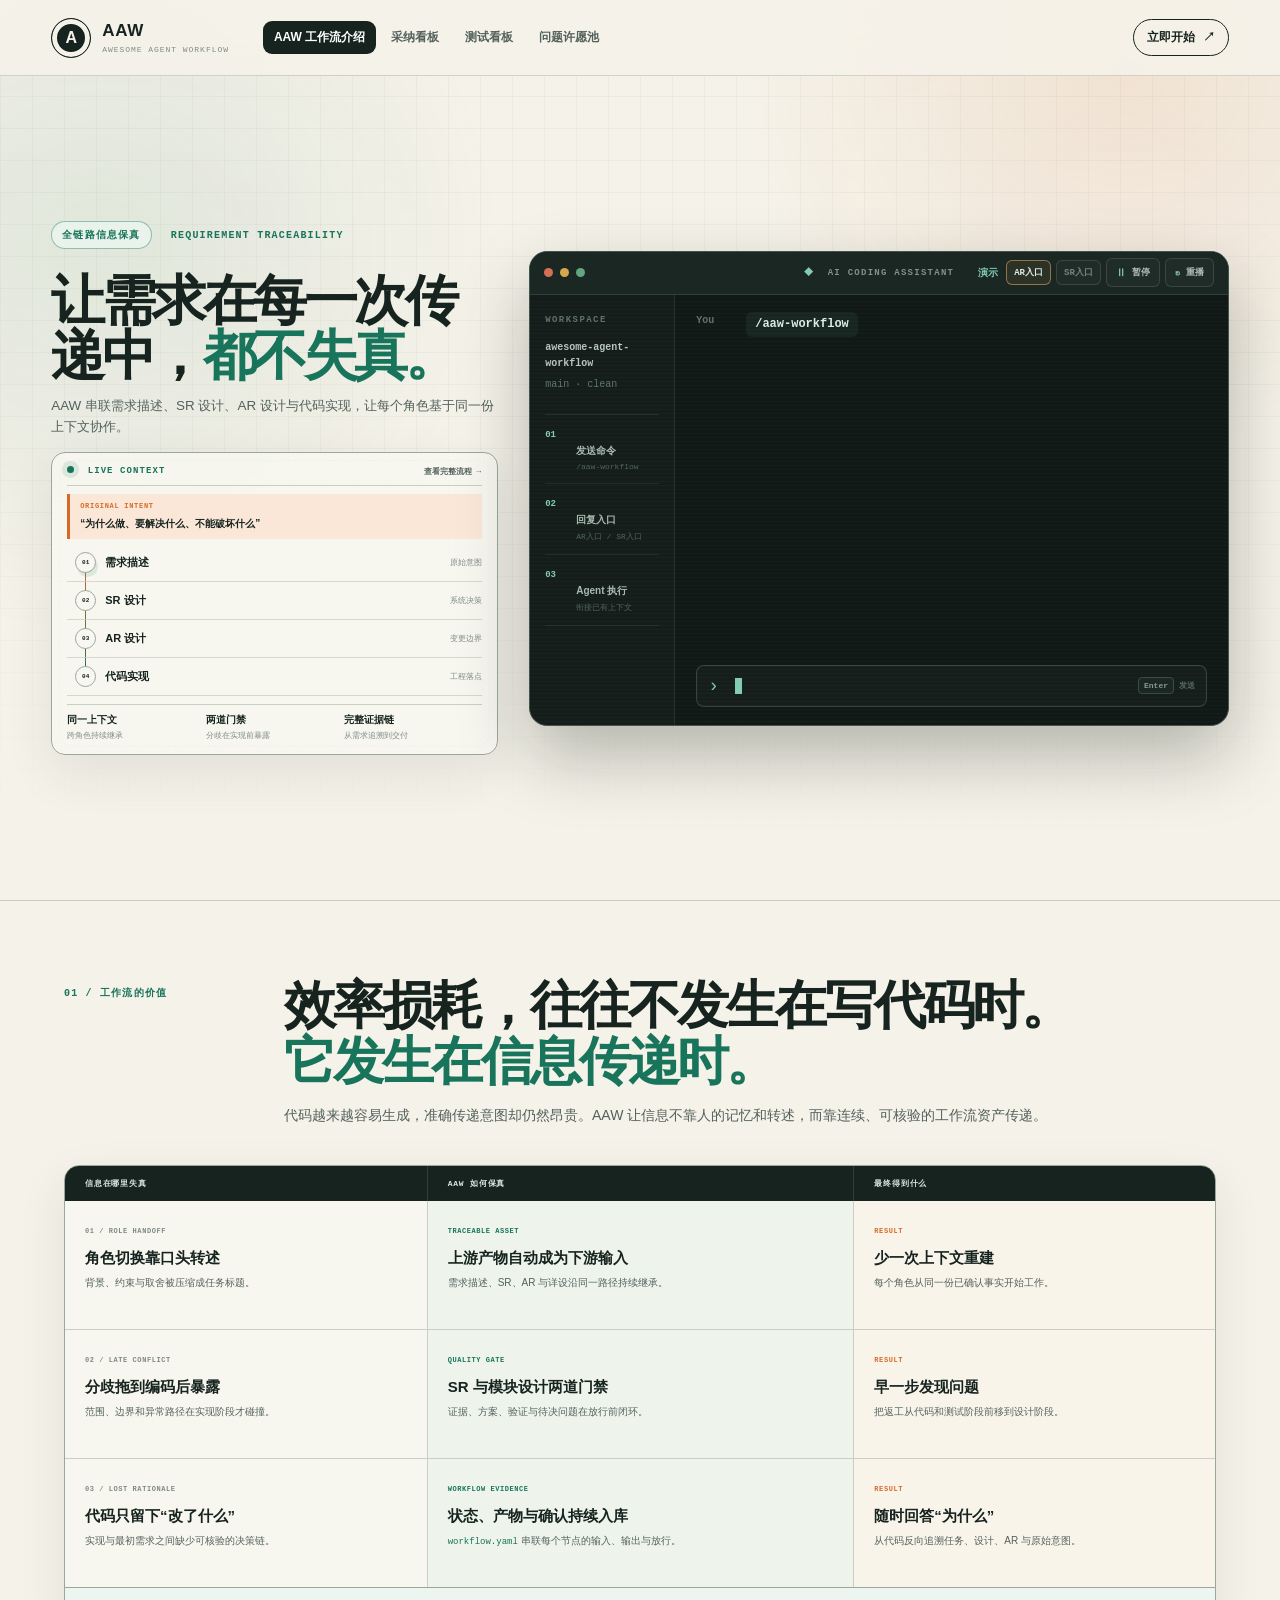
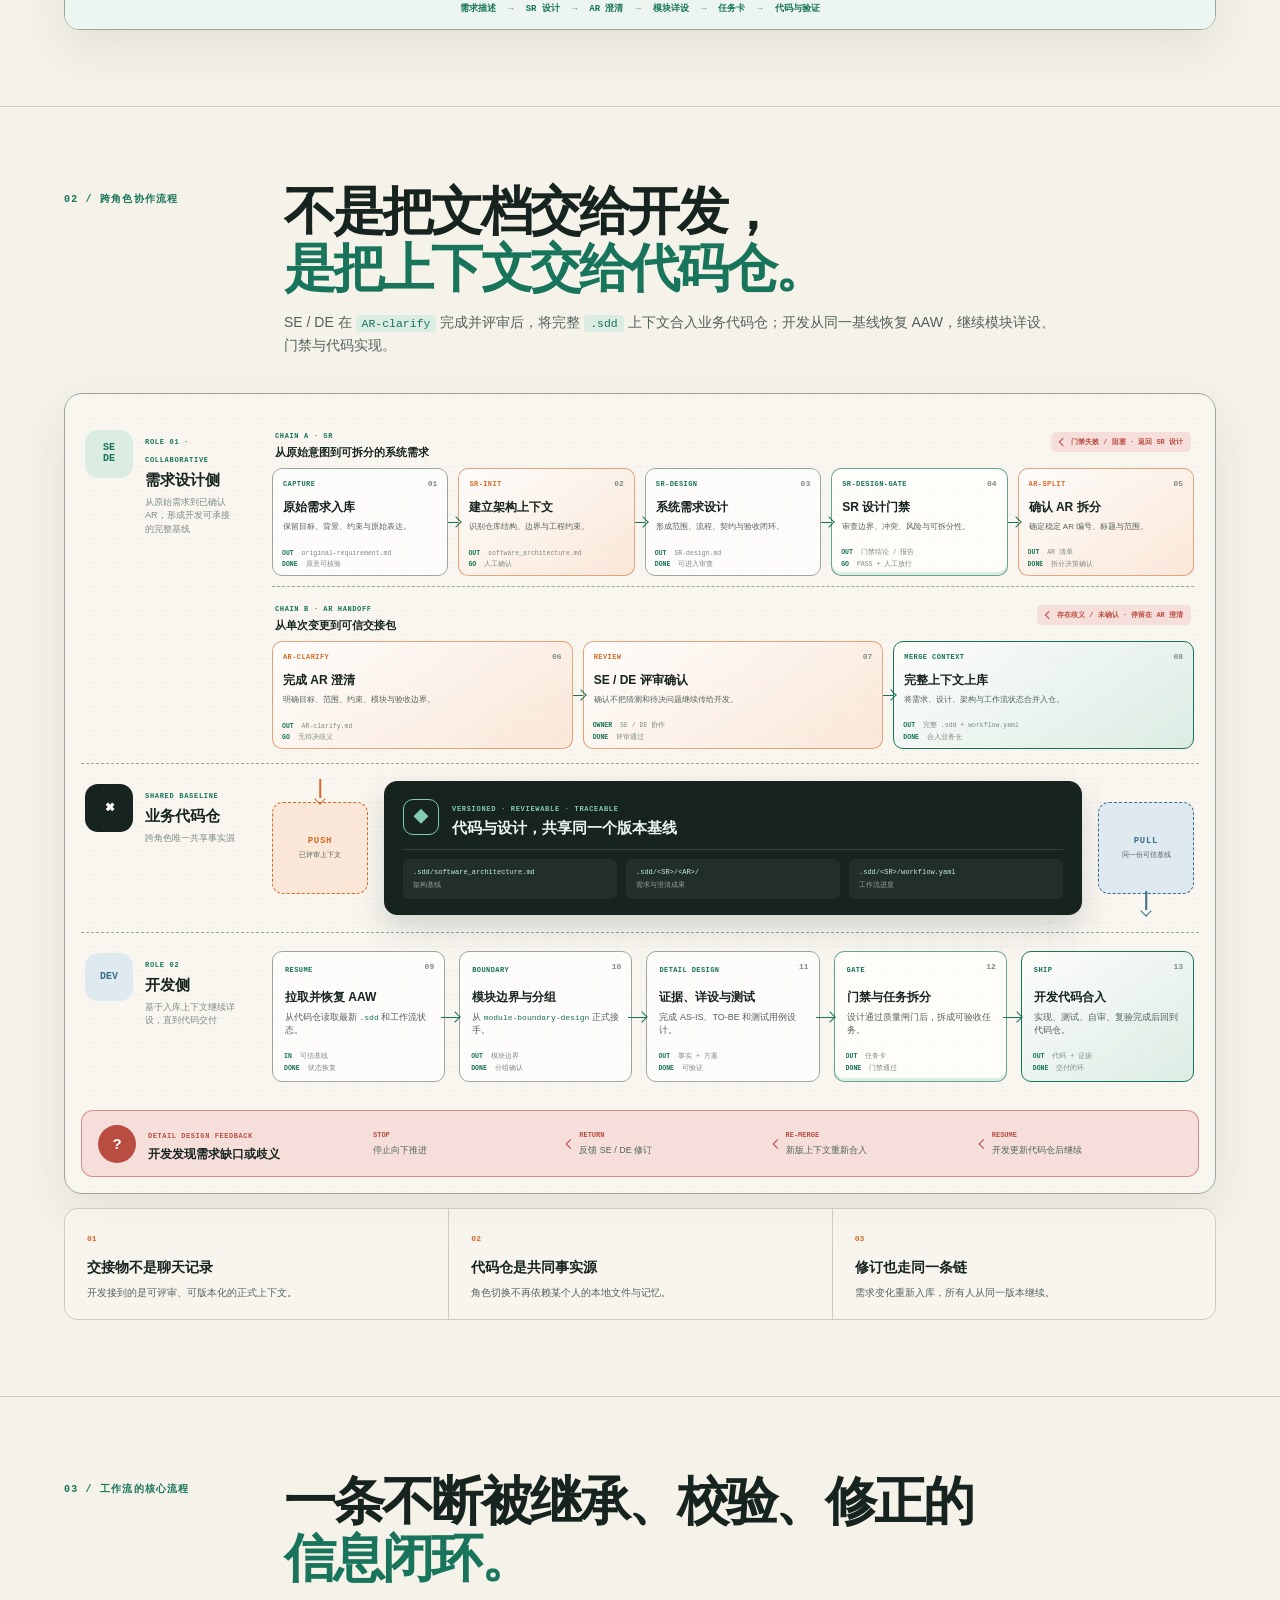
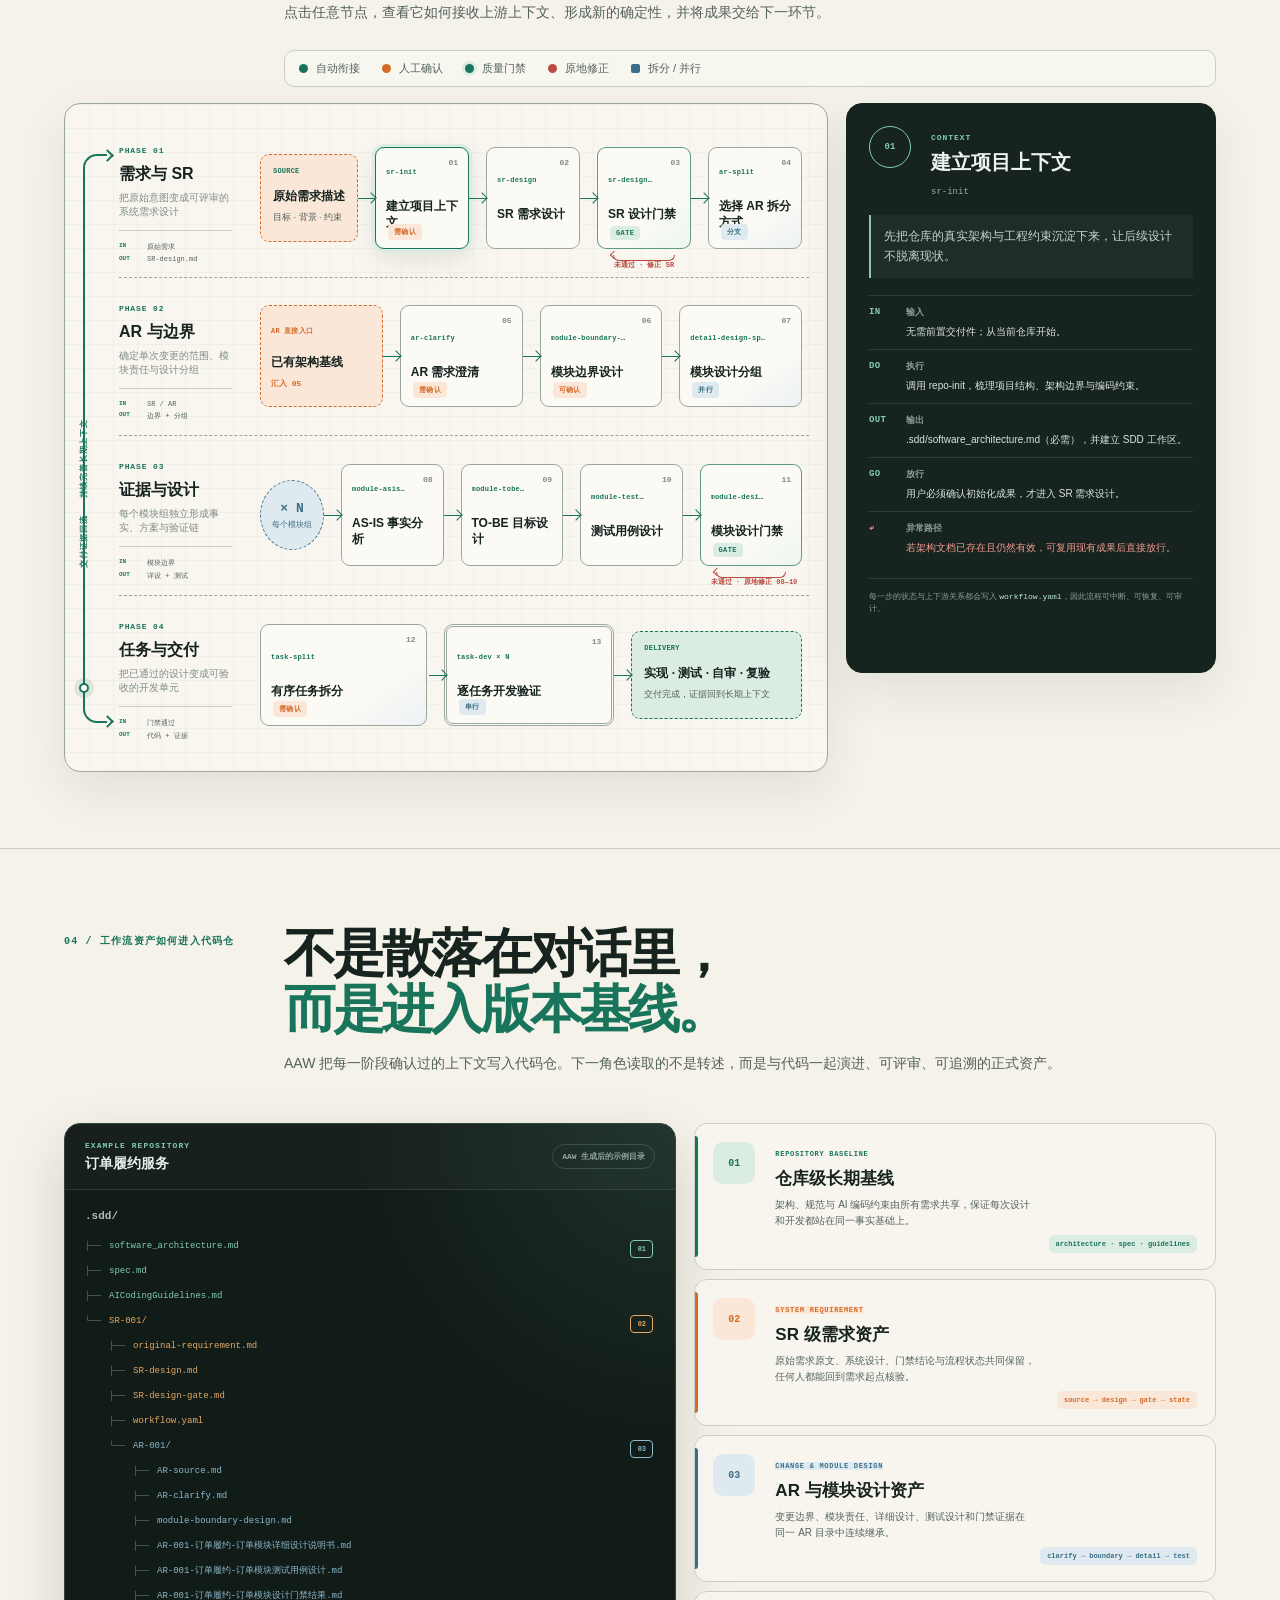
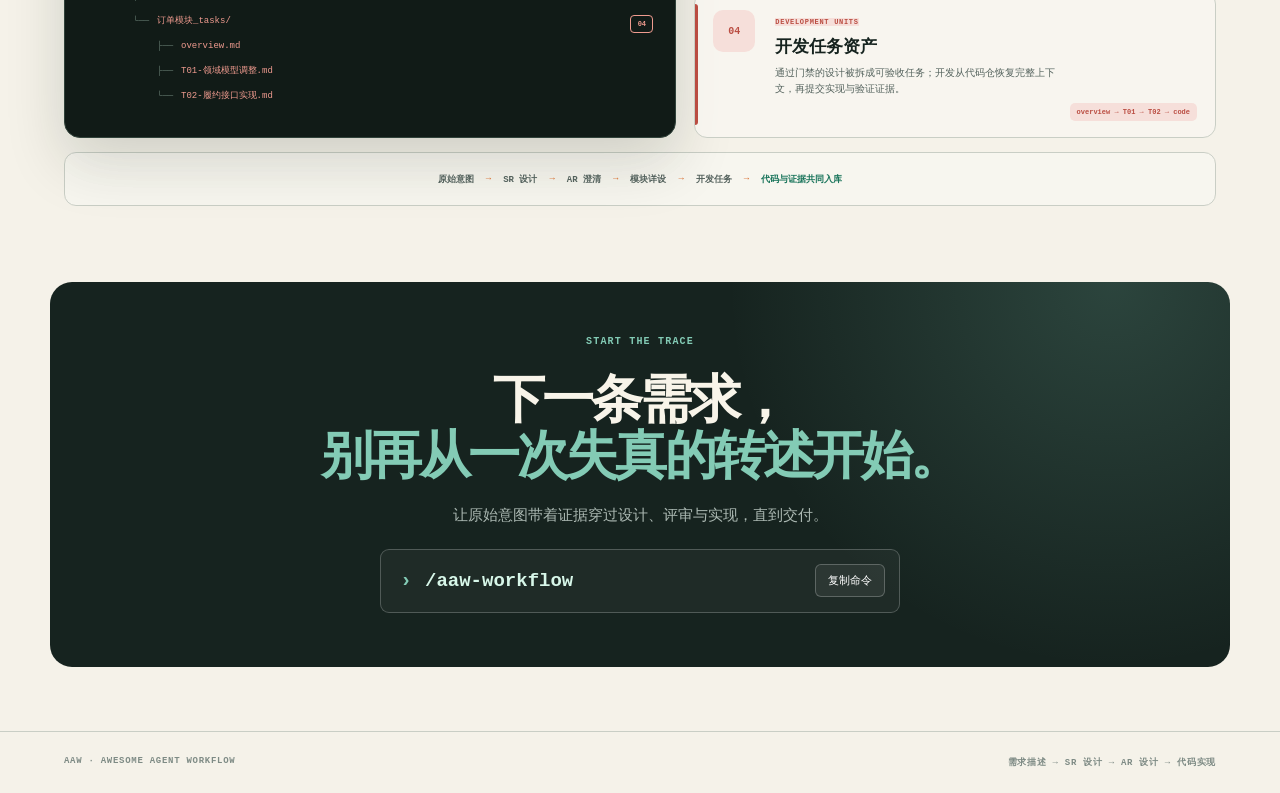
==== commit 1022b937: "fix: scale AAW intro on large displays" ====
--- a/telemetry-front/portal/aaw-workflow.html
+++ b/telemetry-front/portal/aaw-workflow.html
@@ -6,11 +6,12 @@
 <meta name="description" content="AAW 让需求描述、SR 设计、AR 设计与代码实现形成可追溯的信息链，减少人与人之间的信息传递失真。">
 <title>AAW 工作流介绍 · Adoption Studio</title>
 <link rel="stylesheet" href="vendor/fonts.css">
-<link rel="stylesheet" href="aaw-workflow.css?v=20260728-11">
-<script defer src="aaw-workflow.js?v=20260727-5"></script>
+<link rel="stylesheet" href="aaw-workflow.css?v=20260729-1">
+<script defer src="aaw-workflow.js?v=20260729-1"></script>
 </head>
 <body>
 <div class="paper-grid" aria-hidden="true"></div>
+<div class="aaw-page-scale">
 
 <header class="site-bar">
   <a class="site-brand" href="aaw-workflow.html" aria-label="AAW 工作流介绍首页">
@@ -507,5 +508,6 @@
   <span>AAW · AWESOME AGENT WORKFLOW</span>
   <span>需求描述 → SR 设计 → AR 设计 → 代码实现</span>
 </footer>
+</div>
 </body>
 </html>
--- a/telemetry-front/portal/aaw-workflow.css
+++ b/telemetry-front/portal/aaw-workflow.css
@@ -31,6 +31,11 @@
   -webkit-font-smoothing: antialiased;
   overflow-x: hidden;
 }
+.aaw-page-scale {
+  width: 100%;
+  margin-inline: auto;
+  zoom: 1;
+}
 button, a { -webkit-tap-highlight-color: transparent; }
 button { font: inherit; }
 code { font-family: var(--mono); }
@@ -109,7 +114,7 @@
 
 .hero {
   max-width: 1320px;
-  min-height: calc(100vh - 76px);
+  min-height: calc(var(--aaw-layout-height, 100vh) - 76px);
   margin: auto;
   padding: 24px clamp(22px, 4vw, 54px);
   display: grid;
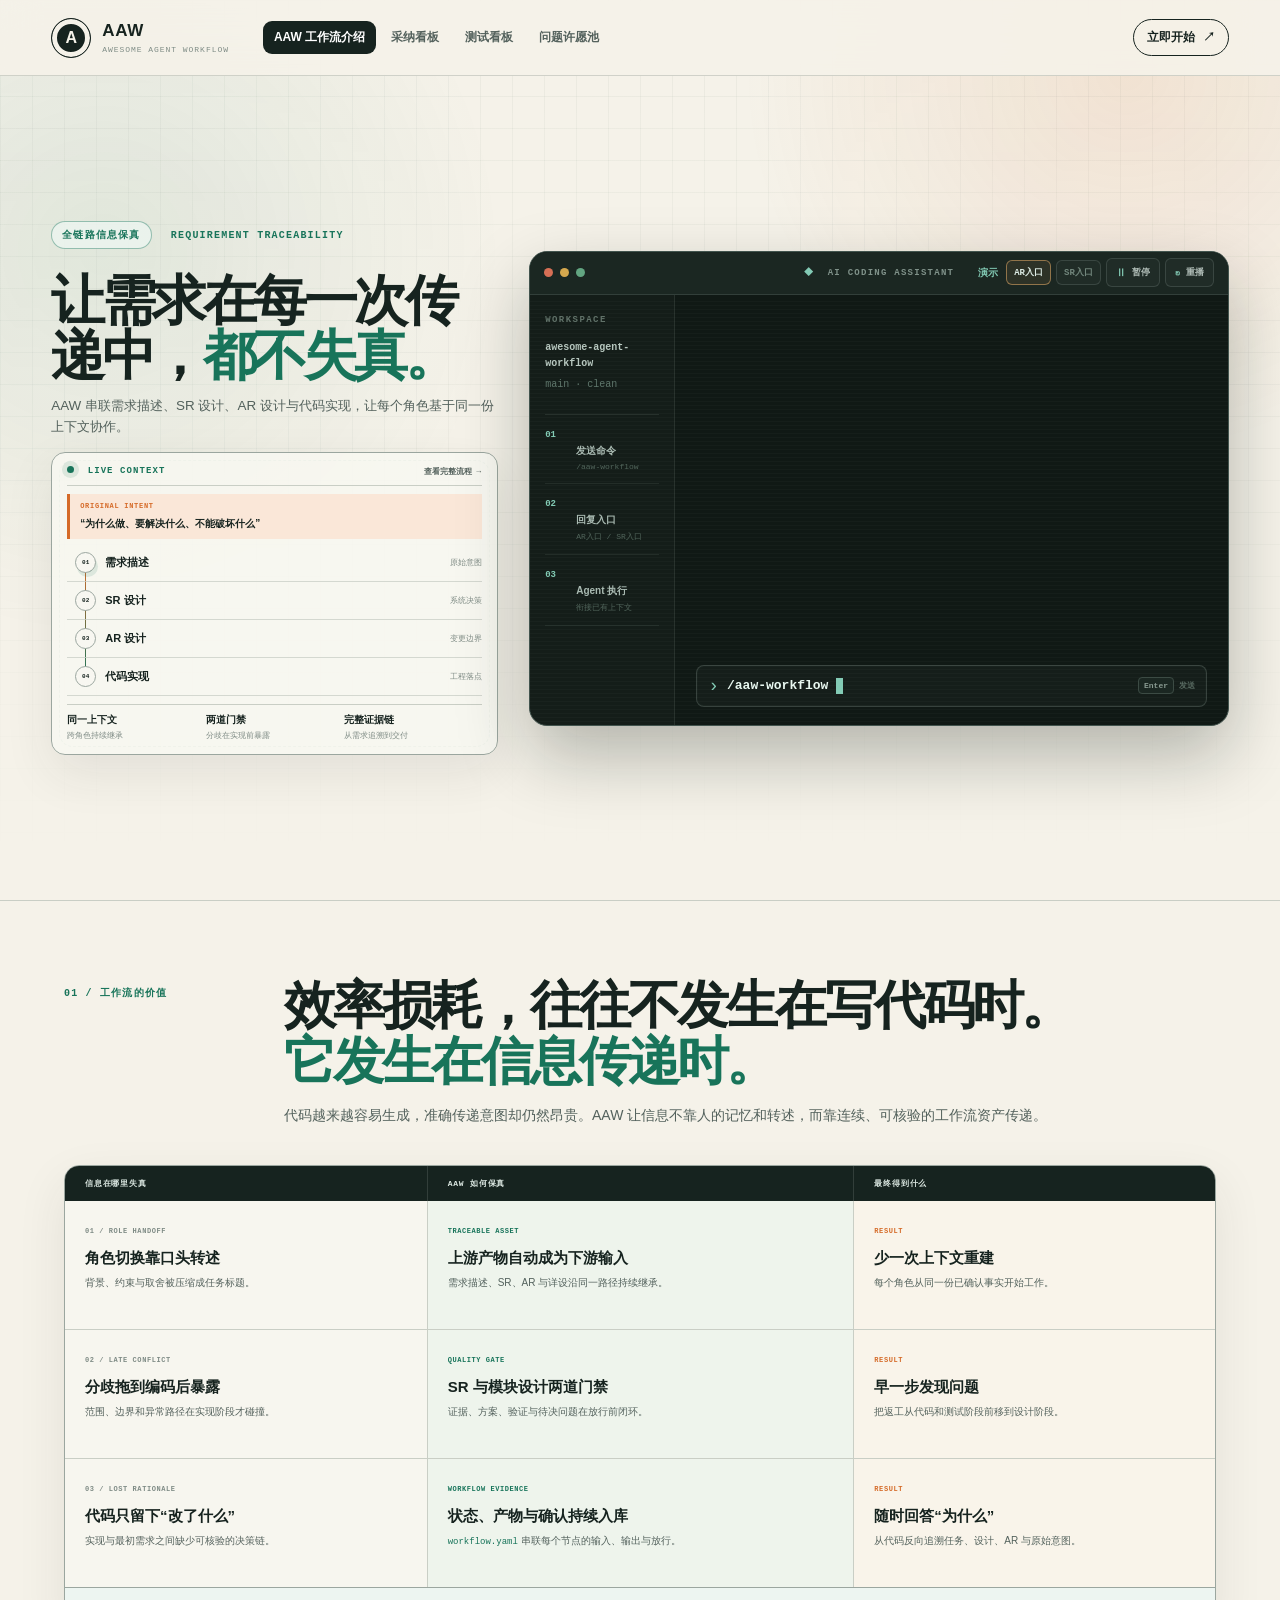
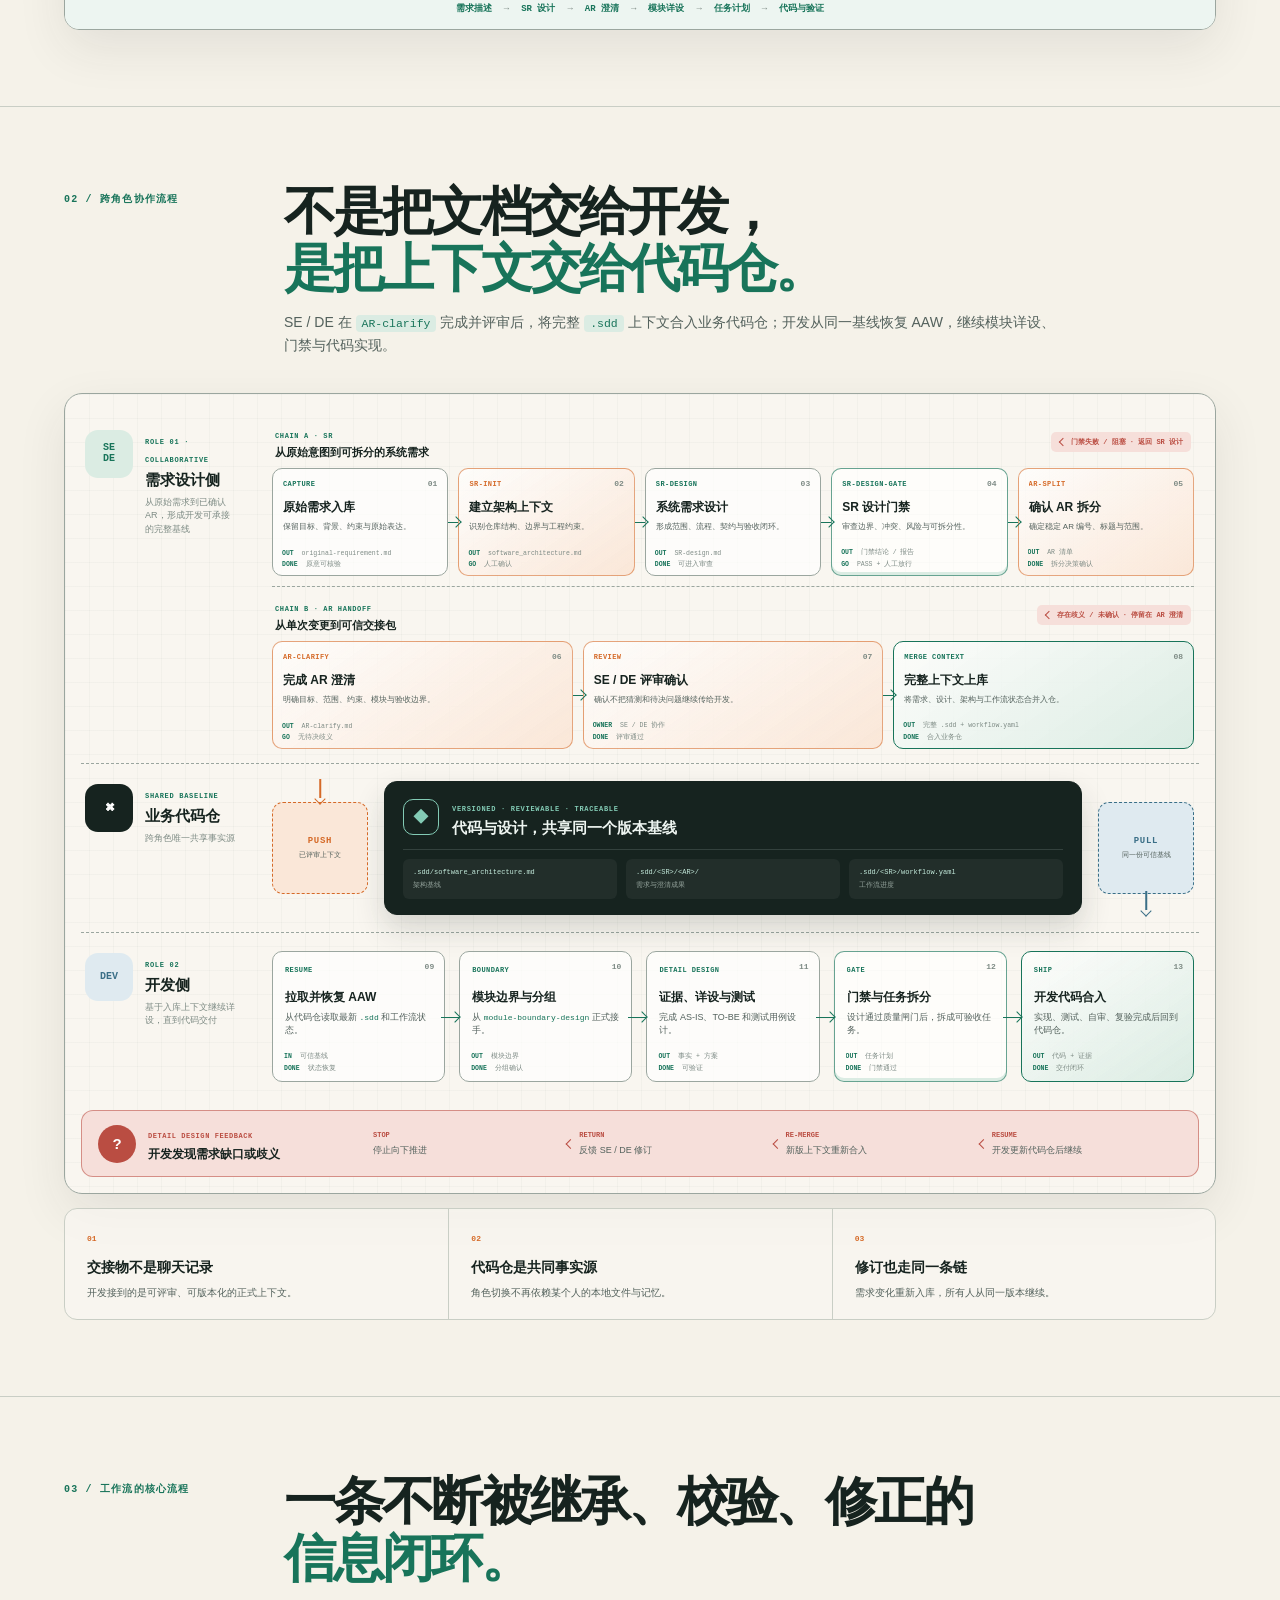
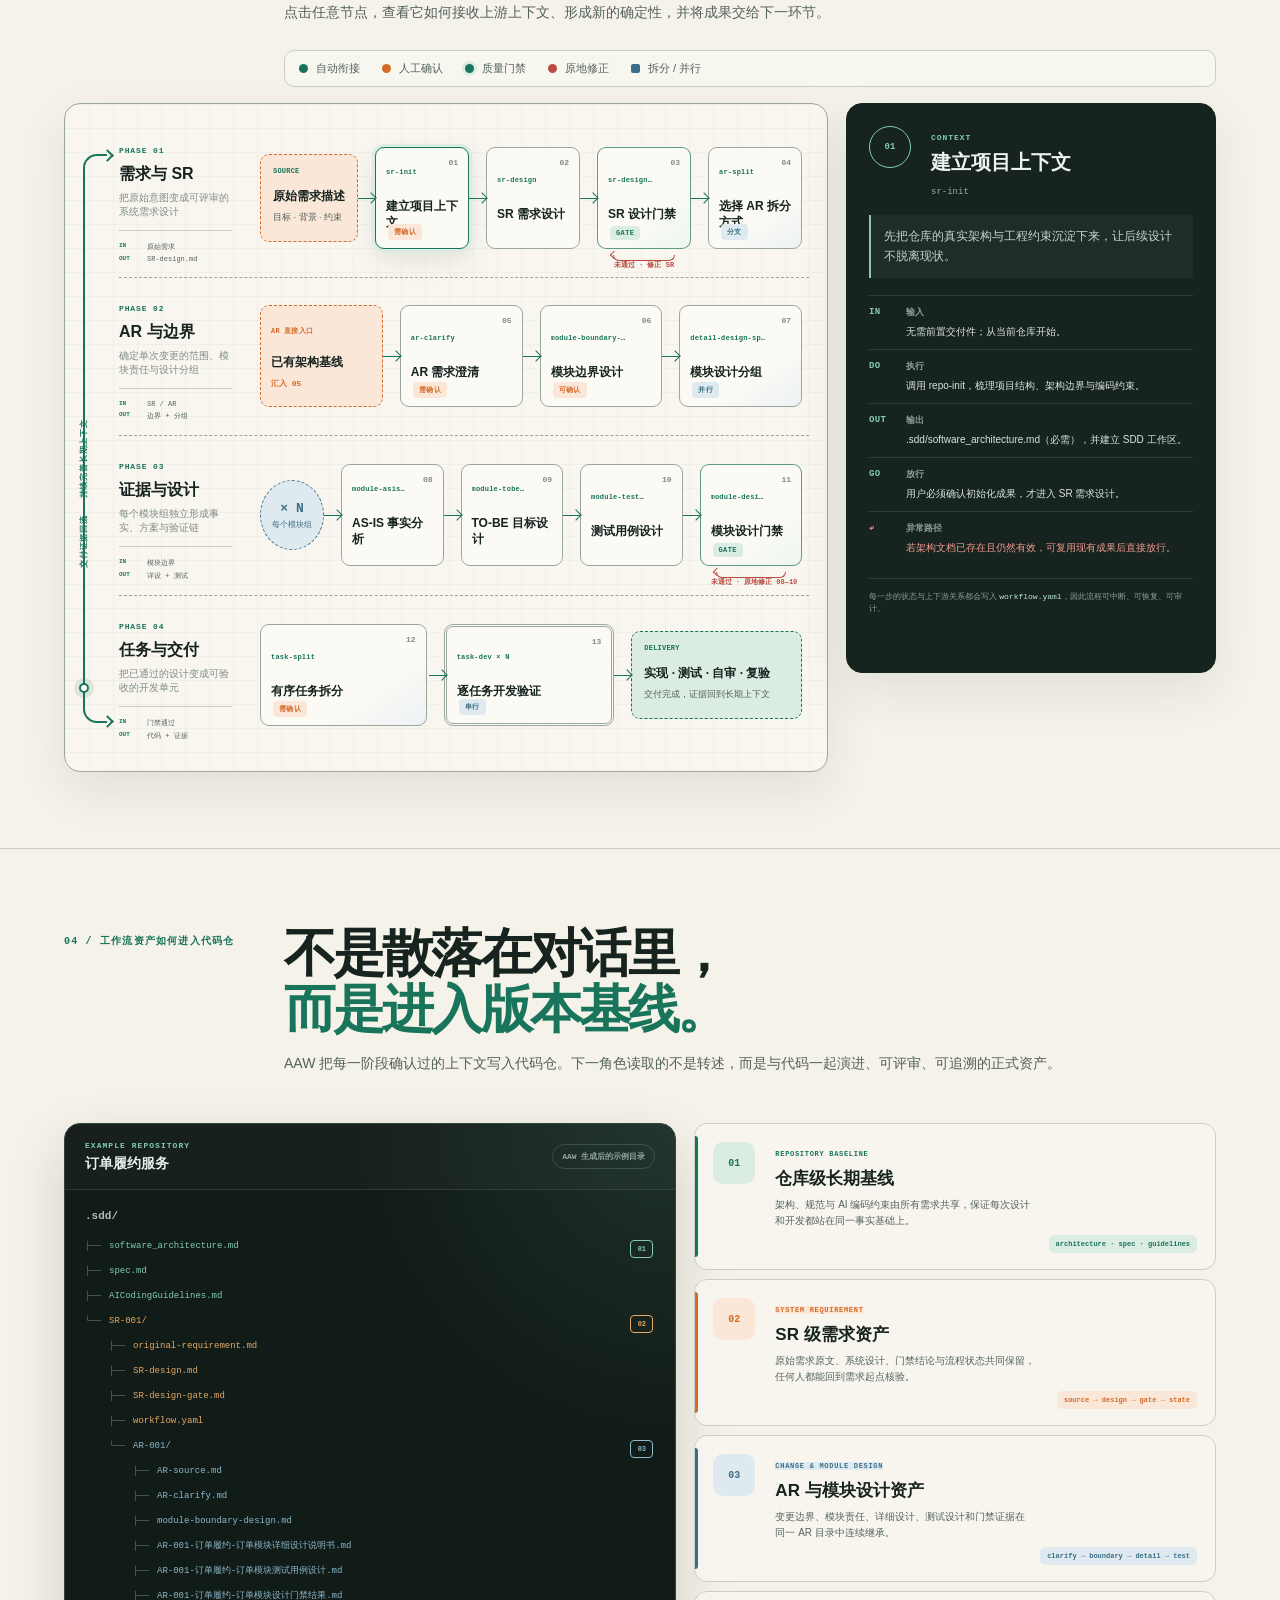
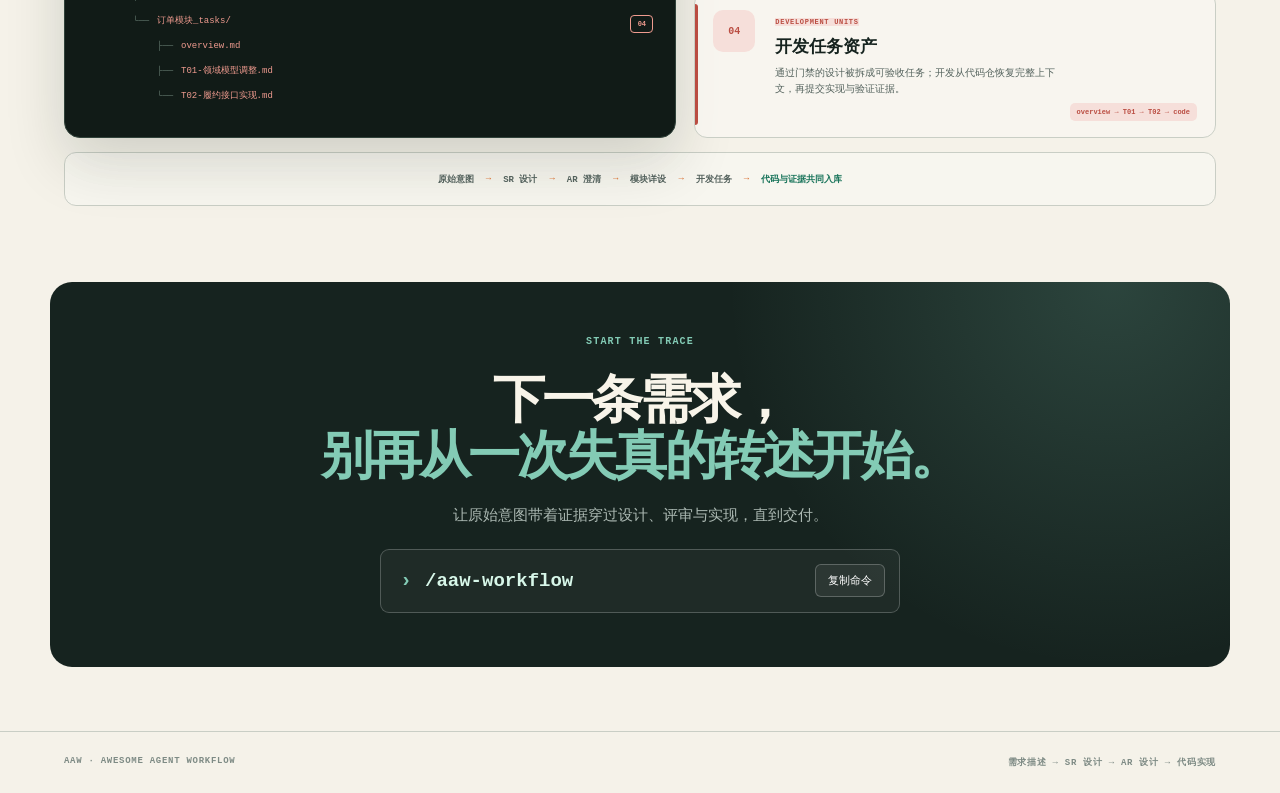
==== commit 4f6bf34d: "refactor: 精简任务拆分并直读权威设计 (#93) * refactor: 精简任务拆分并直读权威设计  * refactor(task-split/task-dev): 精简 overvie" ====
--- a/telemetry-front/portal/aaw-workflow.html
+++ b/telemetry-front/portal/aaw-workflow.html
@@ -160,7 +160,7 @@
         <div><small>RESULT</small><b>随时回答“为什么”</b><p>从代码反向追溯任务、设计、AR 与原始意图。</p></div>
       </article>
       <div class="trace-strip" aria-label="AAW 全链路追溯路径">
-        <span>需求描述</span><i>→</i><span>SR 设计</span><i>→</i><span>AR 澄清</span><i>→</i><span>模块详设</span><i>→</i><span>任务卡</span><i>→</i><span>代码与验证</span>
+        <span>需求描述</span><i>→</i><span>SR 设计</span><i>→</i><span>AR 澄清</span><i>→</i><span>模块详设</span><i>→</i><span>任务计划</span><i>→</i><span>代码与验证</span>
       </div>
     </div>
   </section>
@@ -291,7 +291,7 @@
             <span>12</span><small>GATE</small>
             <h4>门禁与任务拆分</h4>
             <p>设计通过质量闸门后，拆成可验收任务。</p>
-            <div class="collab-facts"><span><b>OUT</b> 任务卡</span><span><b>DONE</b> 门禁通过</span></div>
+            <div class="collab-facts"><span><b>OUT</b> 任务计划</span><span><b>DONE</b> 门禁通过</span></div>
           </article>
           <article class="collab-step collab-step--ship">
             <span>13</span><small>SHIP</small>
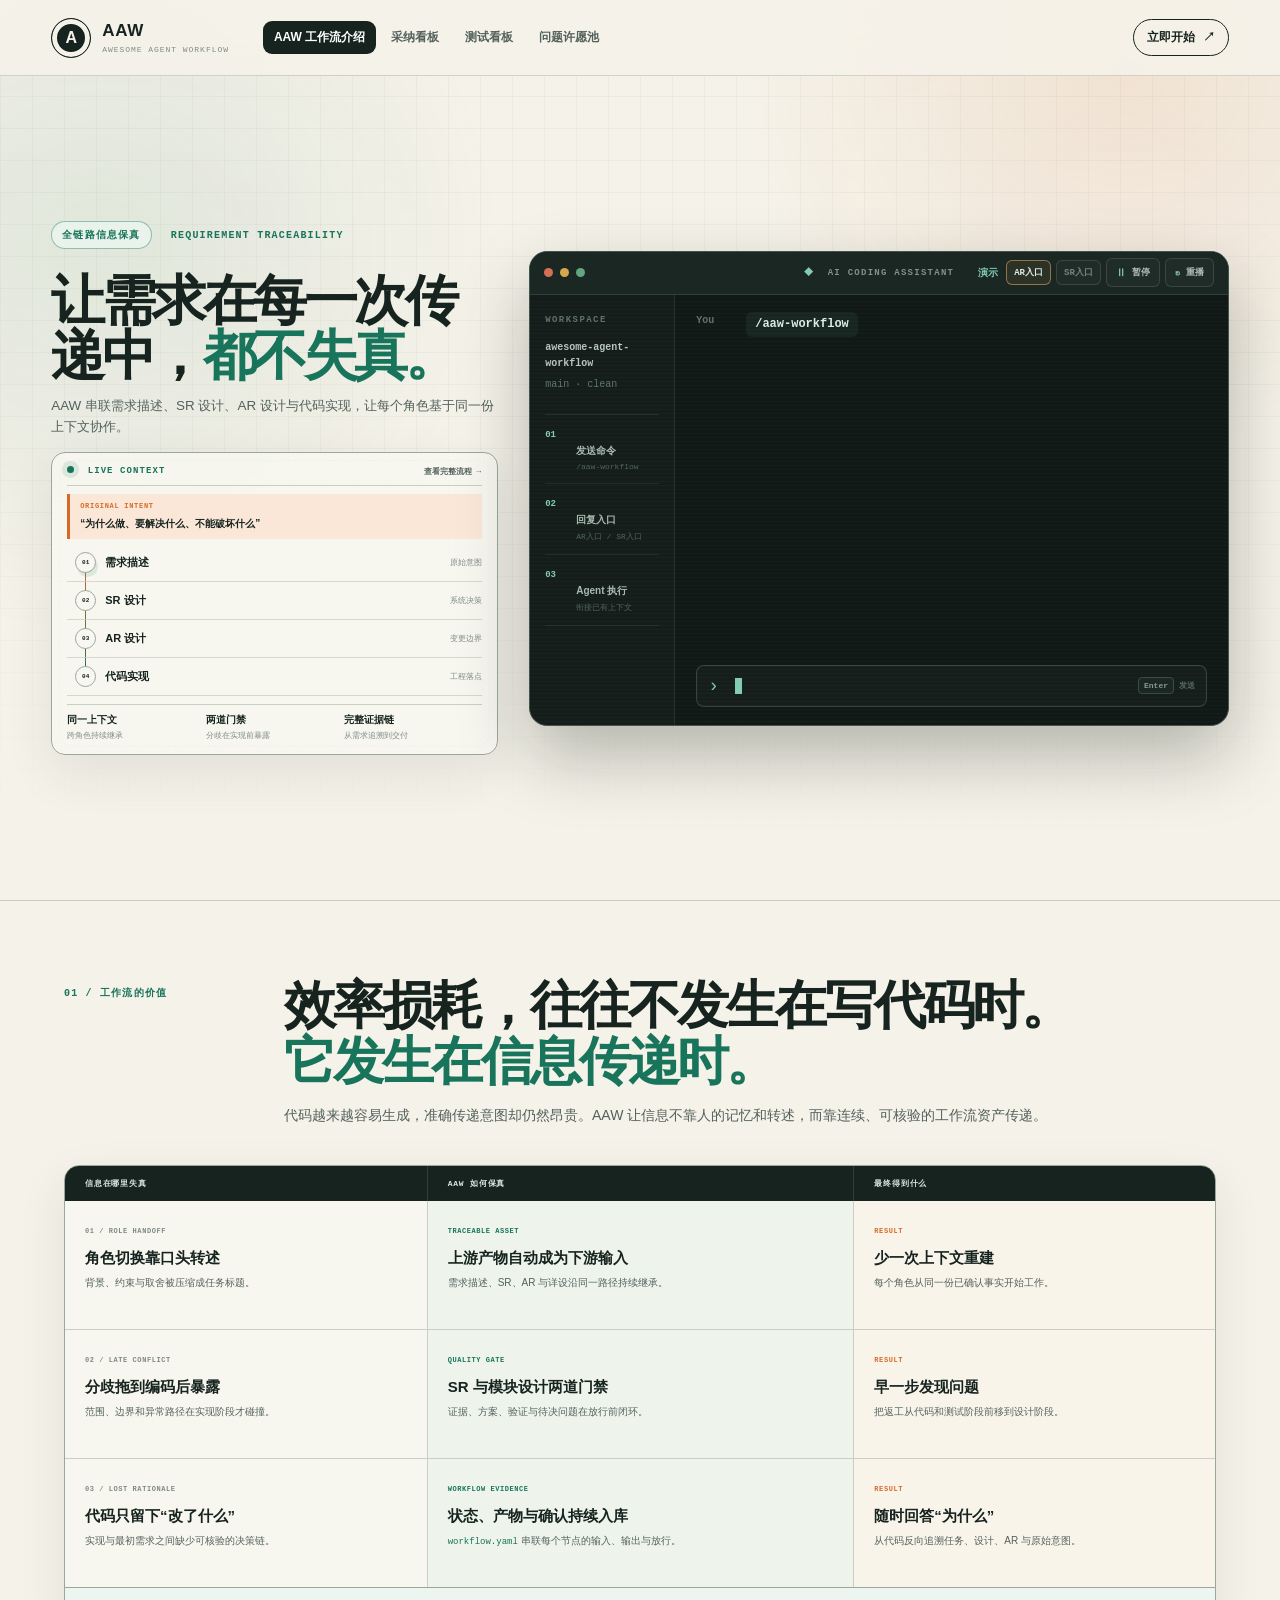
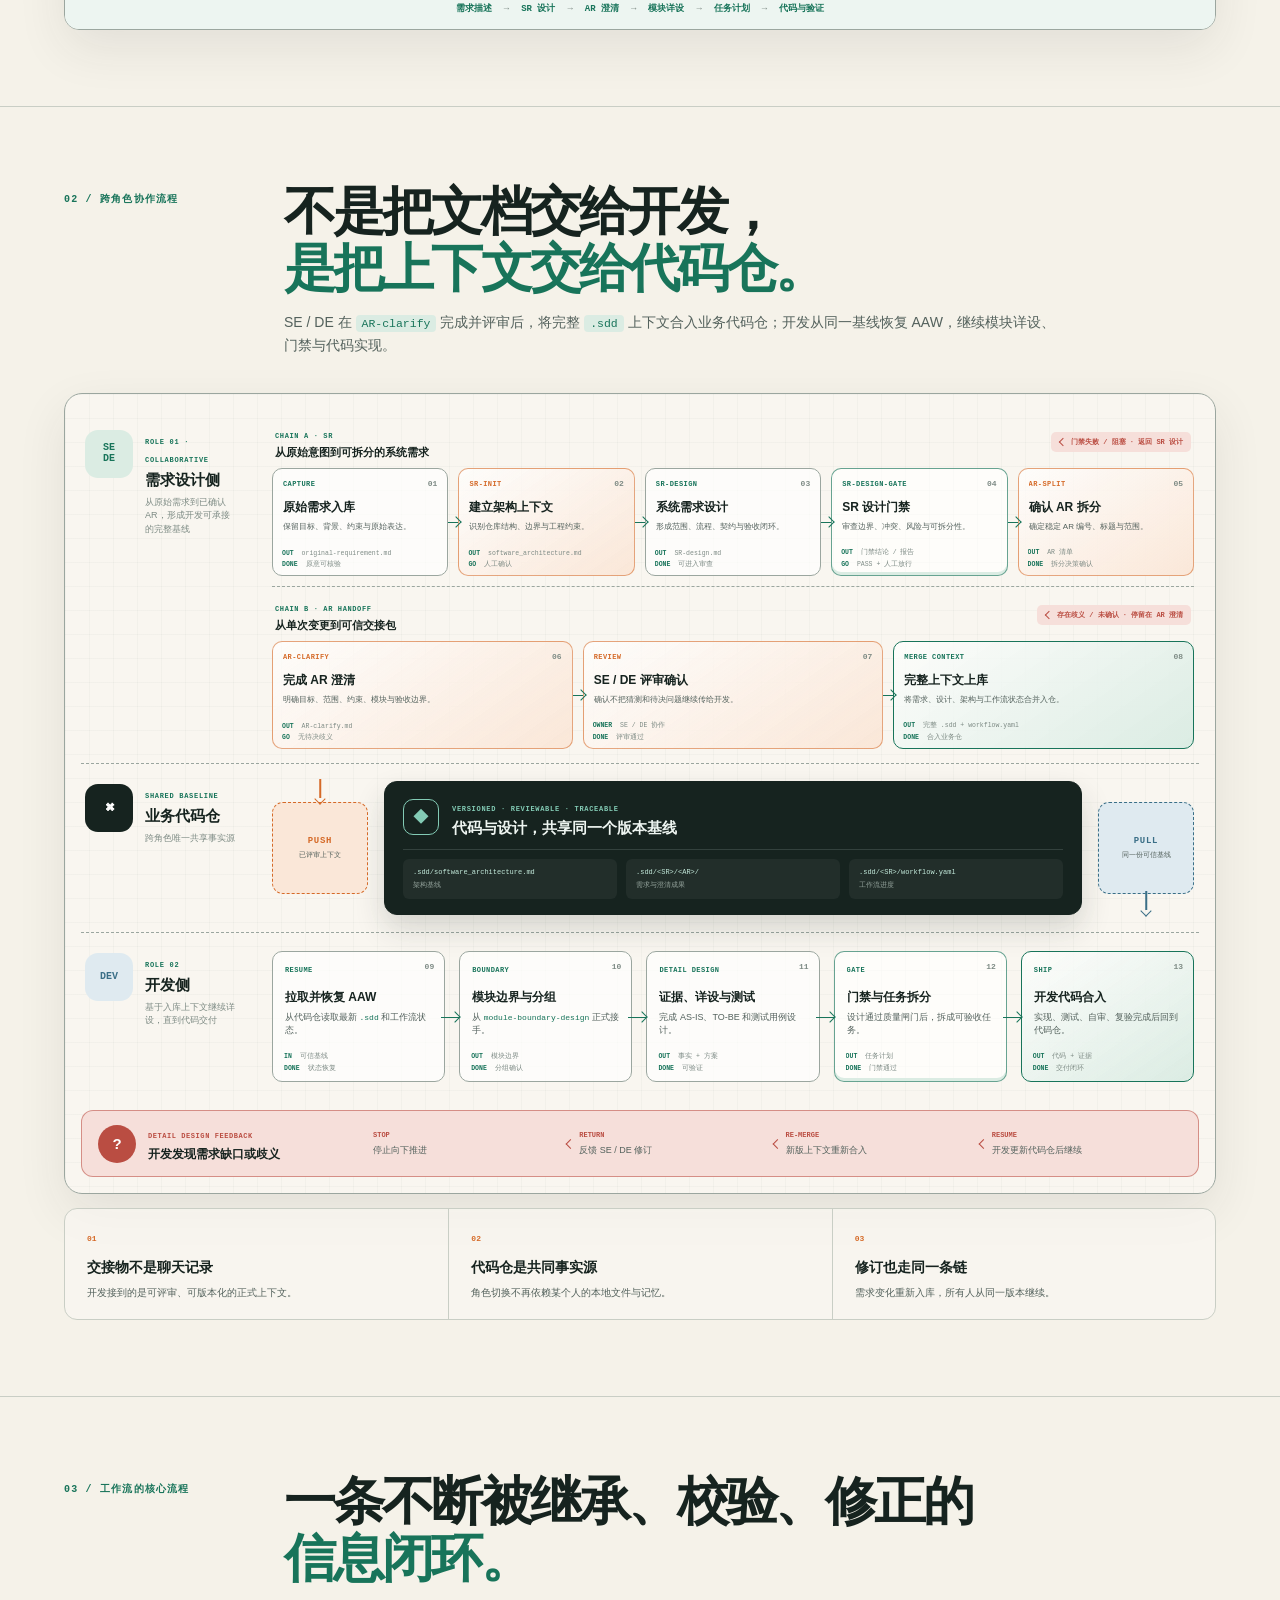
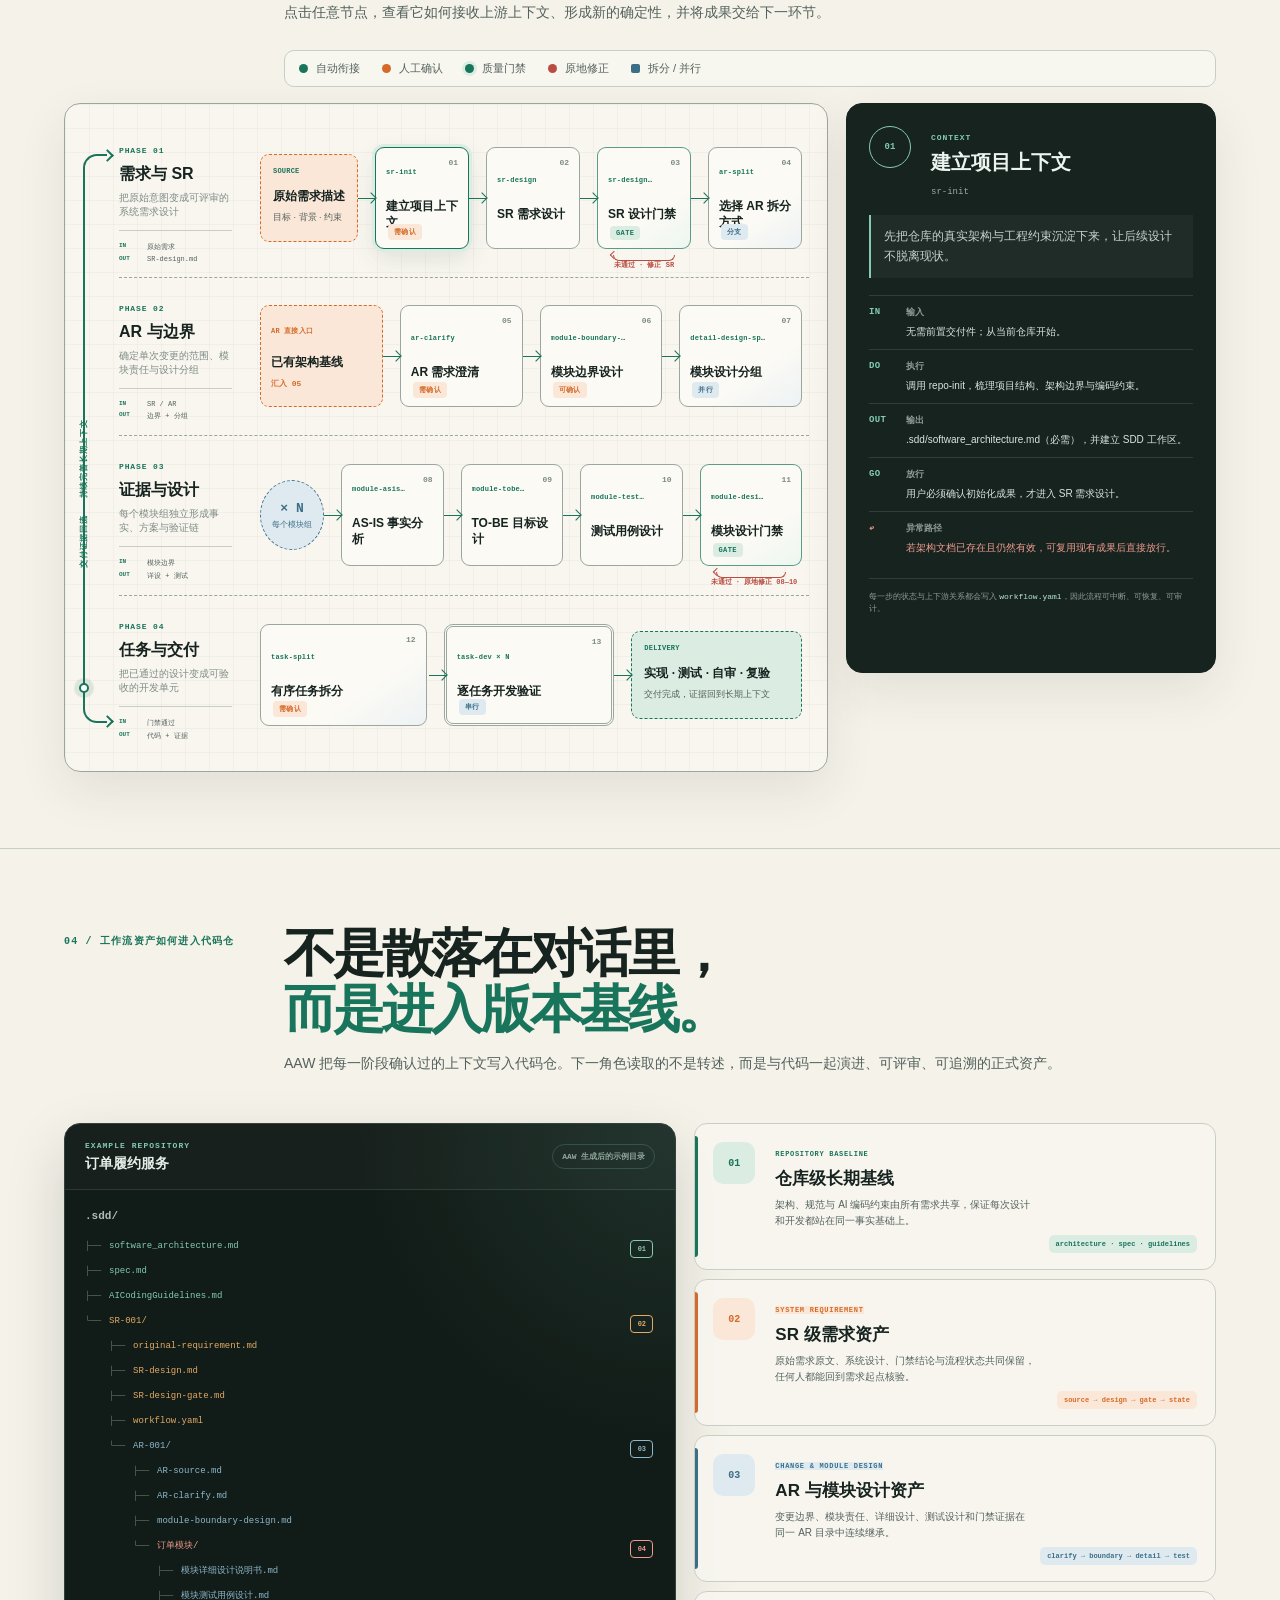
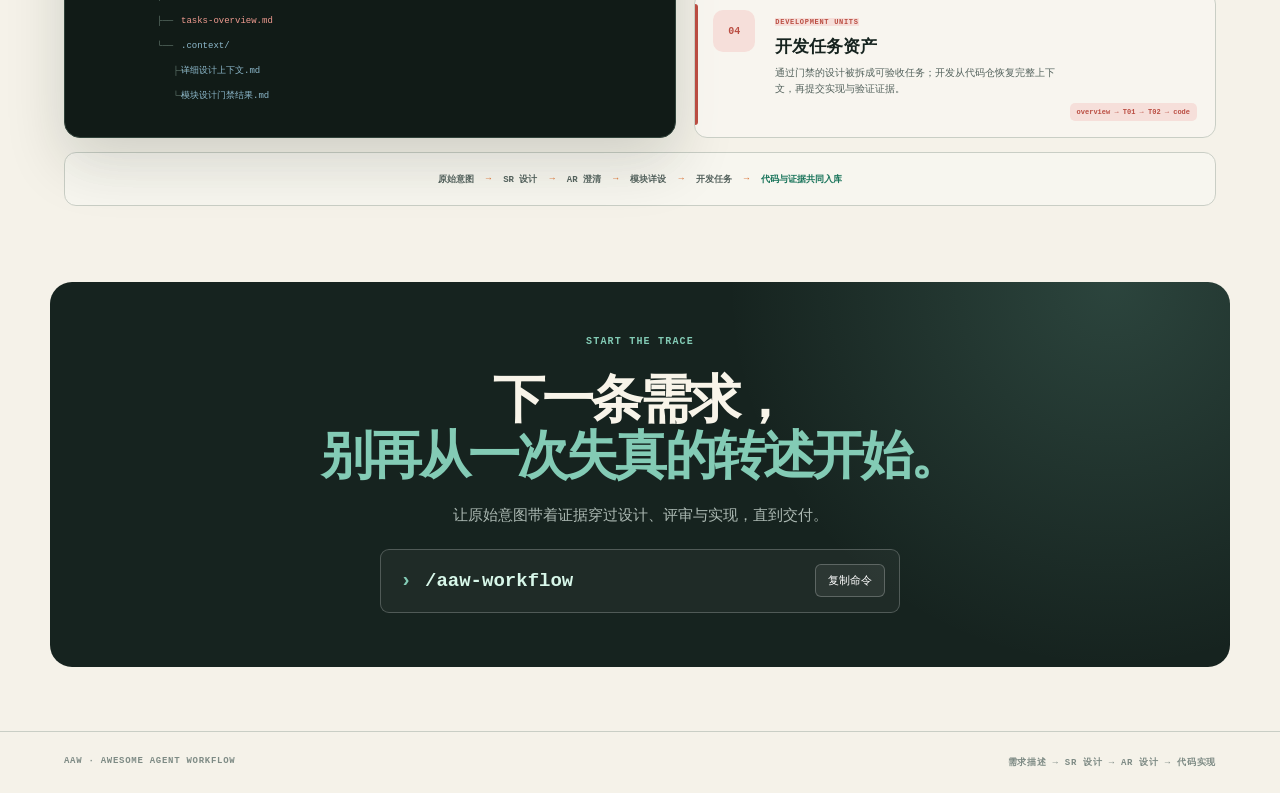
==== commit 95072d67: "refactor: 重新组织模块设计文档 (#109) * refactor: 精简任务拆分并直读权威设计  * refactor(task-split/task-dev): 精简 overview " ====
--- a/telemetry-front/portal/aaw-workflow.html
+++ b/telemetry-front/portal/aaw-workflow.html
@@ -454,13 +454,13 @@
           <p class="tree-line tree-line--d3 asset-tone--ar" role="treeitem"><span>├──</span><code>AR-source.md</code></p>
           <p class="tree-line tree-line--d3 asset-tone--ar" role="treeitem"><span>├──</span><code>AR-clarify.md</code></p>
           <p class="tree-line tree-line--d3 asset-tone--ar" role="treeitem"><span>├──</span><code>module-boundary-design.md</code></p>
-          <p class="tree-line tree-line--d3 asset-tone--ar" role="treeitem"><span>├──</span><code>AR-001-订单履约-订单模块详细设计说明书.md</code></p>
-          <p class="tree-line tree-line--d3 asset-tone--ar" role="treeitem"><span>├──</span><code>AR-001-订单履约-订单模块测试用例设计.md</code></p>
-          <p class="tree-line tree-line--d3 asset-tone--ar" role="treeitem"><span>├──</span><code>AR-001-订单履约-订单模块设计门禁结果.md</code></p>
-          <p class="tree-line tree-line--d3 asset-tone--task" role="treeitem"><span>└──</span><code>订单模块_tasks/</code><em>04</em></p>
-          <p class="tree-line tree-line--d4 asset-tone--task" role="treeitem"><span>├──</span><code>overview.md</code></p>
-          <p class="tree-line tree-line--d4 asset-tone--task" role="treeitem"><span>├──</span><code>T01-领域模型调整.md</code></p>
-          <p class="tree-line tree-line--d4 asset-tone--task" role="treeitem"><span>└──</span><code>T02-履约接口实现.md</code></p>
+          <p class="tree-line tree-line--d3 asset-tone--task" role="treeitem"><span>└──</span><code>订单模块/</code><em>04</em></p>
+          <p class="tree-line tree-line--d4 asset-tone--ar" role="treeitem"><span>├──</span><code>模块详细设计说明书.md</code></p>
+          <p class="tree-line tree-line--d4 asset-tone--ar" role="treeitem"><span>├──</span><code>模块测试用例设计.md</code></p>
+          <p class="tree-line tree-line--d4 asset-tone--task" role="treeitem"><span>├──</span><code>tasks-overview.md</code></p>
+          <p class="tree-line tree-line--d4 asset-tone--ar" role="treeitem"><span>└──</span><code>.context/</code></p>
+          <p class="tree-line tree-line--d4 asset-tone--ar" role="treeitem"><span>&nbsp;&nbsp;&nbsp;├──</span><code>详细设计上下文.md</code></p>
+          <p class="tree-line tree-line--d4 asset-tone--ar" role="treeitem"><span>&nbsp;&nbsp;&nbsp;└──</span><code>模块设计门禁结果.md</code></p>
         </div>
       </div>
 
